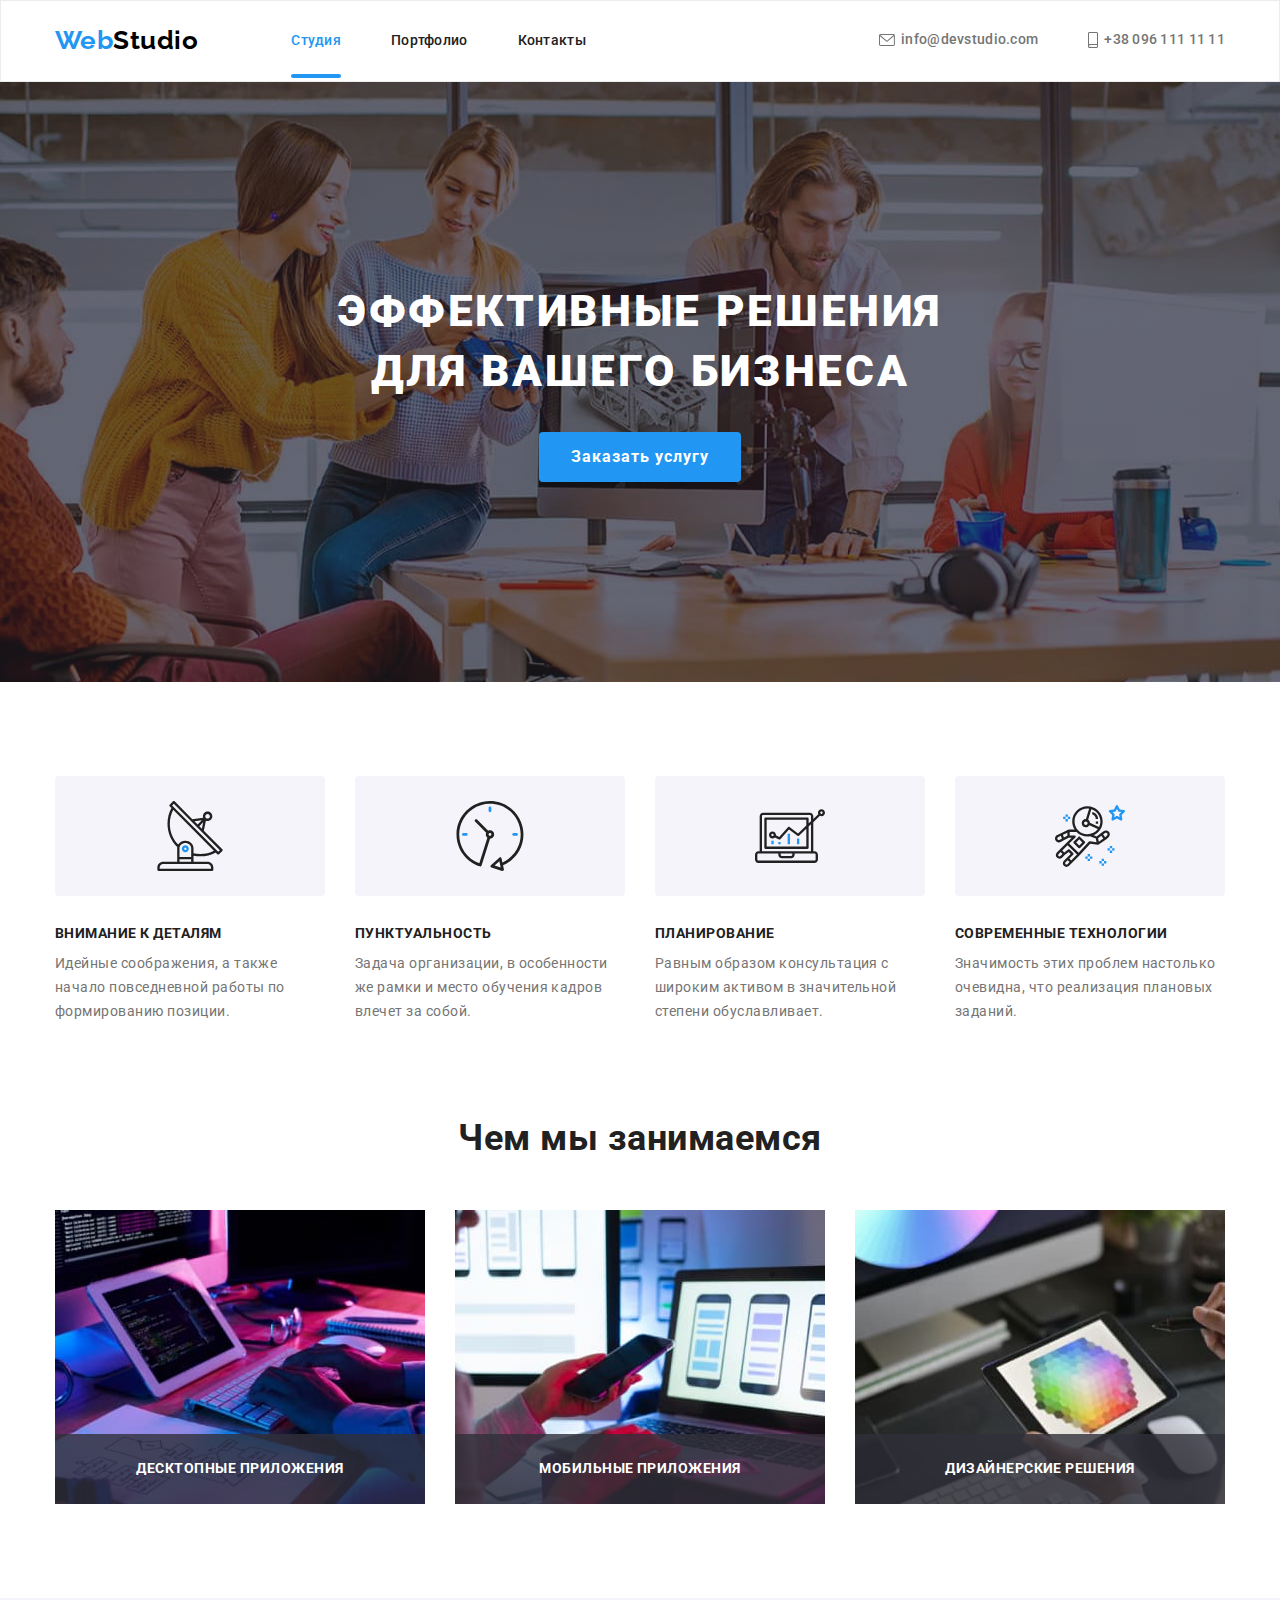
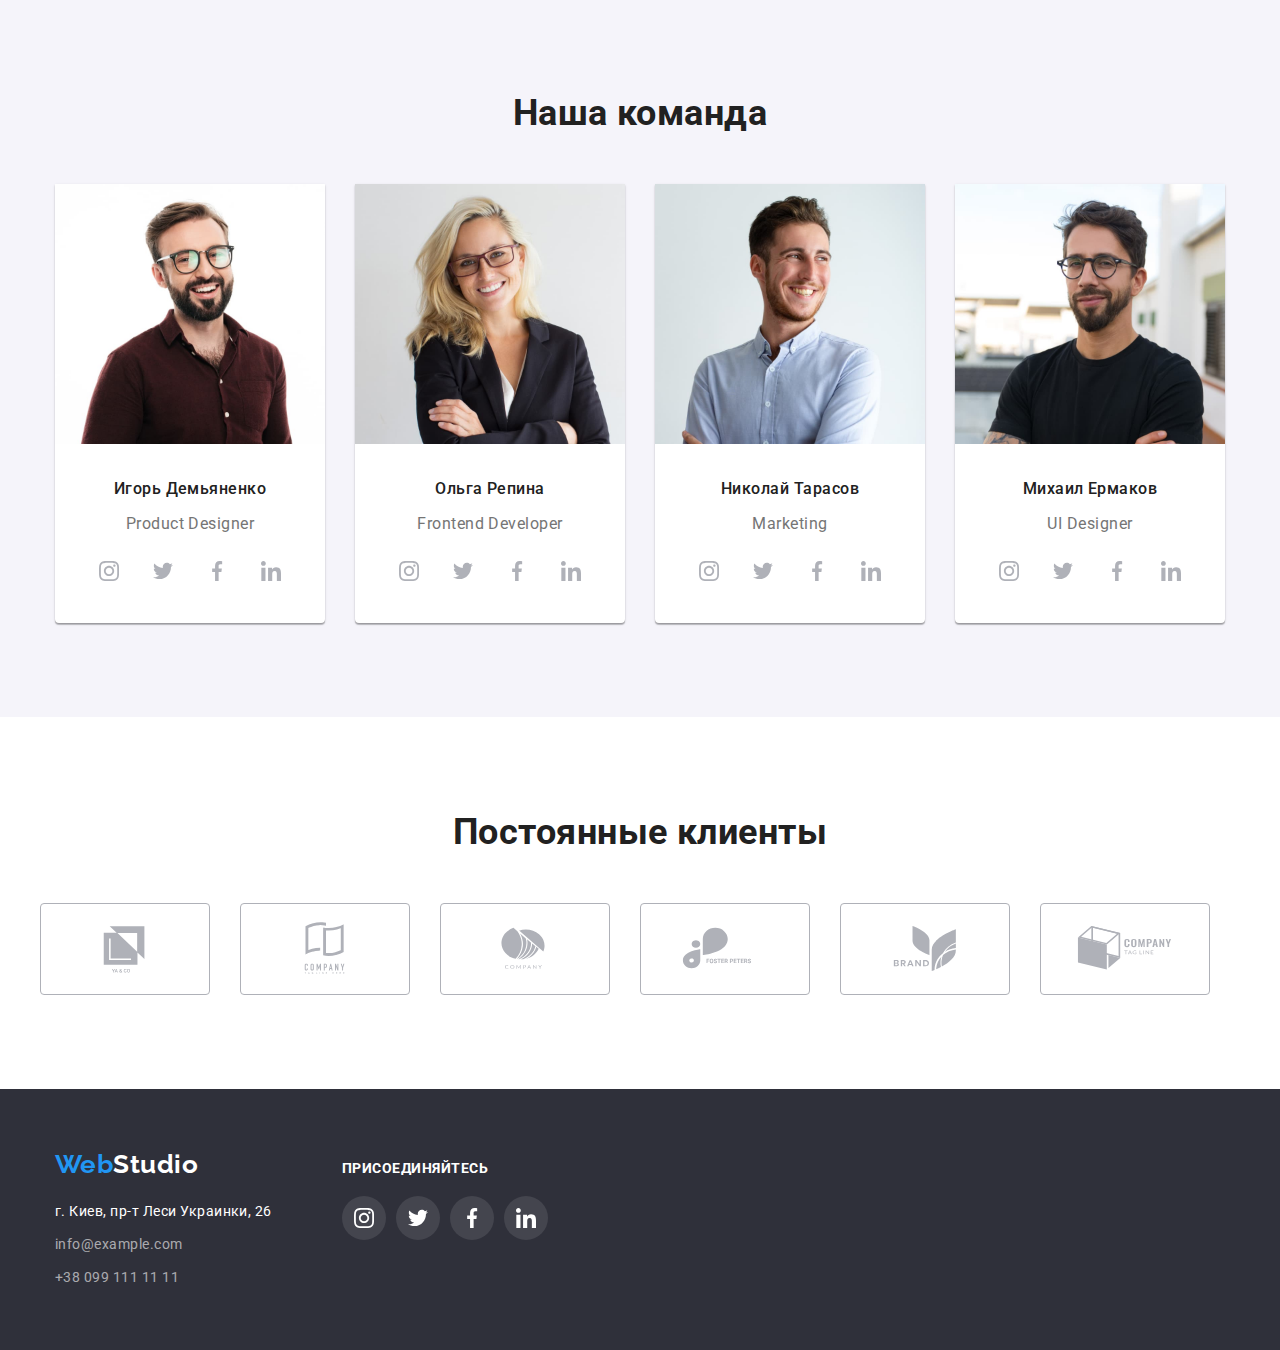
==== index.html @ 10ca7fd4 "Home task 5" ====
<!DOCTYPE html>
<html lang="ru">
  <head>
    <meta charset="UTF-8" />
    <meta http-equiv="X-UA-Compatible" content="IE=edge" />
    <meta name="viewport" content="width=device-width, initial-scale=1.0" />
    <title>Document</title>
    <link
      href="https://fonts.googleapis.com/css2?family=Raleway:wght@700&family=Roboto:wght@400;500;700;900&display=swap"
      rel="stylesheet"
    />
    <link
      rel="stylesheet"
      href="https://cdnjs.cloudflare.com/ajax/libs/modern-normalize/1.1.0/modern-normalize.min.css"
    />
    <link
      rel="stylesheet"
      href="https://cdnjs.cloudflare.com/ajax/libs/animate.css/4.1.1/animate.min.css"
    />
    <link rel="stylesheet" href="./css/styles.css" />
  </head>
  <body>
    <!--Шапка сайта-->

    <header class="header">
      <div class="container container-header">
        <nav class="header-nav">
          <a href="/" class="logo header-logo">
            Web<span class="accent-dark">Studio</span>
          </a>
          <ul class="header-list list">
            <li class="header-item">
              <a href="./index.html" class="link current">Студия</a>
            </li>
            <li class="header-item">
              <a href="./portfolio.html" class="link">Портфолио</a>
            </li>
            <li class="header-item"><a href="" class="link">Контакты</a></li>
          </ul>
        </nav>
        <ul class="information-list">
          <li>
            <a href="mailto:info@devstudio.com" class="contact contact-mail">
              <svg class="inf-icon">
                <use href="./images/icons.svg#icon-envelope"></use>
              </svg>
              info@devstudio.com</a
            >
          </li>
          <li>
            <a href="tel:+380961111111" class="contact header-contact">
              <svg class="tel-icon">
                <use href="./images/icons.svg#icon-smartphone"></use>
              </svg>
              +38 096 111 11 11</a
            >
          </li>
        </ul>
      </div>
    </header>
    <!-- hero -->
    <main>
      <section class="hero-section section">
        <div class="hero-container container">
          <h1 class="hero-title">Эффективные решения для вашего бизнеса</h1>
          <button type="submit" data-modal-open class="hero-button">
            Заказать услугу
          </button>
        </div>
      </section>

      <!--Особенности-->

      <section class="section-pecul section">
        <div class="container">
          <h2 class="visually-hidden">Особенности</h2>
          <ul class="peculiarities-list list">
            <li class="pecul-item">
              <div class="icon">
                <svg class="pecul-icon" width="70" height="70">
                  <use href="./images/icons.svg#icon-antenna-1"></use>
                </svg>
              </div>
              <h3 class="pecul-title title-text">Внимание к деталям</h3>
              <p class="peculiarities-second-text">
                Идейные соображения, а также начало повседневной работы по
                формированию позиции.
              </p>
            </li>
            <li class="pecul-item">
              <div class="icon">
                <svg class="pecul-icon" width="70" height="70">
                  <use href="./images/icons.svg#icon-clock-1"></use>
                </svg>
              </div>
              <h3 class="pecul-title title-text">Пунктуальность</h3>
              <p class="peculiarities-second-text">
                Задача организации, в особенности же рамки и место обучения
                кадров влечет за собой.
              </p>
            </li>
            <li class="pecul-item">
              <div class="icon">
                <svg class="pecul-icon" width="70" height="70">
                  <use href="./images/icons.svg#icon-diagram-1"></use>
                </svg>
              </div>
              <h3 class="pecul-title title-text">Планирование</h3>
              <p class="peculiarities-second-text">
                Равным образом консультация с широким активом в значительной
                степени обуславливает.
              </p>
            </li>
            <li class="pecul-item">
              <div class="icon">
                <svg class="pecul-icon" width="70" height="70">
                  <use href="./images/icons.svg#icon-astronaut-1"></use>
                </svg>
              </div>
              <h3 class="pecul-title title-text">Современные технологии</h3>
              <p class="peculiarities-second-text">
                Значимость этих проблем настолько очевидна, что реализация
                плановых заданий.
              </p>
            </li>
          </ul>
        </div>
      </section>

      <!--Работа-->

      <section class="section-work section">
        <div class="container">
          <h2 class="section-title">Чем мы занимаемся</h2>

          <ul class="work list">
            <li class="work-item">
              <img
                src="./images/img.jpg"
                alt="Работа на планшете"
                width="370"
              />
              <p class="work-text">Десктопные приложения</p>
            </li>
            <li class="work-item">
              <img
                src="./images/img2.jpg"
                alt="Синзронизация телефона с ноутбуком"
                width="370"
              />
              <p class="work-text">Мобильные приложения</p>
            </li>
            <li class="work-item">
              <img
                src="./images/img3.jpg"
                alt="Цветовая настройка планшета"
                width="370"
              />
              <p class="work-text">Дизайнерские решения</p>
            </li>
          </ul>
        </div>
      </section>

      <!--Наша команда-->

      <section class="section-team section">
        <div class="container">
          <h2 class="section-title">Наша команда</h2>

          <ul class="team-list">
            <li class="team-item">
              <img
                class="team-imag"
                src="./images/people1.jpg"
                alt="Игорь Демьяненко"
                width="270"
              />
              <div class="team-text">
                <h3 class="title team-title">Игорь Демьяненко</h3>
                <p class="team-second-text">Product Designer</p>
                <ul class="team-list-item social-list">
                  <li class="social-item">
                    <a href="" class="social-link">
                      <svg class="social-icon" width="20" height="20">
                        <use href="./images/icons.svg#icon-instagram-2"></use>
                      </svg>
                    </a>
                  </li>
                  <li class="social-item">
                    <a href="" class="social-link">
                      <svg class="social-icon" width="20" height="20">
                        <use href="./images/icons.svg#icon-twitter-1"></use>
                      </svg>
                    </a>
                  </li>
                  <li class="social-item">
                    <a href="" class="social-link">
                      <svg class="social-icon" width="20" height="20">
                        <use href="./images/icons.svg#icon-facebook-1"></use>
                      </svg>
                    </a>
                  </li>
                  <li class="social-item">
                    <a href="" class="social-link">
                      <svg class="social-icon" width="20" height="20">
                        <use href="./images/icons.svg#icon-linkedin-1"></use>
                      </svg>
                    </a>
                  </li>
                </ul>
              </div>
            </li>
            <li class="team-item">
              <img
                class="team-imag"
                src="./images/people2.jpg"
                alt="Ольга Репина"
                width="270"
              />
              <div class="team-text">
                <h3 class="title team-title">Ольга Репина</h3>
                <p class="team-second-text">Frontend Developer</p>
                <ul class="team-list-item social-list">
                  <li class="social-item">
                    <a href="" class="social-link">
                      <svg class="social-icon" width="20" height="20">
                        <use href="./images/icons.svg#icon-instagram-2"></use>
                      </svg>
                    </a>
                  </li>
                  <li class="social-item">
                    <a href="" class="social-link">
                      <svg class="social-icon" width="20" height="20">
                        <use href="./images/icons.svg#icon-twitter-1"></use>
                      </svg>
                    </a>
                  </li>
                  <li class="social-item">
                    <a href="" class="social-link">
                      <svg class="social-icon" width="20" height="20">
                        <use href="./images/icons.svg#icon-facebook-1"></use>
                      </svg>
                    </a>
                  </li>
                  <li class="social-item">
                    <a href="" class="social-link">
                      <svg class="social-icon" width="20" height="20">
                        <use href="./images/icons.svg#icon-linkedin-1"></use>
                      </svg>
                    </a>
                  </li>
                </ul>
              </div>
            </li>
            <li class="team-item">
              <img
                class="team-imag"
                src="./images/people3.jpg"
                alt="Николай Тарасов"
                width="270"
              />
              <div class="team-text">
                <h3 class="title team-title">Николай Тарасов</h3>
                <p class="team-second-text">Marketing</p>
                <ul class="team-list-item social-list">
                  <li class="social-item">
                    <a href="" class="social-link">
                      <svg class="social-icon" width="20" height="20">
                        <use href="./images/icons.svg#icon-instagram-2"></use>
                      </svg>
                    </a>
                  </li>
                  <li class="social-item">
                    <a href="" class="social-link">
                      <svg class="social-icon" width="20" height="20">
                        <use href="./images/icons.svg#icon-twitter-1"></use>
                      </svg>
                    </a>
                  </li>
                  <li class="social-item">
                    <a href="" class="social-link">
                      <svg class="social-icon" width="20" height="20">
                        <use href="./images/icons.svg#icon-facebook-1"></use>
                      </svg>
                    </a>
                  </li>
                  <li class="social-item">
                    <a href="" class="social-link">
                      <svg class="social-icon" width="20" height="20">
                        <use href="./images/icons.svg#icon-linkedin-1"></use>
                      </svg>
                    </a>
                  </li>
                </ul>
              </div>
            </li>
            <li class="team-item">
              <img
                class="team-imag"
                src="./images/people4.jpg"
                alt="Михаил Ермаков"
                width="270"
              />
              <div class="team-text">
                <h3 class="title team-title">Михаил Ермаков</h3>
                <p class="team-second-text">UI Designer</p>
                <ul class="team-list-item social-list">
                  <li class="social-item">
                    <a href="" class="social-link">
                      <svg class="social-icon" width="20" height="20">
                        <use href="./images/icons.svg#icon-instagram-2"></use>
                      </svg>
                    </a>
                  </li>
                  <li class="social-item">
                    <a href="" class="social-link">
                      <svg class="social-icon" width="20" height="20">
                        <use href="./images/icons.svg#icon-twitter-1"></use>
                      </svg>
                    </a>
                  </li>
                  <li class="social-item">
                    <a href="" class="social-link">
                      <svg class="social-icon" width="20" height="20">
                        <use href="./images/icons.svg#icon-facebook-1"></use>
                      </svg>
                    </a>
                  </li>
                  <li class="social-item">
                    <a href="" class="social-link">
                      <svg class="social-icon" width="20" height="20">
                        <use href="./images/icons.svg#icon-linkedin-1"></use>
                      </svg>
                    </a>
                  </li>
                </ul>
              </div>
            </li>
          </ul>
        </div>
      </section>

      <!--Clients-->

      <section class="section-clients section">
        <div class="container">
          <h2 class="section-title section-title-clients">
            Постоянные клиенты
          </h2>
          <ul class="clients-list">
            <li class="clients-item">
              <a href="" class="clients">
                <svg class="clients-icon" width="106" height="60">
                  <use href="./images/icons.svg#icon-Logo"></use>
                </svg>
              </a>
            </li>
            <li class="clients-item">
              <a href="" class="clients">
                <svg class="clients-icon" width="106" height="60">
                  <use href="./images/icons.svg#icon-Logo-2"></use>
                </svg>
              </a>
            </li>
            <li class="clients-item">
              <a href="" class="clients">
                <svg class="clients-icon" width="106" height="60">
                  <use href="./images/icons.svg#icon-Logo-3"></use>
                </svg>
              </a>
            </li>
            <li class="clients-item">
              <a href="" class="clients">
                <svg class="clients-icon" width="106" height="60">
                  <use href="./images/icons.svg#icon-Logo-4"></use>
                </svg>
              </a>
            </li>
            <li class="clients-item">
              <a href="" class="clients">
                <svg class="clients-icon" width="106" height="60">
                  <use href="./images/icons.svg#icon-Logo-5"></use>
                </svg>
              </a>
            </li>
            <li class="clients-item">
              <a href="" class="clients">
                <svg class="clients-icon" width="106" height="60">
                  <use href="./images/icons.svg#icon-Logo-6"></use>
                </svg>
              </a>
            </li>
          </ul>
        </div>
      </section>
    </main>

    <!--Футер-->

    <footer class="futer">
      <div class="container futer-container">
        <div class="futer-left">
          <a href="/" class="logo futer-logo">
            Web<span class="accent-white">Studio</span>
          </a>
          <address class="futer-adrdess">
            <p class="address">г. Киев, пр-т Леси Украинки, 26</p>
            <ul>
              <li>
                <a href="" class="futer-inf-mail inf">info@example.com</a>
              </li>
              <li>
                <a href="" class="inf futer-inf-tel">+38 099 111 11 11</a>
              </li>
            </ul>
          </address>
        </div>
        <div class="futer-right">
          <h2 class="futer-right-title">присоединяйтесь</h2>
          <ul class="futer-right-list">
            <li class="futer-right-item">
              <a href="" class="futer-right-list-icon">
                <svg class="futer-icon" width="20" height="20">
                  <use href="./images/icons.svg#icon-instagram-2"></use>
                </svg>
              </a>
            </li>
            <li class="futer-right-item">
              <a href="" class="futer-right-list-icon">
                <svg class="futer-icon" width="20" height="20">
                  <use href="./images/icons.svg#icon-twitter-1"></use>
                </svg>
              </a>
            </li>
            <li class="futer-right-item">
              <a href="" class="futer-right-list-icon">
                <svg class="futer-icon" width="20" height="20">
                  <use href="./images/icons.svg#icon-facebook-1"></use>
                </svg>
              </a>
            </li>
            <li class="futer-right-item">
              <a href="" class="futer-right-list-icon">
                <svg class="futer-icon" width="20" height="20">
                  <use href="./images/icons.svg#icon-linkedin-1"></use>
                </svg>
              </a>
            </li>
          </ul>
        </div>
      </div>
    </footer>
    <div class="backdrop is-hidden" data-modal>
      <div class="modal">
        <button type="submit" data-modal-close class="btn-close">
          <svg class="btn-close-icon" width="11" height="11">
            <use href="./images/icons.svg#icon-Vector-1"></use>
          </svg>
        </button>
      </div>
    </div>
    <script src="./js/modal.js"></script>
  </body>
</html>
---- css/styles.css ----
/* акцент синий #2196F3 */
/* основной цвет #212121 */
/* белый цвет #FFFFFF */
/* вторичный цвет #757575 */
/*  вторичный цвет фона #2F303A */

:root {
  --primary-text-color: #757575;
  --title-text-color: #212121;
  --accent-color: #2196f3;
  --title-white-color: #ffffff;
  --bgr-color: #2f303a;
  --logo-dark-color: #000000;
  --btn-color: #f5f4fa;
  --icon-color: #afb1b8;
}

/* Сбросы */

html {
  box-sizing: border-box;
}
*,
*::before,
*::after {
  box-sizing: inherit;
}

p,
h1,
h2,
h3,
h4,
h5,
h6 {
  margin: 0;
  padding: 0;
}
img {
  display: block;
  max-width: 100%;
}

ul {
  margin: 0;
  padding: 0;
  list-style: none;
}

a {
  text-decoration: none;
}

.list {
  padding: 0;
  margin: 0;
}

body {
  margin: 0;
  background-color: var(--title-white-color);
  color: var(--primary-text-color);
  font-family: Roboto, sans-serif;
  letter-spacing: 0.03em;
  font-style: normal;
}

.address {
  font-style: normal;
  line-height: 1.71;
}
.visually-hidden {
  position: absolute;
  white-space: nowrap;
  width: 1px;
  height: 1px;
  overflow: hidden;
  border: 0;
  padding: 0;
  clip: rect(0 0 0 0);
  clip-path: inset(50%);
  margin: -1px;
}

.container {
  margin: 0 auto;
  width: 1200px;
  padding-right: 15px;
  padding-left: 15px;
}

.section {
  padding: 94px 0;
}

.title-text {
  font-weight: 700;
  text-align: left;
  color: var(--title-text-color);
}

/* -------------header------------- */

.container-header {
  display: flex;
}

.header-nav {
  display: flex;
  align-items: center;
}

.header-list {
  display: flex;
}
.information-list {
  display: flex;
  margin-left: auto;
  align-items: center;
}

.logo {
  color: var(--accent-color);
  font-family: raleway, sans-serif;
  font-weight: 700;
  font-size: 26px;
  line-height: 1.19;
}
.header {
  border: 1px solid #ececec;
}

.accent-dark {
  color: var(--logo-dark-color);
}

.accent-white {
  color: var(--title-white-color);
}
.header-contact {
  margin-left: 50px;
}

.header-logo {
  margin-right: 93px;
}
.header-item {
  display: flex;
  align-items: center;
  position: relative;
}
.header-item:not(:last-child) {
  margin-right: 50px;
}

.link {
  color: var(--title-text-color);
  font-size: 14px;
  font-weight: 500;
  line-height: 1.4;
  letter-spacing: 0.02em;
}
.header {
  padding-top: 24px;
  padding-bottom: 25px;
  margin-bottom: 0;
}
.header-list a:hover,
.header-list a:focus {
  color: var(--accent-color);
}

.current {
  color: var(--accent-color);
}
.current::after {
  content: "";
  height: 4px;
  display: block;
  background-color: var(--accent-color);
  margin-top: 28px;
  margin-bottom: 0;
  border-radius: 2px;
  position: absolute;
  left: 0;
  width: 100%;
  bottom: -28px;
}
.contact {
  color: var(--primary-text-color);
  font-size: 14px;
  font-weight: 500;
  line-height: 1.14;
  letter-spacing: 0.02em;
  display: flex;
  align-items: center;
}
.contact-mail {
  display: flex;
  align-items: center;
}

.inf-icon {
  width: 16px;
  height: 12px;
  fill: var(--primary-text-color);
  margin-right: 6px;
}

.contact:hover .inf-icon {
  fill: var(--accent-color);
}

.contact:focus .inf-icon {
  fill: var(--accent-color);
}
.contact:hover .tel-icon {
  fill: var(--accent-color);
}

.contact:focus .tel-icon {
  fill: var(--accent-color);
}

.contact:hover,
.contact:focus {
  color: var(--accent-color);
}
.tel-icon {
  align-items: center;
  height: 16px;
  width: 10px;
  margin-right: 6px;
  fill: var(--primary-text-color);
}

/*-----------------HERO--------------- */

.hero-section {
  text-align: center;
  background-color: #c4c4c4;
  background-image: linear-gradient(
      to right,
      rgba(47, 48, 58, 0.4),
      rgba(47, 48, 58, 0.4)
    ),
    url(../images/hero-bg.jpg);
  background-repeat: no-repeat;
  background-position: center;
  background-size: cover;
  max-width: 1600px;
  margin: 0 auto;
  padding-top: 200px;
  padding-bottom: 200px;
}

.hero-title {
  margin-bottom: 30px;
  color: var(--title-white-color);
  font-size: 44px;
  font-weight: 900;
  line-height: 1.36;
  letter-spacing: 0.06em;
  text-transform: uppercase;
  width: 696px;
  margin: 0 auto 30px;
}

/* ------------- Особенности------------- */

.peculiarities-list {
  display: flex;
}
.pecul-item:not(:last-child) {
  margin-right: 30px;
}
.pecul-title {
  margin-bottom: 10px;
  font-size: 14px;
  line-height: 1.14;
  text-transform: uppercase;
}
.peculiarities-second-text {
  font-size: 14px;
  font-style: normal;
  line-height: 1.71;
  text-align: left;
}
.pecul-icon {
  align-items: center;
}
.icon {
  display: flex;
  width: 270px;
  height: 120px;
  align-items: center;
  justify-content: center;
  background: #f5f4fa;
  border-radius: 4px;
  margin-bottom: 30px;
}

/*--------------Работа--------------*/

.section-work {
  padding-top: 0;
}
.section-title {
  margin-top: 0;
  margin-bottom: 50px;
  color: var(--title-text-color);
  font-size: 36px;
  font-weight: 700;
  line-height: 1.17;
  text-align: center;
}
.work {
  display: flex;
  justify-content: space-between;
}
.work-item {
  position: relative;
}

.work-text {
  position: absolute;

  bottom: 0;
  background-color: rgba(47, 48, 58, 0.8);
  padding: 27px;
  font-weight: 700;
  font-size: 14px;
  line-height: 1.14;
  text-align: center;
  text-transform: uppercase;
  color: var(--title-white-color);
  width: 100%;
}
/*------------ Наша команда -------------*/

.section-team {
  background: var(--btn-color);
}
.team-list .title {
  color: var(--title-text-color);
  font-size: 16px;
  font-weight: 500;
  line-height: 1.88;
  text-align: center;
}
.team-list {
  display: flex;
  margin-bottom: 0;
  margin-left: -30px;
  font-size: 16px;
  line-height: 1.19;
  text-align: center;
}
.team-item {
  flex-basis: calc((100% - 3 * 30px) / 3);
  margin-left: 30px;
  box-shadow: 0px 1px 3px rgba(0, 0, 0, 0.12), 0px 1px 1px rgba(0, 0, 0, 0.14),
    0px 2px 1px rgba(0, 0, 0, 0.2);
  border-radius: 0px 0px 4px 4px;
  background: var(--title-white-color);
}
.team-second-text {
  margin-bottom: 16px;
}

.team-text {
  padding-top: 30px;
  padding-bottom: 30px;
}
.team-title {
  margin-bottom: 10px;
}
.team-list-item {
  display: flex;
  justify-content: center;
}
.social-item {
  margin-right: 10px;
}
.social-item:last-child {
  margin-right: 0;
}

.social-link {
  align-items: center;
  justify-content: center;
  width: 44px;
  height: 44px;
  background: var(--title-white-color);
  border-radius: 50%;
  display: flex;
}
.social-icon {
  fill: var(--icon-color);
}
.social-link:hover,
.social-link:focus {
  background-color: var(--accent-color);
}
.social-link:hover .social-icon,
.social-link:focus .social-icon {
  fill: var(--title-white-color);
}

/*------------ Clients -------------*/

.clients-list {
  display: flex;
  align-items: center;
  justify-content: center;
}
.clients-item {
  margin-right: 30px;

  box-sizing: border-box;
}
.clients {
  width: 170px;
  height: 92px;
  border: 1px solid var(--icon-color);
  border-radius: 4px;
  display: flex;
  justify-content: center;
  align-items: center;
}
.clients-icon {
  fill: var(--icon-color);
  width: 106px;
  height: 60px;
}
.clients:hover .clients-icon {
  fill: var(--accent-color);
}
.clients:focus .clients-icon {
  fill: var(--accent-color);
}
.clients:hover,
.clients:focus {
  border-color: var(--accent-color);
}

/* button */
.hero-button {
  border-radius: 4px;
  padding: 10px 32px;
  min-width: 200px;
  text-align: center;

  color: var(--title-white-color);
  background: var(--accent-color);
  font-family: inherit;
  font-size: 16px;
  font-weight: 700;
  line-height: 1.88;
  letter-spacing: 0.06em;
  border: none;
  cursor: pointer;
  box-shadow: 0px 4px 4px rgba(0, 0, 0, 0.15);
}

/*------------- Футер---------------- */

.futer {
  background-color: var(--bgr-color);
  padding: 60px 0;
}
.futer-logo {
  margin-bottom: 20px;
}
.futer .address {
  color: var(--title-white-color);

  font-size: 14px;
  line-height: 1.71;
  text-align: left;
  margin-bottom: 9px;
  margin-top: 20px;
}
.futer .inf {
  font-family: Roboto;
  font-style: normal;
  color: rgba(255, 255, 255, 0.6);
  font-size: 14px;
  line-height: 1.71;
  text-align: left;
}

.futer-inf-mail {
  display: block;
  margin-bottom: 9px;
}
.futer-inf-tel {
  display: block;
}
.futer-container {
  display: flex;
  align-items: baseline;
}
.futer-left {
  margin-right: 70px;
}

.futer-right-title {
  font-size: 14px;
  line-height: calc(16 / 14);
  text-align: left;
  color: var(--title-white-color);
  margin-bottom: 20px;
  text-transform: uppercase;
}

.futer-right-list {
  display: flex;
  justify-content: center;
  align-items: center;
}
.futer-right-list-icon {
  background-color: rgba(255, 255, 255, 0.1);
  border-radius: 50%;
  align-items: center;
  justify-content: center;
  display: flex;
  width: 44px;
  height: 44px;
}

.futer-right-list-icon:hover,
.futer-right-list-icon:focus {
  background-color: var(--accent-color);
}

.futer-icon {
  fill: var(--title-white-color);

  align-items: center;
  justify-content: center;
}
.futer-right-item {
  width: 44px;
  height: 44px;
}

.futer-right-item:not(:last-child) {
  margin-right: 10px;
}

/*--------------- Portfolio ------------*/

/*----------- Button ---------*/

.btn {
  padding: 6px 22px;
  border: none;
}

.btn-item {
  font-size: 16px;
  font-weight: 500;
  line-height: calc(26 / 16);
  text-align: center;
  color: var(--bgr-color);
  border-radius: 4px;
  margin-right: 8px;
  margin-bottom: 16px;
  box-shadow: 0px 3px 1px rgba(0, 0, 0, 0.1), 0px 1px 2px rgba(0, 0, 0, 0.08),
    0px 2px 2px rgba(0, 0, 0, 0.12);
}

.btn-item:last-child {
  padding-right: 0px;
}
.btn-list {
  display: flex;
  justify-content: center;
  margin-bottom: 50px;
}

.btn:hover,
.btn:focus {
  background-color: var(--accent-color);
  cursor: pointer;
  color: var(--btn-color);
}

.examples .title {
  color: var(--title-text-color);
  font-size: 18px;
  font-weight: 700;
  line-height: 2;
  letter-spacing: 0.06em;
  text-align: left;
}

/* -------Примеры работ-------- */

.example-text {
  margin-bottom: 8px;

  font-size: 18px;
  font-weight: 700;
  line-height: 2;
  letter-spacing: 0.06em;
}
.example-items-text {
  position: relative;
  overflow: hidden;
}
.example-top-text {
  position: absolute;
  padding: 63px 24px;
  height: 100%;
  background-color: rgba(33, 150, 243, 0.9);
  color: var(--title-white-color);
  font-size: 18px;
  line-height: 1.56;
  text-align: left;
  top: 0;
  transform: translateY(100%);
  transition: transform 250ms cubic-bezier(0.4, 0, 0.2, 1);
}
.example-item:hover .example-top-text {
  transform: translateY(0);
}
.second-text {
  font-size: 16px;
  line-height: 1.88;
  letter-spacing: 0.03em;
  color: var(--primary-text-color);
}
.example-container {
  display: flex;
  flex-wrap: wrap;
  margin-left: -30px;
  margin-top: -30px;
}
.example-item {
  margin-left: 30px;
  margin-top: 30px;
  flex-basis: calc((100% - 90px) / 3);
  background: var(--title-white-color);
  border: 1px solid #eeeeee;
  box-shadow: 0px 1px 1px rgba(0, 0, 0, 0.12), 0px 4px 4px rgba(0, 0, 0, 0.06),
    1px 4px 6px rgba(0, 0, 0, 0.16);
}

.main-example-text {
  margin: 20px 24px;
}
.backdrop {
  height: 100vh;
  width: 100vw;
  position: fixed;
  top: 0;
  background: rgba(47, 48, 58, 0.8);
  display: flex;
  align-items: center;
  justify-content: center;
  transition: opasity 250ms cubic-bezier(0.4, 0, 0.2, 1);
}
.modal {
  width: 528px;
  height: 581px;
  background: var(--title-white-color);
  box-shadow: 0px 1px 3px rgba(0, 0, 0, 0.12), 0px 1px 1px rgba(0, 0, 0, 0.14),
    0px 2px 1px rgba(0, 0, 0, 0.2);
  border-radius: 4px;
  position: relative;
}
.btn-close {
  width: 30px;
  height: 30px;
  background: var(--title-white-color);
  border: 1px solid rgba(0, 0, 0, 0.1);
  position: absolute;
  top: 8px;
  right: 8px;
  border-radius: 50%;
  cursor: pointer;
}
.is-hidden {
  opacity: 0;
  pointer-events: none;
}
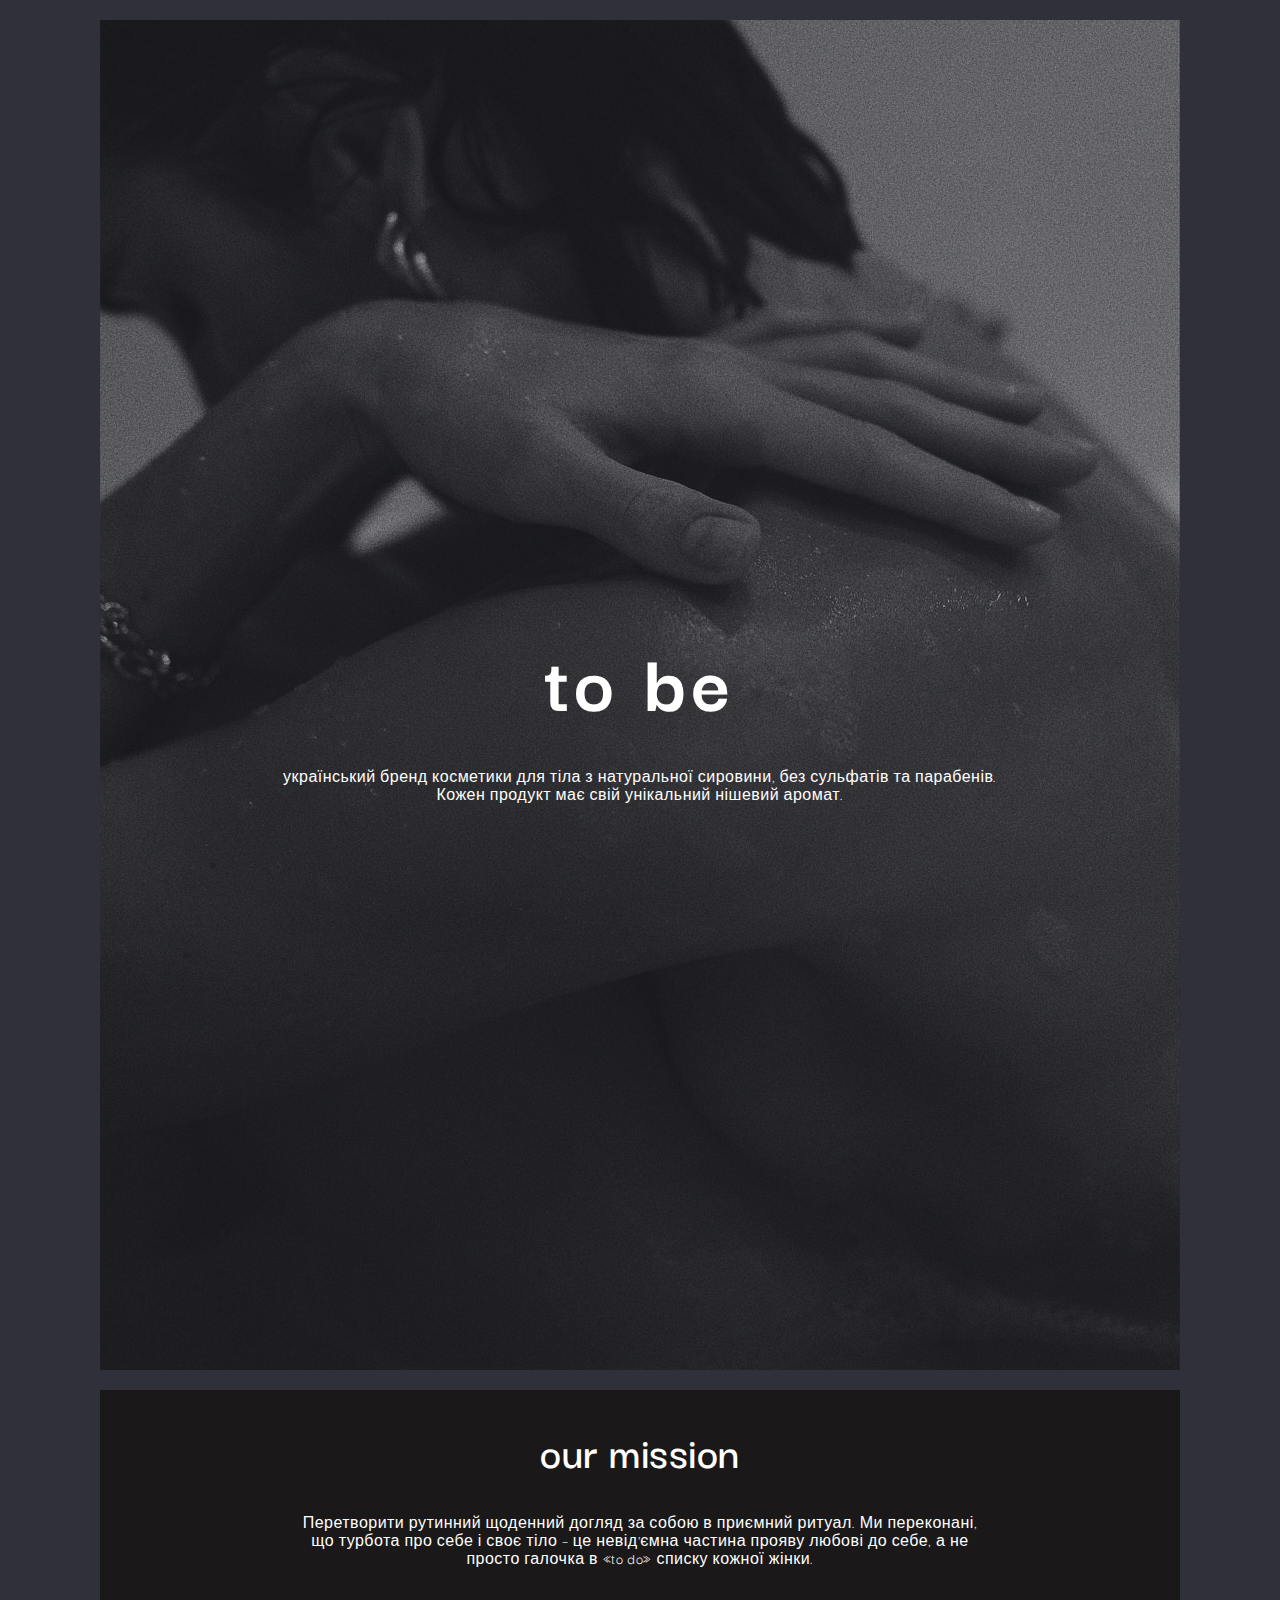
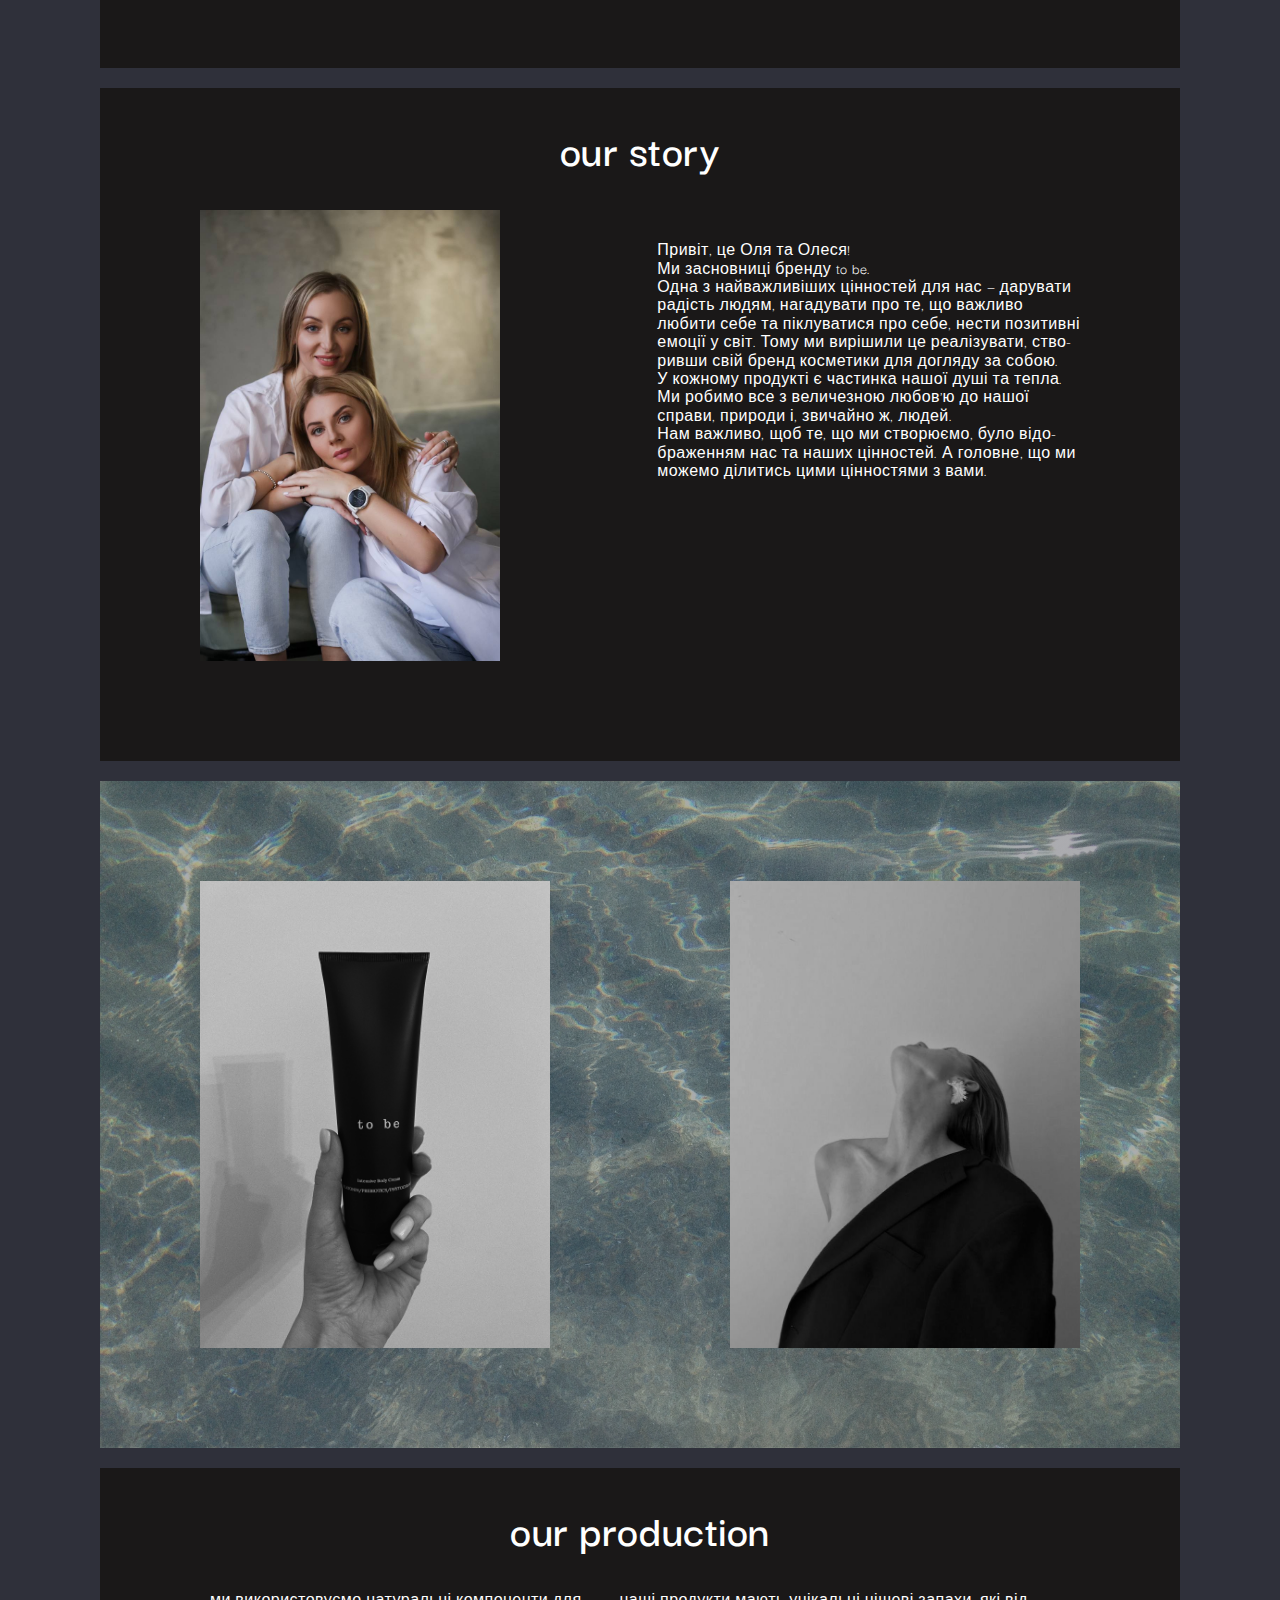
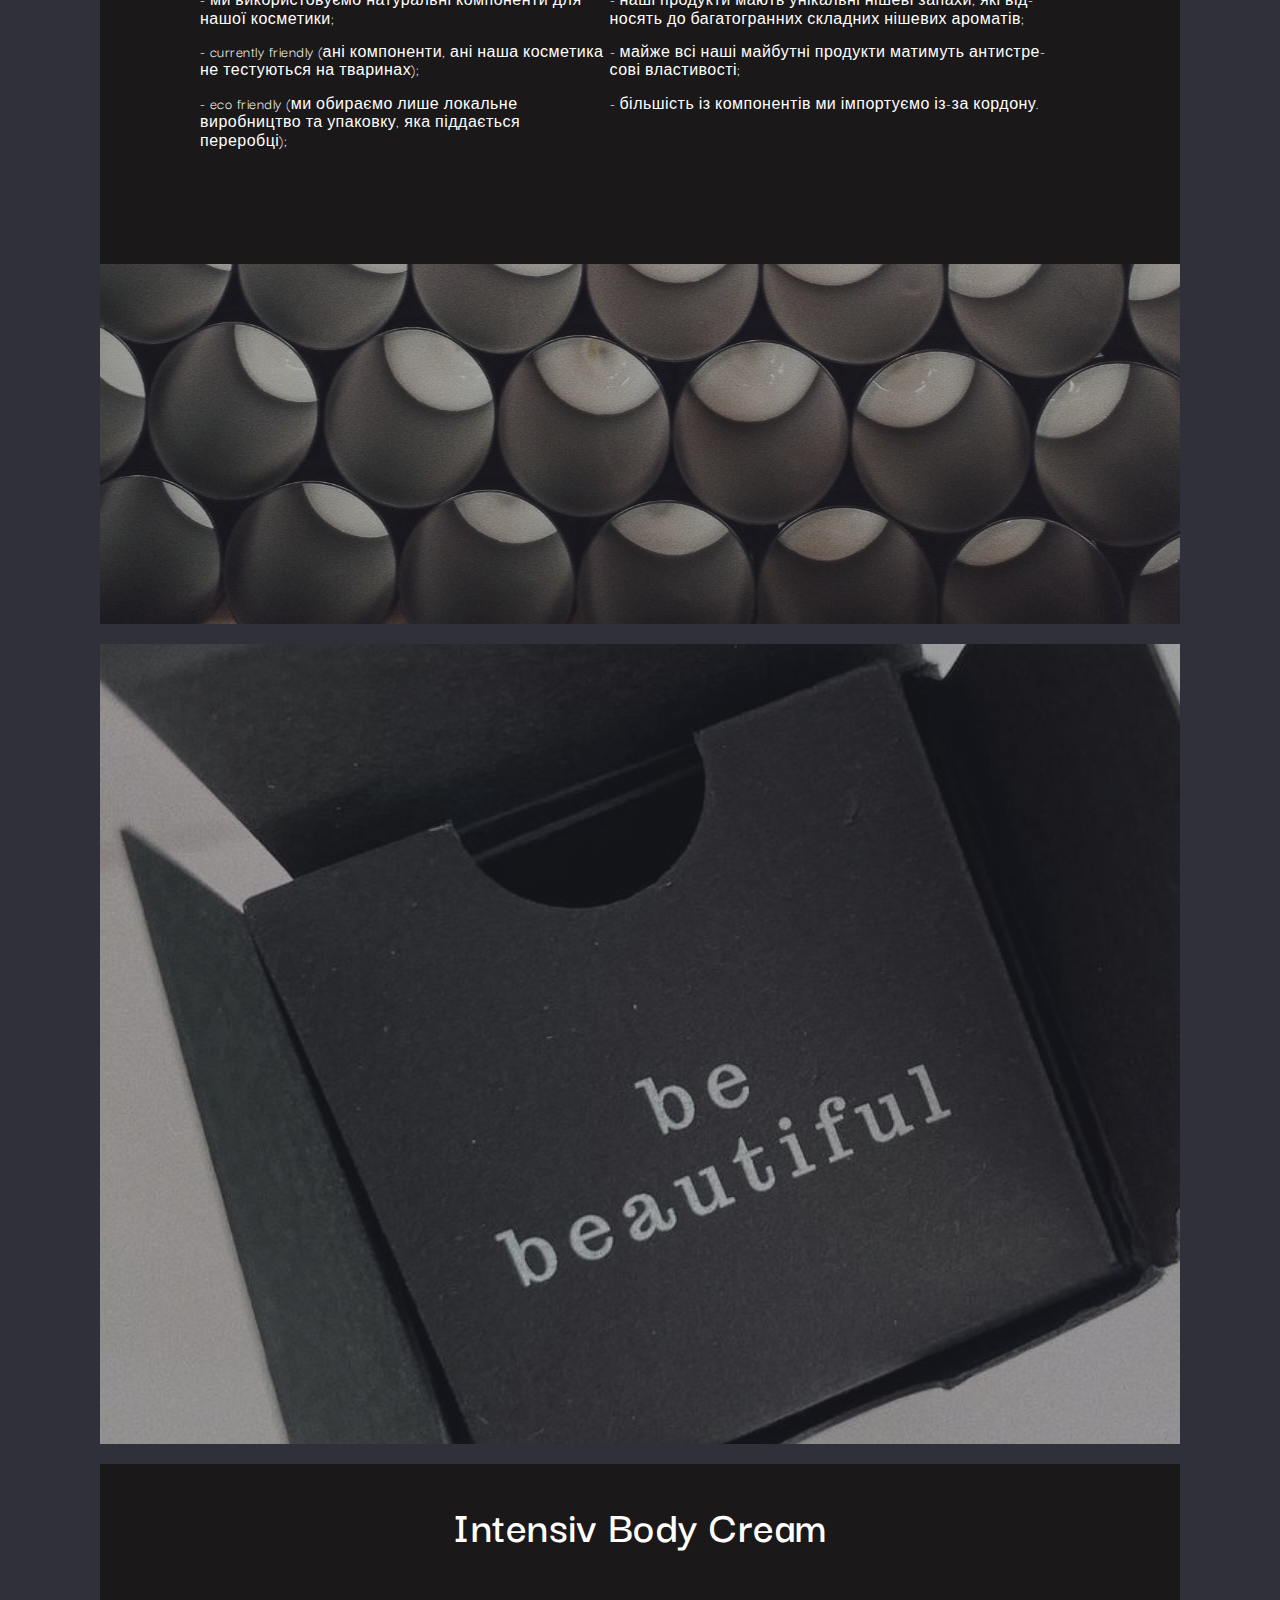
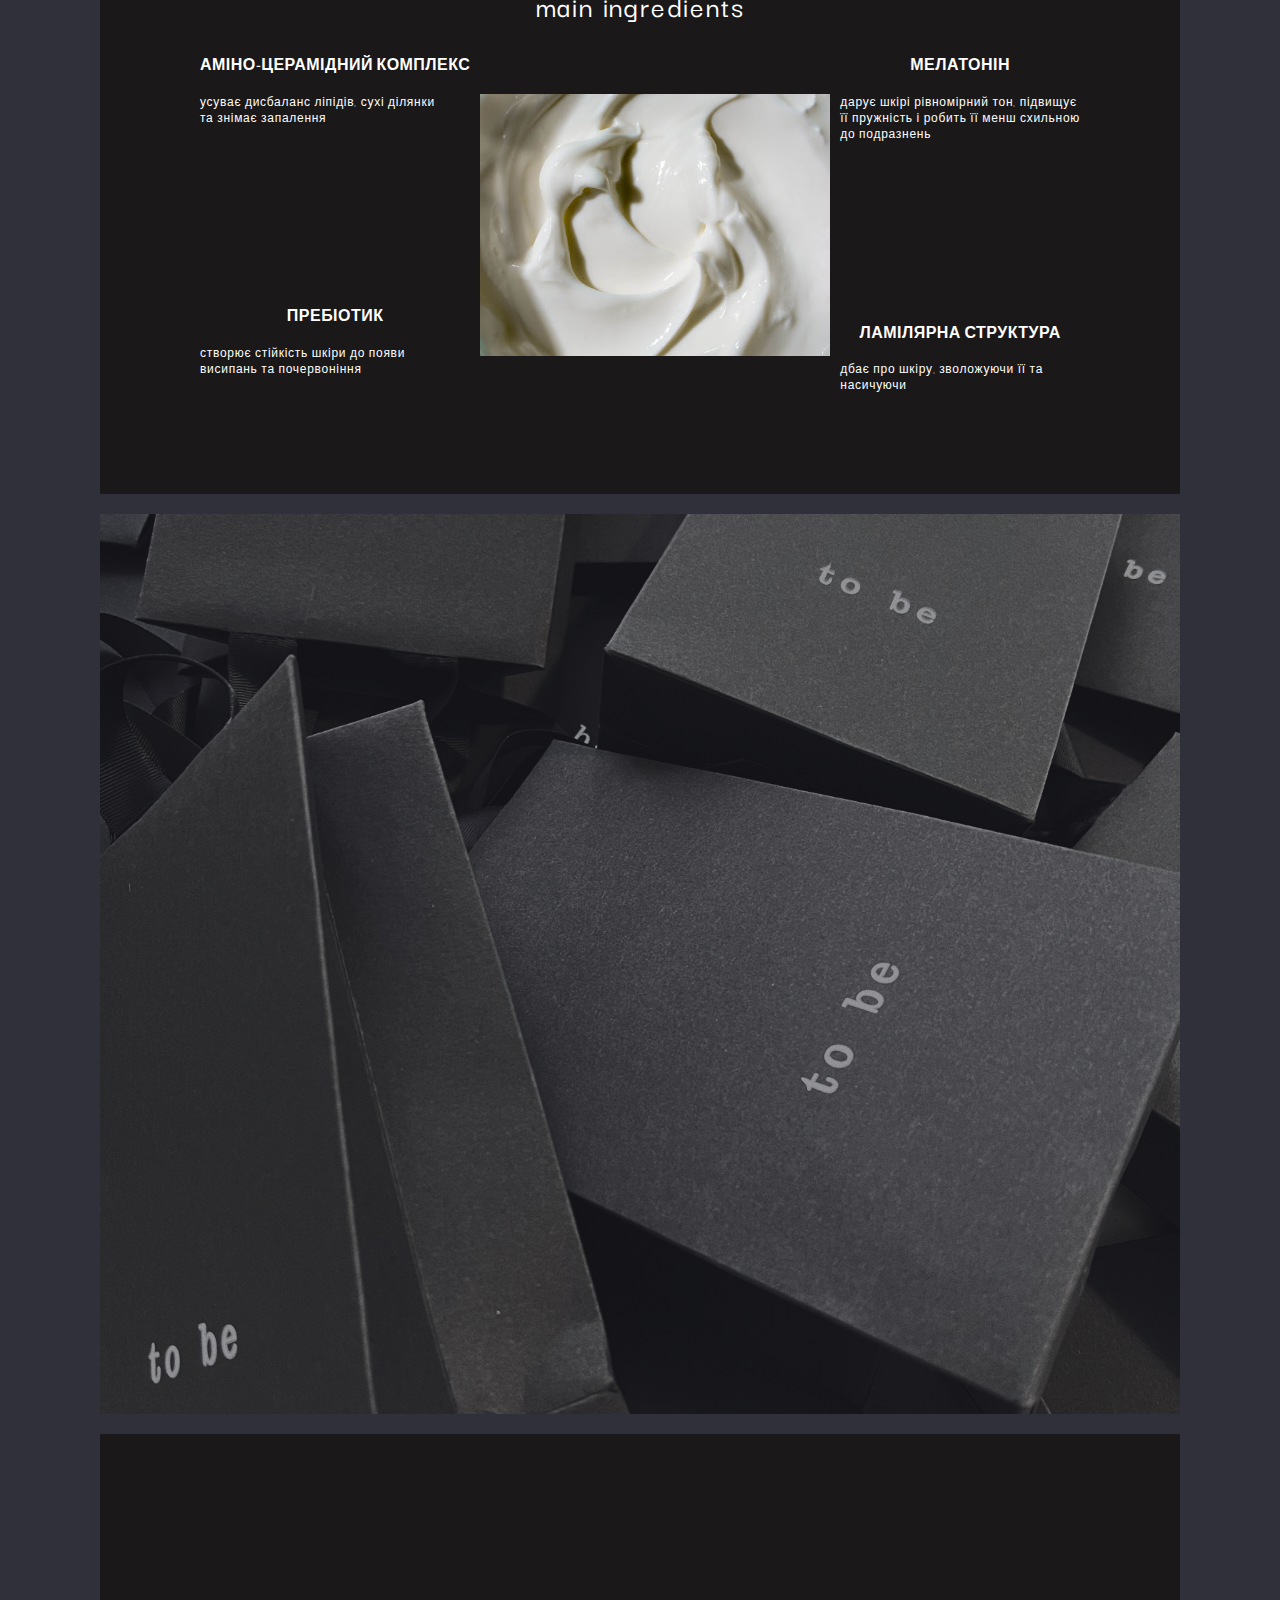
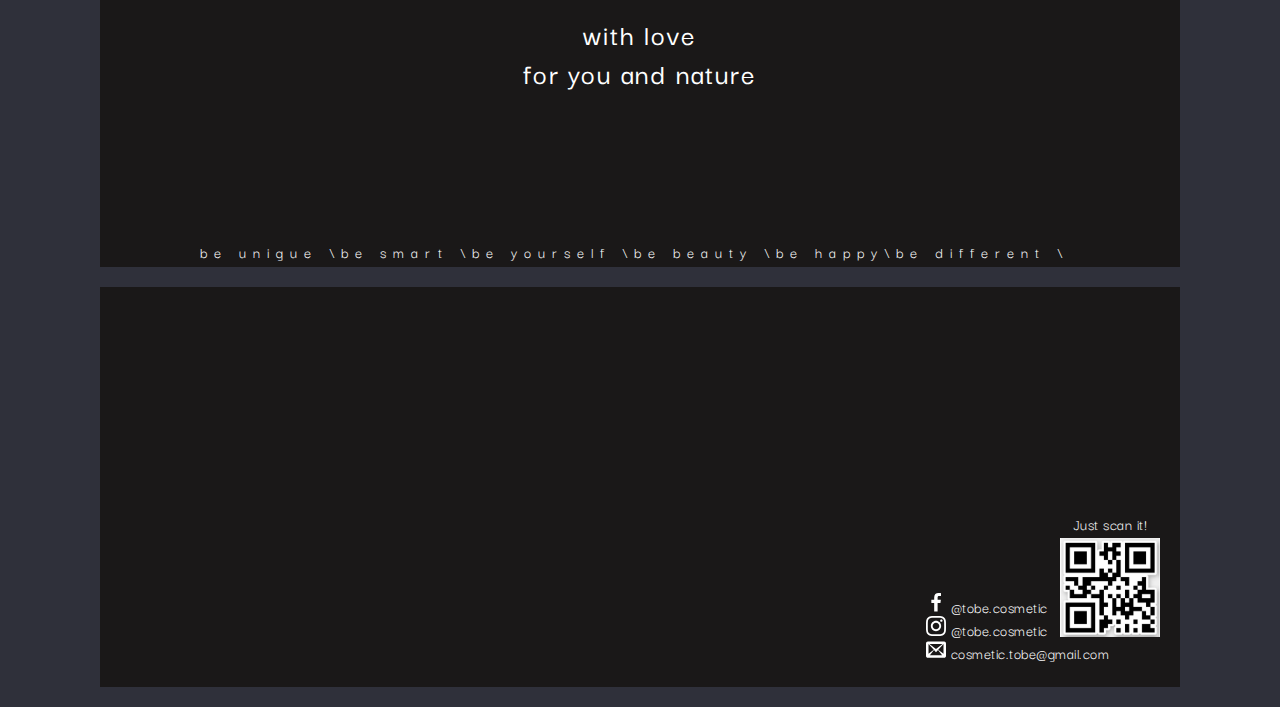
==== commit 99ce01f3: "start" ====
--- a/index.html
+++ b/index.html
@@ -4,462 +4,226 @@
     <meta charset="UTF-8" />
     <meta http-equiv="X-UA-Compatible" content="IE=edge" />
     <meta name="viewport" content="width=device-width, initial-scale=1.0" />
-    <title>Document</title>
-    <link
-      href="https://fonts.googleapis.com/css2?family=Raleway:wght@700&family=Roboto:wght@400;500;700;900&display=swap"
-      rel="stylesheet"
-    />
+    <title>ToDo</title>
+    
+    
+    <link rel="shortcut icon" href="./images/symbol-defs.svg#icon-happy" type="image/svg" />
+    <link rel="preconnect" href="https://fonts.googleapis.com">
+<link rel="preconnect" href="https://fonts.gstatic.com" crossorigin>
+<link href="https://fonts.googleapis.com/css2?family=Darker+Grotesque:wght@400;600;700&display=swap" rel="stylesheet">
     <link
       rel="stylesheet"
       href="https://cdnjs.cloudflare.com/ajax/libs/modern-normalize/1.1.0/modern-normalize.min.css"
     />
-    <link
-      rel="stylesheet"
-      href="https://cdnjs.cloudflare.com/ajax/libs/animate.css/4.1.1/animate.min.css"
-    />
+    <!-- <link rel="shortcut icon" href="./images/symbol-defs.svg#icon-happy" type="image/svg" /> -->
     <link rel="stylesheet" href="./css/styles.css" />
   </head>
   <body>
-    <!--Шапка сайта-->
-
-    <header class="header">
-      <div class="container container-header">
-        <nav class="header-nav">
-          <a href="/" class="logo header-logo">
-            Web<span class="accent-dark">Studio</span>
-          </a>
-          <ul class="header-list list">
-            <li class="header-item">
-              <a href="./index.html" class="link current">Студия</a>
-            </li>
-            <li class="header-item">
-              <a href="./portfolio.html" class="link">Портфолио</a>
-            </li>
-            <li class="header-item"><a href="" class="link">Контакты</a></li>
+
+    <!-- hero -->
+
+    <main>
+      <section class=" section hero-section container">
+        
+          <h1 class="hero-title">to be</h1>
+       <p class="hero-text">український бренд косметики для тіла з натуральної сировини, без сульфатів та парабенів.<br>
+
+        Кожен продукт має свій унікальний нішевий аромат.</p>
+        
+       
+      </section>
+
+      <!--o u r m i s s i o n -->
+
+      <section class="container section ourmission" >
+        <h2 class="title" >our   mission</h2>
+        <p>Перетворити рутинний щоденний догляд за собою в приємний ритуал. Ми переконані,<br>
+          що турбота про себе і своє тіло – це невід'ємна частина прояву любові до себе, а не <br>
+          
+          просто галочка в «to do» списку кожної жінки.</p>
+        
+       </section>
+
+       <!--o u r s t o r y -->
+
+       <section class="container section">
+        <h2 class="title">our   story</h2>
+        <div class="story">
+          <img src="./images/story.jpeg" alt="woman and girl" width="300">
+        <p class="story-text">
+          Привіт, це Оля та Олеся!<br>
+        
+
+          Ми засновниці бренду to be.<br>
+          
+          Одна з найважливіших цінностей для нас — дарувати<br>
+          радість людям, нагадувати про те, що важливо<br>
+          любити себе та піклуватися про себе, нести позитивні<br>
+          
+          емоції у світ. Тому ми вирішили це реалізувати, ство-<br>
+          ривши свій бренд косметики для догляду за собою.<br>
+          
+          У кожному продукті є частинка нашої душі та тепла.<br>
+          Ми робимо все з величезною любов'ю до нашої<br>
+          справи, природи і, звичайно ж, людей.<br>
+          
+          Нам важливо, щоб те, що ми створюємо, було відо-<br>
+          браженням нас та наших цінностей. А головне, що ми<br>
+          
+          можемо ділитись цими цінностями з вами.<br>
+        </p>
+        </div>
+       </section>
+
+       <!--section 4 -->
+
+       <section class="container section section-4">
+         <img src="./images/section4-1.HEIC" alt="cream" width="350">
+         <img src="./images/section4-2.JPG" alt="girl" width="350">
+       </section>
+
+       <!--o u r p r o d u c t i o n -->
+
+       <section class="container section prod">
+         <h2 class="title">our production</h2>
+         <div class="prod-col"> <ul>
+          <li class="prod-li">
+            <p class="prod-text">- ми використовуємо натуральні компоненти
+             для нашої косметики;</p>
+          </li>
+          <li class="prod-li">
+            <p class="prod-text">- currently friendly (ані компоненти, ані наша
+             косметика не тестуються на тваринах);</p>
+          </li>
+          <li class="prod-li">
+            <p class="prod-text">- eco friendly (ми обираємо лише локальне
+             виробництво та упаковку, яка піддається переробці);</p>
+          </li>
           </ul>
-        </nav>
-        <ul class="information-list">
-          <li>
-            <a href="mailto:info@devstudio.com" class="contact contact-mail">
-              <svg class="inf-icon">
-                <use href="./images/icons.svg#icon-envelope"></use>
-              </svg>
-              info@devstudio.com</a
-            >
-          </li>
-          <li>
-            <a href="tel:+380961111111" class="contact header-contact">
-              <svg class="tel-icon">
-                <use href="./images/icons.svg#icon-smartphone"></use>
-              </svg>
-              +38 096 111 11 11</a
-            >
-          </li>
-        </ul>
-      </div>
-    </header>
-    <!-- hero -->
-    <main>
-      <section class="hero-section section">
-        <div class="hero-container container">
-          <h1 class="hero-title">Эффективные решения для вашего бизнеса</h1>
-          <button type="submit" data-modal-open class="hero-button">
-            Заказать услугу
-          </button>
-        </div>
-      </section>
-
-      <!--Особенности-->
-
-      <section class="section-pecul section">
-        <div class="container">
-          <h2 class="visually-hidden">Особенности</h2>
-          <ul class="peculiarities-list list">
-            <li class="pecul-item">
-              <div class="icon">
-                <svg class="pecul-icon" width="70" height="70">
-                  <use href="./images/icons.svg#icon-antenna-1"></use>
+          <ul>
+          <li class="prod-li" >
+            <p class="prod-text">- наші продукти мають унікальні нішеві запахи, які від-
+             носять до багатогранних складних нішевих ароматів;</p>
+          </li>
+          <li class="prod-li">
+            <p class="prod-text"> - майже всі наші майбутні продукти матимуть антистре-
+             сові властивості;</p>
+          </li>
+          <li class="prod-li">
+            <p class="prod-text"> - більшість із компонентів ми імпортуємо із-за кордону.</p></p>
+          </li>
+        </ul></div>
+      
+        
+          <!-- <img src="/images/o u r p r o d u c t i o n.jpg" alt=""> -->
+       </section>
+       <section class="container section prod2"></section>
+
+       <!--section 6 -->
+
+       <section class="container section sec-6">
+        
+       </section>
+
+       <!--I n t e n s i v B o d y C r e a m -->
+
+       <section class="container section ibc-main">
+         <h2 class="title">Intensiv Body Cream </h2>
+         <h3 class="ibc-title3 title3">main ingredients</h3>
+         <div class="ibc">
+           <ul class="ibc-left"> 
+           <li class="ibc-item">
+             <h4 class="ibc-title4">АМІНО-ЦЕРАМІДНИЙ КОМПЛЕКС</h4>
+             <p class="ibc-text">усуває дисбаланс ліпідів, сухі ділянки<br>
+              та знімає запалення</p>
+           </li>
+           <li class="ibc-item">
+            <h4 class="ibc-title4">ПРЕБІОТИК</h4>
+            <p class="ibc-text">створює стійкість шкіри до появи<br>
+              висипань та почервоніння</p>
+          </li>
+          </ul>
+          <ul>
+          <li class="ibc-item">
+            <h4 class="ibc-title4">МЕЛАТОНІН</h4>
+            <p class="ibc-text">дарує шкірі рівномірний тон, підвищує<br>
+              її пружність і робить її менш схильною<br>
+              до подразнень</p>
+          </li>
+          <li class="ibc-item">
+            <h4 class="ibc-title4">ЛАМІЛЯРНА СТРУКТУРА</h4>
+            <p class="ibc-text">дбає про шкіру, зволожуючи її та<br>
+              насичуючи</p>
+          </li>
+         </ul>
+         </div>
+         <img src="./images/I n t e n s i v B o d y C r e a m.jpeg" alt="" width="350" class="ibc-img">
+         
+         
+       </section>
+
+       <!--last saction -->
+
+       <section class="container section last-sec">
+        
+       </section>
+
+       <section class="container section last-sec2">
+         <h2 class="title3 last-sec2-title3">with love<br>
+          for you and nature</h2>
+          <p class="last-sec2-text">be unigue \be smart \be yourself \be beauty \be happy\be different \</p>
+       </section>
+
+     
+    </main>
+
+    <!--Футер-->
+
+    <footer class="footer container section">
+    
+        <div class="footer-inf">
+          <div class="footer-inf2">
+             <ul class="footer-list">
+            <li class="footer-item">
+              <a href="@tobe.cosmetic" class="footer-item-link">
+                <svg class="footer-icon" width="20" height="20">
+                  <use href="./images//symbol-defs.svg#icon-facebook"></use>
                 </svg>
-              </div>
-              <h3 class="pecul-title title-text">Внимание к деталям</h3>
-              <p class="peculiarities-second-text">
-                Идейные соображения, а также начало повседневной работы по
-                формированию позиции.
-              </p>
-            </li>
-            <li class="pecul-item">
-              <div class="icon">
-                <svg class="pecul-icon" width="70" height="70">
-                  <use href="./images/icons.svg#icon-clock-1"></use>
-                </svg>
-              </div>
-              <h3 class="pecul-title title-text">Пунктуальность</h3>
-              <p class="peculiarities-second-text">
-                Задача организации, в особенности же рамки и место обучения
-                кадров влечет за собой.
-              </p>
-            </li>
-            <li class="pecul-item">
-              <div class="icon">
-                <svg class="pecul-icon" width="70" height="70">
-                  <use href="./images/icons.svg#icon-diagram-1"></use>
-                </svg>
-              </div>
-              <h3 class="pecul-title title-text">Планирование</h3>
-              <p class="peculiarities-second-text">
-                Равным образом консультация с широким активом в значительной
-                степени обуславливает.
-              </p>
-            </li>
-            <li class="pecul-item">
-              <div class="icon">
-                <svg class="pecul-icon" width="70" height="70">
-                  <use href="./images/icons.svg#icon-astronaut-1"></use>
-                </svg>
-              </div>
-              <h3 class="pecul-title title-text">Современные технологии</h3>
-              <p class="peculiarities-second-text">
-                Значимость этих проблем настолько очевидна, что реализация
-                плановых заданий.
-              </p>
-            </li>
-          </ul>
-        </div>
-      </section>
-
-      <!--Работа-->
-
-      <section class="section-work section">
-        <div class="container">
-          <h2 class="section-title">Чем мы занимаемся</h2>
-
-          <ul class="work list">
-            <li class="work-item">
-              <img
-                src="./images/img.jpg"
-                alt="Работа на планшете"
-                width="370"
-              />
-              <p class="work-text">Десктопные приложения</p>
-            </li>
-            <li class="work-item">
-              <img
-                src="./images/img2.jpg"
-                alt="Синзронизация телефона с ноутбуком"
-                width="370"
-              />
-              <p class="work-text">Мобильные приложения</p>
-            </li>
-            <li class="work-item">
-              <img
-                src="./images/img3.jpg"
-                alt="Цветовая настройка планшета"
-                width="370"
-              />
-              <p class="work-text">Дизайнерские решения</p>
-            </li>
-          </ul>
-        </div>
-      </section>
-
-      <!--Наша команда-->
-
-      <section class="section-team section">
-        <div class="container">
-          <h2 class="section-title">Наша команда</h2>
-
-          <ul class="team-list">
-            <li class="team-item">
-              <img
-                class="team-imag"
-                src="./images/people1.jpg"
-                alt="Игорь Демьяненко"
-                width="270"
-              />
-              <div class="team-text">
-                <h3 class="title team-title">Игорь Демьяненко</h3>
-                <p class="team-second-text">Product Designer</p>
-                <ul class="team-list-item social-list">
-                  <li class="social-item">
-                    <a href="" class="social-link">
-                      <svg class="social-icon" width="20" height="20">
-                        <use href="./images/icons.svg#icon-instagram-2"></use>
-                      </svg>
-                    </a>
-                  </li>
-                  <li class="social-item">
-                    <a href="" class="social-link">
-                      <svg class="social-icon" width="20" height="20">
-                        <use href="./images/icons.svg#icon-twitter-1"></use>
-                      </svg>
-                    </a>
-                  </li>
-                  <li class="social-item">
-                    <a href="" class="social-link">
-                      <svg class="social-icon" width="20" height="20">
-                        <use href="./images/icons.svg#icon-facebook-1"></use>
-                      </svg>
-                    </a>
-                  </li>
-                  <li class="social-item">
-                    <a href="" class="social-link">
-                      <svg class="social-icon" width="20" height="20">
-                        <use href="./images/icons.svg#icon-linkedin-1"></use>
-                      </svg>
-                    </a>
-                  </li>
-                </ul>
-              </div>
-            </li>
-            <li class="team-item">
-              <img
-                class="team-imag"
-                src="./images/people2.jpg"
-                alt="Ольга Репина"
-                width="270"
-              />
-              <div class="team-text">
-                <h3 class="title team-title">Ольга Репина</h3>
-                <p class="team-second-text">Frontend Developer</p>
-                <ul class="team-list-item social-list">
-                  <li class="social-item">
-                    <a href="" class="social-link">
-                      <svg class="social-icon" width="20" height="20">
-                        <use href="./images/icons.svg#icon-instagram-2"></use>
-                      </svg>
-                    </a>
-                  </li>
-                  <li class="social-item">
-                    <a href="" class="social-link">
-                      <svg class="social-icon" width="20" height="20">
-                        <use href="./images/icons.svg#icon-twitter-1"></use>
-                      </svg>
-                    </a>
-                  </li>
-                  <li class="social-item">
-                    <a href="" class="social-link">
-                      <svg class="social-icon" width="20" height="20">
-                        <use href="./images/icons.svg#icon-facebook-1"></use>
-                      </svg>
-                    </a>
-                  </li>
-                  <li class="social-item">
-                    <a href="" class="social-link">
-                      <svg class="social-icon" width="20" height="20">
-                        <use href="./images/icons.svg#icon-linkedin-1"></use>
-                      </svg>
-                    </a>
-                  </li>
-                </ul>
-              </div>
-            </li>
-            <li class="team-item">
-              <img
-                class="team-imag"
-                src="./images/people3.jpg"
-                alt="Николай Тарасов"
-                width="270"
-              />
-              <div class="team-text">
-                <h3 class="title team-title">Николай Тарасов</h3>
-                <p class="team-second-text">Marketing</p>
-                <ul class="team-list-item social-list">
-                  <li class="social-item">
-                    <a href="" class="social-link">
-                      <svg class="social-icon" width="20" height="20">
-                        <use href="./images/icons.svg#icon-instagram-2"></use>
-                      </svg>
-                    </a>
-                  </li>
-                  <li class="social-item">
-                    <a href="" class="social-link">
-                      <svg class="social-icon" width="20" height="20">
-                        <use href="./images/icons.svg#icon-twitter-1"></use>
-                      </svg>
-                    </a>
-                  </li>
-                  <li class="social-item">
-                    <a href="" class="social-link">
-                      <svg class="social-icon" width="20" height="20">
-                        <use href="./images/icons.svg#icon-facebook-1"></use>
-                      </svg>
-                    </a>
-                  </li>
-                  <li class="social-item">
-                    <a href="" class="social-link">
-                      <svg class="social-icon" width="20" height="20">
-                        <use href="./images/icons.svg#icon-linkedin-1"></use>
-                      </svg>
-                    </a>
-                  </li>
-                </ul>
-              </div>
-            </li>
-            <li class="team-item">
-              <img
-                class="team-imag"
-                src="./images/people4.jpg"
-                alt="Михаил Ермаков"
-                width="270"
-              />
-              <div class="team-text">
-                <h3 class="title team-title">Михаил Ермаков</h3>
-                <p class="team-second-text">UI Designer</p>
-                <ul class="team-list-item social-list">
-                  <li class="social-item">
-                    <a href="" class="social-link">
-                      <svg class="social-icon" width="20" height="20">
-                        <use href="./images/icons.svg#icon-instagram-2"></use>
-                      </svg>
-                    </a>
-                  </li>
-                  <li class="social-item">
-                    <a href="" class="social-link">
-                      <svg class="social-icon" width="20" height="20">
-                        <use href="./images/icons.svg#icon-twitter-1"></use>
-                      </svg>
-                    </a>
-                  </li>
-                  <li class="social-item">
-                    <a href="" class="social-link">
-                      <svg class="social-icon" width="20" height="20">
-                        <use href="./images/icons.svg#icon-facebook-1"></use>
-                      </svg>
-                    </a>
-                  </li>
-                  <li class="social-item">
-                    <a href="" class="social-link">
-                      <svg class="social-icon" width="20" height="20">
-                        <use href="./images/icons.svg#icon-linkedin-1"></use>
-                      </svg>
-                    </a>
-                  </li>
-                </ul>
-              </div>
-            </li>
-          </ul>
-        </div>
-      </section>
-
-      <!--Clients-->
-
-      <section class="section-clients section">
-        <div class="container">
-          <h2 class="section-title section-title-clients">
-            Постоянные клиенты
-          </h2>
-          <ul class="clients-list">
-            <li class="clients-item">
-              <a href="" class="clients">
-                <svg class="clients-icon" width="106" height="60">
-                  <use href="./images/icons.svg#icon-Logo"></use>
-                </svg>
+                @tobe.cosmetic
               </a>
             </li>
-            <li class="clients-item">
-              <a href="" class="clients">
-                <svg class="clients-icon" width="106" height="60">
-                  <use href="./images/icons.svg#icon-Logo-2"></use>
+            <li class="footer-item">
+              
+              <a href="@tobe.cosmetic" class="footer-item-link">
+                <svg class="footer-icon" width="20" height="20">
+                  <use href="./images/symbol-defs.svg#icon-instagram"></use>
                 </svg>
+                @tobe.cosmetic
               </a>
             </li>
-            <li class="clients-item">
-              <a href="" class="clients">
-                <svg class="clients-icon" width="106" height="60">
-                  <use href="./images/icons.svg#icon-Logo-3"></use>
+            <li class="footer-item">
+              <a href="cosmetic.tobe@gmail.com" class="footer-item-link">
+                <svg class="footer-icon" width="20" height="20">
+                  <use href="./images/symbol-defs.svg#icon-envelop"></use>
                 </svg>
+                cosmetic.tobe@gmail.com
               </a>
+             
             </li>
-            <li class="clients-item">
-              <a href="" class="clients">
-                <svg class="clients-icon" width="106" height="60">
-                  <use href="./images/icons.svg#icon-Logo-4"></use>
-                </svg>
-              </a>
-            </li>
-            <li class="clients-item">
-              <a href="" class="clients">
-                <svg class="clients-icon" width="106" height="60">
-                  <use href="./images/icons.svg#icon-Logo-5"></use>
-                </svg>
-              </a>
-            </li>
-            <li class="clients-item">
-              <a href="" class="clients">
-                <svg class="clients-icon" width="106" height="60">
-                  <use href="./images/icons.svg#icon-Logo-6"></use>
-                </svg>
-              </a>
-            </li>
+           
           </ul>
-        </div>
-      </section>
-    </main>
-
-    <!--Футер-->
-
-    <footer class="futer">
-      <div class="container futer-container">
-        <div class="futer-left">
-          <a href="/" class="logo futer-logo">
-            Web<span class="accent-white">Studio</span>
-          </a>
-          <address class="futer-adrdess">
-            <p class="address">г. Киев, пр-т Леси Украинки, 26</p>
-            <ul>
-              <li>
-                <a href="" class="futer-inf-mail inf">info@example.com</a>
-              </li>
-              <li>
-                <a href="" class="inf futer-inf-tel">+38 099 111 11 11</a>
-              </li>
-            </ul>
-          </address>
-        </div>
-        <div class="futer-right">
-          <h2 class="futer-right-title">присоединяйтесь</h2>
-          <ul class="futer-right-list">
-            <li class="futer-right-item">
-              <a href="" class="futer-right-list-icon">
-                <svg class="futer-icon" width="20" height="20">
-                  <use href="./images/icons.svg#icon-instagram-2"></use>
-                </svg>
-              </a>
-            </li>
-            <li class="futer-right-item">
-              <a href="" class="futer-right-list-icon">
-                <svg class="futer-icon" width="20" height="20">
-                  <use href="./images/icons.svg#icon-twitter-1"></use>
-                </svg>
-              </a>
-            </li>
-            <li class="futer-right-item">
-              <a href="" class="futer-right-list-icon">
-                <svg class="futer-icon" width="20" height="20">
-                  <use href="./images/icons.svg#icon-facebook-1"></use>
-                </svg>
-              </a>
-            </li>
-            <li class="futer-right-item">
-              <a href="" class="futer-right-list-icon">
-                <svg class="futer-icon" width="20" height="20">
-                  <use href="./images/icons.svg#icon-linkedin-1"></use>
-                </svg>
-              </a>
-            </li>
-          </ul>
+          <div class="footer-img">
+            <p class="footer-img-text" >Just scan it!</p>
+            <img src="./images/QR-Code.png" alt="QR-Code" width="100" >
+          </div>
+          
+          </div>
+          
+         
+
         </div>
       </div>
     </footer>
-    <div class="backdrop is-hidden" data-modal>
-      <div class="modal">
-        <button type="submit" data-modal-close class="btn-close">
-          <svg class="btn-close-icon" width="11" height="11">
-            <use href="./images/icons.svg#icon-Vector-1"></use>
-          </svg>
-        </button>
-      </div>
-    </div>
-    <script src="./js/modal.js"></script>
+    
   </body>
 </html>
--- a/css/styles.css
+++ b/css/styles.css
@@ -5,14 +5,10 @@
 /*  вторичный цвет фона #2F303A */
 
 :root {
-  --primary-text-color: #757575;
-  --title-text-color: #212121;
-  --accent-color: #2196f3;
-  --title-white-color: #ffffff;
+  --primary-text-color: #ffffff;
   --bgr-color: #2f303a;
-  --logo-dark-color: #000000;
-  --btn-color: #f5f4fa;
   --icon-color: #afb1b8;
+  --bgr-section: #1a1818;
 }
 
 /* Сбросы */
@@ -58,631 +54,269 @@
 
 body {
   margin: 0;
-  background-color: var(--title-white-color);
+  background-color: var(--bgr-color);
   color: var(--primary-text-color);
-  font-family: Roboto, sans-serif;
+  font-family: Darker Grotesque, sans-serif;
   letter-spacing: 0.03em;
   font-style: normal;
 }
 
-.address {
-  font-style: normal;
-  line-height: 1.71;
-}
-.visually-hidden {
-  position: absolute;
-  white-space: nowrap;
-  width: 1px;
-  height: 1px;
-  overflow: hidden;
-  border: 0;
-  padding: 0;
-  clip: rect(0 0 0 0);
-  clip-path: inset(50%);
-  margin: -1px;
-}
+
 
 .container {
-  margin: 0 auto;
-  width: 1200px;
-  padding-right: 15px;
-  padding-left: 15px;
+  /* margin: 0 auto; */
+  width: 1080px;
+  /* padding-right:50px;
+  padding-left: 50px; */
+  
 }
 
 .section {
-  padding: 94px 0;
-}
+  margin: 20px auto;
+  padding: 30px 100px 100px ;
+  
+  
+  text-align: center;
+  background-color: #1a1818;
+}
+.title {
+  margin-bottom: 30px;
+  text-align: center;
+  
+    font-size: 46px;
+    font-weight: 600;
+    line-height: 1.36;
+  }
+  
 
 .title-text {
   font-weight: 700;
   text-align: left;
   color: var(--title-text-color);
 }
-
-/* -------------header------------- */
-
-.container-header {
-  display: flex;
-}
-
-.header-nav {
-  display: flex;
-  align-items: center;
-}
-
-.header-list {
-  display: flex;
-}
-.information-list {
-  display: flex;
-  margin-left: auto;
-  align-items: center;
-}
-
-.logo {
-  color: var(--accent-color);
-  font-family: raleway, sans-serif;
-  font-weight: 700;
-  font-size: 26px;
-  line-height: 1.19;
-}
-.header {
-  border: 1px solid #ececec;
-}
-
-.accent-dark {
-  color: var(--logo-dark-color);
-}
-
-.accent-white {
-  color: var(--title-white-color);
-}
-.header-contact {
-  margin-left: 50px;
-}
-
-.header-logo {
-  margin-right: 93px;
-}
-.header-item {
-  display: flex;
-  align-items: center;
+.title3{
+  font-size: 30px;
+  font-weight: 500;
+  line-height: 1.30;
+  letter-spacing: 0.06em;
+  text-align: center;
+}
+.last-sec2-title3{
+ margin-bottom: 150px;
+ margin-top: 150px;
+
+
+}
+.last-sec2{
+  padding-bottom: 25px;
   position: relative;
 }
-.header-item:not(:last-child) {
-  margin-right: 50px;
-}
-
-.link {
-  color: var(--title-text-color);
-  font-size: 14px;
-  font-weight: 500;
-  line-height: 1.4;
-  letter-spacing: 0.02em;
-}
-.header {
-  padding-top: 24px;
-  padding-bottom: 25px;
-  margin-bottom: 0;
-}
-.header-list a:hover,
-.header-list a:focus {
-  color: var(--accent-color);
-}
-
-.current {
-  color: var(--accent-color);
-}
-.current::after {
-  content: "";
-  height: 4px;
-  display: block;
-  background-color: var(--accent-color);
-  margin-top: 28px;
-  margin-bottom: 0;
-  border-radius: 2px;
+.last-sec2-text{
   position: absolute;
-  left: 0;
-  width: 100%;
-  bottom: -28px;
-}
-.contact {
-  color: var(--primary-text-color);
-  font-size: 14px;
-  font-weight: 500;
-  line-height: 1.14;
-  letter-spacing: 0.02em;
-  display: flex;
-  align-items: center;
-}
-.contact-mail {
-  display: flex;
-  align-items: center;
-}
-
-.inf-icon {
-  width: 16px;
-  height: 12px;
-  fill: var(--primary-text-color);
-  margin-right: 6px;
-}
-
-.contact:hover .inf-icon {
-  fill: var(--accent-color);
-}
-
-.contact:focus .inf-icon {
-  fill: var(--accent-color);
-}
-.contact:hover .tel-icon {
-  fill: var(--accent-color);
-}
-
-.contact:focus .tel-icon {
-  fill: var(--accent-color);
-}
-
-.contact:hover,
-.contact:focus {
-  color: var(--accent-color);
-}
-.tel-icon {
-  align-items: center;
-  height: 16px;
-  width: 10px;
-  margin-right: 6px;
-  fill: var(--primary-text-color);
+  bottom: 5px;
+  letter-spacing:7px;
 }
 
 /*-----------------HERO--------------- */
 
 .hero-section {
-  text-align: center;
-  background-color: #c4c4c4;
+  
+
   background-image: linear-gradient(
       to right,
       rgba(47, 48, 58, 0.4),
       rgba(47, 48, 58, 0.4)
     ),
-    url(../images/hero-bg.jpg);
+    url(../images/hero.jpg);
+  background-repeat: no-repeat;
+  background-position: center;
+  background-size: contain;
+  max-width: 1080px;
+  min-height: 1350px;
+  /* margin: 0 auto; */
+  padding-top: 600px;
+  padding-bottom: 200px;
+}
+
+.hero-title {
+  margin-bottom: 30px;
+  /* color: var(--title-white-color); */
+  font-size: 86px;
+  font-weight: 700;
+  line-height: 1.36;
+  letter-spacing: 0.06em;
+  /* text-transform: uppercase; */
+  /* width: 696px; */
+  /* margin: 0 auto 30px; */
+}
+
+
+/*--------------o u r s t o r y --------------*/
+
+.story {
+display: flex;
+justify-content: space-between;
+}
+.story-text{
+  padding-top: 30px;
+  padding-bottom: 30px;
+  text-align: left;
+}
+/*------------ section-4-------------*/
+
+.section-4{
+  display: flex;
+  justify-content: space-between;
+  padding-top: 100px;
+
+  background-image: linear-gradient(
+      to right,
+      rgba(47, 48, 58, 0.4),
+      rgba(47, 48, 58, 0.4)
+    ),
+    url(../images/bg-section4.JPEG);
   background-repeat: no-repeat;
   background-position: center;
   background-size: cover;
-  max-width: 1600px;
-  margin: 0 auto;
-  padding-top: 200px;
-  padding-bottom: 200px;
-}
-
-.hero-title {
+}
+
+/*------------ Prodact -------------*/
+.prod{
+  margin-bottom: 0;
+}
+
+.prod-col{
+  display: flex;
+}
+.prod-li{
+  margin-bottom: 15px;
+}
+.prod-text {
+  text-align: left;
+
+}
+
+.prod2 {
+  margin-top: 0;
+  height: 360px;
+  background-image: linear-gradient(
+     to right,
+    rgba(47, 48, 58, 0.4) 50%,
+    rgba(47, 48, 58, 0.4)
+  ),
+    url(../images/o\ u\ r\ p\ r\ o\ d\ u\ c\ t\ i\ o\ n.jpg);
+    background-repeat: no-repeat;
+    background-position: bottom;
+    background-size: auto;
+}
+
+
+/* section 6 */
+
+.sec-6 {
+  height: 800px;
+  background-image: linear-gradient(
+     to right,
+    rgba(47, 48, 58, 0.4) ,
+    rgba(47, 48, 58, 0.4)
+  ),
+    url(../images/section6.jpeg);
+    background-repeat: no-repeat;
+    background-position: center;
+    background-size: cover;
+}
+/* -------IBC----------- */
+.ibc-main{
+  position: relative;
+}
+.ibc{
+  display: flex;
+  justify-content: space-between;
+  /* position: relative; */
+}
+.ibc-left{
+  margin-right: 20px;
+}
+.ibc-title3{
   margin-bottom: 30px;
-  color: var(--title-white-color);
-  font-size: 44px;
-  font-weight: 900;
+  
+}
+.ibc-title4{
+  margin-bottom: 20px;
+}
+.ibc-item{
+  margin-bottom: 180px;
+}
+.ibc-item:nth-child(2n) {
+  margin-bottom: 0;
+}
+.ibc-text{
+  font-size: 12px;
+  font-weight: 300;
   line-height: 1.36;
   letter-spacing: 0.06em;
-  text-transform: uppercase;
-  width: 696px;
-  margin: 0 auto 30px;
-}
-
-/* ------------- Особенности------------- */
-
-.peculiarities-list {
+  text-align: left;
+}
+.ibc-img {
+  position: absolute;
+  top: 230px;
+  left: 380px;
+  
+}
+/* --------last saction------------ */
+.last-sec{
+  height: 900px;
+  background-image: linear-gradient(
+     to right,
+    rgba(47, 48, 58, 0.4) ,
+    rgba(47, 48, 58, 0.4)
+  ),
+    url(../images/lastsection.jpg);
+    background-repeat: no-repeat;
+    background-position: center;
+    background-size: cover;
+}
+
+
+
+
+
+/*------------- Футер---------------- */
+.footer{
+  position: relative;
+  height: 400px;
+}
+.footer-inf{
+  position: absolute;
+  bottom: 10px;
+  right: 10px;
+
   display: flex;
 }
-.pecul-item:not(:last-child) {
-  margin-right: 30px;
-}
-.pecul-title {
-  margin-bottom: 10px;
-  font-size: 14px;
-  line-height: 1.14;
-  text-transform: uppercase;
-}
-.peculiarities-second-text {
-  font-size: 14px;
-  font-style: normal;
-  line-height: 1.71;
-  text-align: left;
-}
-.pecul-icon {
-  align-items: center;
-}
-.icon {
-  display: flex;
-  width: 270px;
-  height: 120px;
-  align-items: center;
-  justify-content: center;
-  background: #f5f4fa;
-  border-radius: 4px;
-  margin-bottom: 30px;
-}
-
-/*--------------Работа--------------*/
-
-.section-work {
-  padding-top: 0;
-}
-.section-title {
-  margin-top: 0;
-  margin-bottom: 50px;
-  color: var(--title-text-color);
-  font-size: 36px;
-  font-weight: 700;
-  line-height: 1.17;
-  text-align: center;
-}
-.work {
-  display: flex;
-  justify-content: space-between;
-}
-.work-item {
+.footer-inf2{
   position: relative;
 }
-
-.work-text {
+.footer-list{
+  margin-right: 61px;
+  margin-bottom: 14px;
+  text-align: left;
+}
+.footer-img{
   position: absolute;
-
-  bottom: 0;
-  background-color: rgba(47, 48, 58, 0.8);
-  padding: 27px;
-  font-weight: 700;
-  font-size: 14px;
-  line-height: 1.14;
-  text-align: center;
-  text-transform: uppercase;
-  color: var(--title-white-color);
-  width: 100%;
-}
-/*------------ Наша команда -------------*/
-
-.section-team {
-  background: var(--btn-color);
-}
-.team-list .title {
-  color: var(--title-text-color);
-  font-size: 16px;
-  font-weight: 500;
-  line-height: 1.88;
-  text-align: center;
-}
-.team-list {
-  display: flex;
-  margin-bottom: 0;
-  margin-left: -30px;
-  font-size: 16px;
-  line-height: 1.19;
-  text-align: center;
-}
-.team-item {
-  flex-basis: calc((100% - 3 * 30px) / 3);
-  margin-left: 30px;
-  box-shadow: 0px 1px 3px rgba(0, 0, 0, 0.12), 0px 1px 1px rgba(0, 0, 0, 0.14),
-    0px 2px 1px rgba(0, 0, 0, 0.2);
-  border-radius: 0px 0px 4px 4px;
-  background: var(--title-white-color);
-}
-.team-second-text {
-  margin-bottom: 16px;
-}
-
-.team-text {
-  padding-top: 30px;
-  padding-bottom: 30px;
-}
-.team-title {
-  margin-bottom: 10px;
-}
-.team-list-item {
-  display: flex;
-  justify-content: center;
-}
-.social-item {
-  margin-right: 10px;
-}
-.social-item:last-child {
-  margin-right: 0;
-}
-
-.social-link {
-  align-items: center;
-  justify-content: center;
-  width: 44px;
-  height: 44px;
-  background: var(--title-white-color);
-  border-radius: 50%;
-  display: flex;
-}
-.social-icon {
-  fill: var(--icon-color);
-}
-.social-link:hover,
-.social-link:focus {
-  background-color: var(--accent-color);
-}
-.social-link:hover .social-icon,
-.social-link:focus .social-icon {
-  fill: var(--title-white-color);
-}
-
-/*------------ Clients -------------*/
-
-.clients-list {
-  display: flex;
-  align-items: center;
-  justify-content: center;
-}
-.clients-item {
-  margin-right: 30px;
-
-  box-sizing: border-box;
-}
-.clients {
-  width: 170px;
-  height: 92px;
-  border: 1px solid var(--icon-color);
-  border-radius: 4px;
-  display: flex;
-  justify-content: center;
-  align-items: center;
-}
-.clients-icon {
-  fill: var(--icon-color);
-  width: 106px;
-  height: 60px;
-}
-.clients:hover .clients-icon {
-  fill: var(--accent-color);
-}
-.clients:focus .clients-icon {
-  fill: var(--accent-color);
-}
-.clients:hover,
-.clients:focus {
-  border-color: var(--accent-color);
-}
-
-/* button */
-.hero-button {
-  border-radius: 4px;
-  padding: 10px 32px;
-  min-width: 200px;
-  text-align: center;
-
-  color: var(--title-white-color);
-  background: var(--accent-color);
-  font-family: inherit;
-  font-size: 16px;
-  font-weight: 700;
-  line-height: 1.88;
-  letter-spacing: 0.06em;
-  border: none;
-  cursor: pointer;
-  box-shadow: 0px 4px 4px rgba(0, 0, 0, 0.15);
-}
-
-/*------------- Футер---------------- */
-
-.futer {
-  background-color: var(--bgr-color);
-  padding: 60px 0;
-}
-.futer-logo {
-  margin-bottom: 20px;
-}
-.futer .address {
-  color: var(--title-white-color);
-
-  font-size: 14px;
-  line-height: 1.71;
-  text-align: left;
-  margin-bottom: 9px;
-  margin-top: 20px;
-}
-.futer .inf {
-  font-family: Roboto;
-  font-style: normal;
-  color: rgba(255, 255, 255, 0.6);
-  font-size: 14px;
-  line-height: 1.71;
-  text-align: left;
-}
-
-.futer-inf-mail {
-  display: block;
-  margin-bottom: 9px;
-}
-.futer-inf-tel {
-  display: block;
-}
-.futer-container {
-  display: flex;
-  align-items: baseline;
-}
-.futer-left {
-  margin-right: 70px;
-}
-
-.futer-right-title {
-  font-size: 14px;
-  line-height: calc(16 / 14);
-  text-align: left;
-  color: var(--title-white-color);
-  margin-bottom: 20px;
-  text-transform: uppercase;
-}
-
-.futer-right-list {
-  display: flex;
-  justify-content: center;
-  align-items: center;
-}
-.futer-right-list-icon {
-  background-color: rgba(255, 255, 255, 0.1);
-  border-radius: 50%;
-  align-items: center;
-  justify-content: center;
-  display: flex;
-  width: 44px;
-  height: 44px;
-}
-
-.futer-right-list-icon:hover,
-.futer-right-list-icon:focus {
-  background-color: var(--accent-color);
-}
-
-.futer-icon {
-  fill: var(--title-white-color);
-
-  align-items: center;
-  justify-content: center;
-}
-.futer-right-item {
-  width: 44px;
-  height: 44px;
-}
-
-.futer-right-item:not(:last-child) {
-  margin-right: 10px;
-}
-
-/*--------------- Portfolio ------------*/
-
-/*----------- Button ---------*/
-
-.btn {
-  padding: 6px 22px;
-  border: none;
-}
-
-.btn-item {
-  font-size: 16px;
-  font-weight: 500;
-  line-height: calc(26 / 16);
-  text-align: center;
-  color: var(--bgr-color);
-  border-radius: 4px;
-  margin-right: 8px;
-  margin-bottom: 16px;
-  box-shadow: 0px 3px 1px rgba(0, 0, 0, 0.1), 0px 1px 2px rgba(0, 0, 0, 0.08),
-    0px 2px 2px rgba(0, 0, 0, 0.12);
-}
-
-.btn-item:last-child {
-  padding-right: 0px;
-}
-.btn-list {
-  display: flex;
-  justify-content: center;
-  margin-bottom: 50px;
-}
-
-.btn:hover,
-.btn:focus {
-  background-color: var(--accent-color);
-  cursor: pointer;
-  color: var(--btn-color);
-}
-
-.examples .title {
-  color: var(--title-text-color);
-  font-size: 18px;
-  font-weight: 700;
-  line-height: 2;
-  letter-spacing: 0.06em;
-  text-align: left;
-}
-
-/* -------Примеры работ-------- */
-
-.example-text {
-  margin-bottom: 8px;
-
-  font-size: 18px;
-  font-weight: 700;
-  line-height: 2;
-  letter-spacing: 0.06em;
-}
-.example-items-text {
-  position: relative;
-  overflow: hidden;
-}
-.example-top-text {
-  position: absolute;
-  padding: 63px 24px;
-  height: 100%;
-  background-color: rgba(33, 150, 243, 0.9);
-  color: var(--title-white-color);
-  font-size: 18px;
-  line-height: 1.56;
-  text-align: left;
-  top: 0;
-  transform: translateY(100%);
-  transition: transform 250ms cubic-bezier(0.4, 0, 0.2, 1);
-}
-.example-item:hover .example-top-text {
-  transform: translateY(0);
-}
-.second-text {
-  font-size: 16px;
-  line-height: 1.88;
-  letter-spacing: 0.03em;
+  bottom: 40px;
+  right: 10px;
+  z-index: 11;
+  /* background-color: aqua; */
+
+}
+.footer-img-text{
+  margin-bottom: 5px;
+}
+.footer-icon {
+  fill: var(--primary-text-color);
+
+  
+}
+.footer-item-link{
   color: var(--primary-text-color);
 }
-.example-container {
-  display: flex;
-  flex-wrap: wrap;
-  margin-left: -30px;
-  margin-top: -30px;
-}
-.example-item {
-  margin-left: 30px;
-  margin-top: 30px;
-  flex-basis: calc((100% - 90px) / 3);
-  background: var(--title-white-color);
-  border: 1px solid #eeeeee;
-  box-shadow: 0px 1px 1px rgba(0, 0, 0, 0.12), 0px 4px 4px rgba(0, 0, 0, 0.06),
-    1px 4px 6px rgba(0, 0, 0, 0.16);
-}
-
-.main-example-text {
-  margin: 20px 24px;
-}
-.backdrop {
-  height: 100vh;
-  width: 100vw;
-  position: fixed;
-  top: 0;
-  background: rgba(47, 48, 58, 0.8);
-  display: flex;
-  align-items: center;
-  justify-content: center;
-  transition: opasity 250ms cubic-bezier(0.4, 0, 0.2, 1);
-}
-.modal {
-  width: 528px;
-  height: 581px;
-  background: var(--title-white-color);
-  box-shadow: 0px 1px 3px rgba(0, 0, 0, 0.12), 0px 1px 1px rgba(0, 0, 0, 0.14),
-    0px 2px 1px rgba(0, 0, 0, 0.2);
-  border-radius: 4px;
-  position: relative;
-}
-.btn-close {
-  width: 30px;
-  height: 30px;
-  background: var(--title-white-color);
-  border: 1px solid rgba(0, 0, 0, 0.1);
-  position: absolute;
-  top: 8px;
-  right: 8px;
-  border-radius: 50%;
-  cursor: pointer;
-}
-.is-hidden {
-  opacity: 0;
-  pointer-events: none;
-}
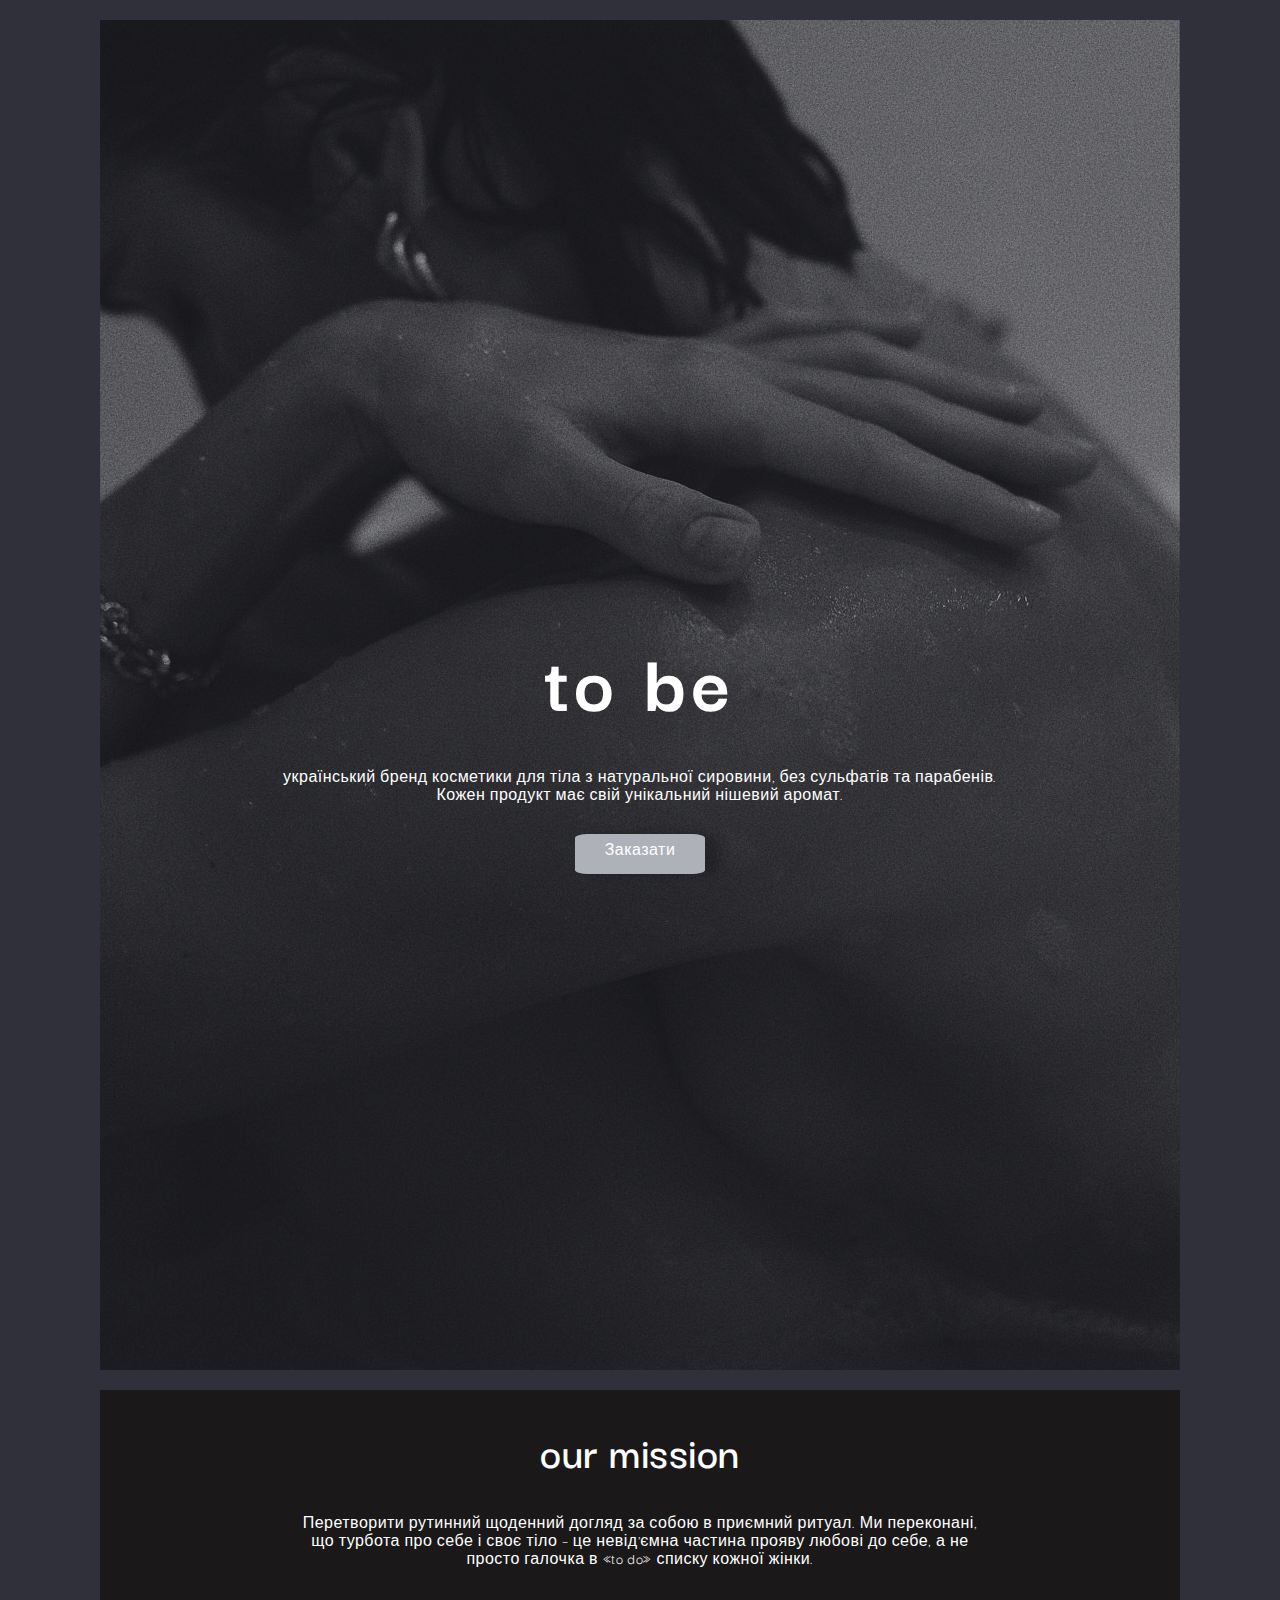
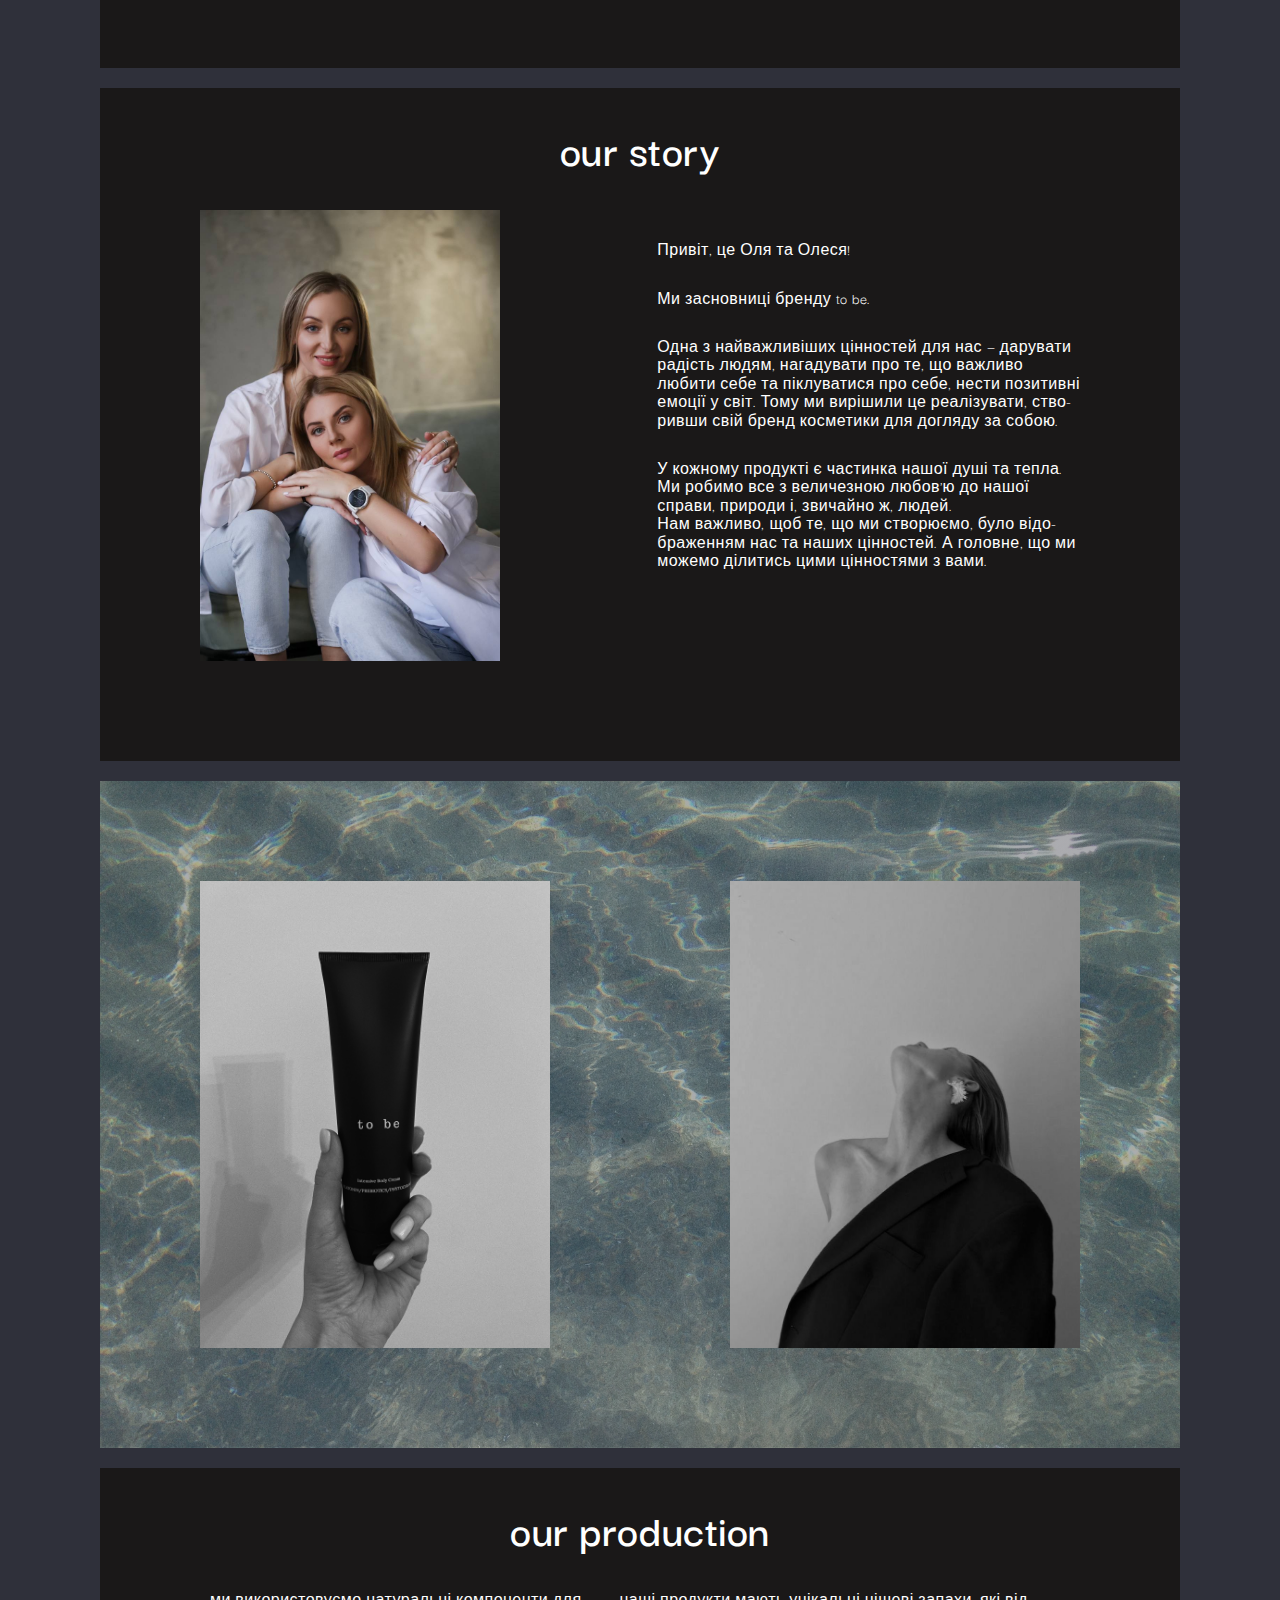
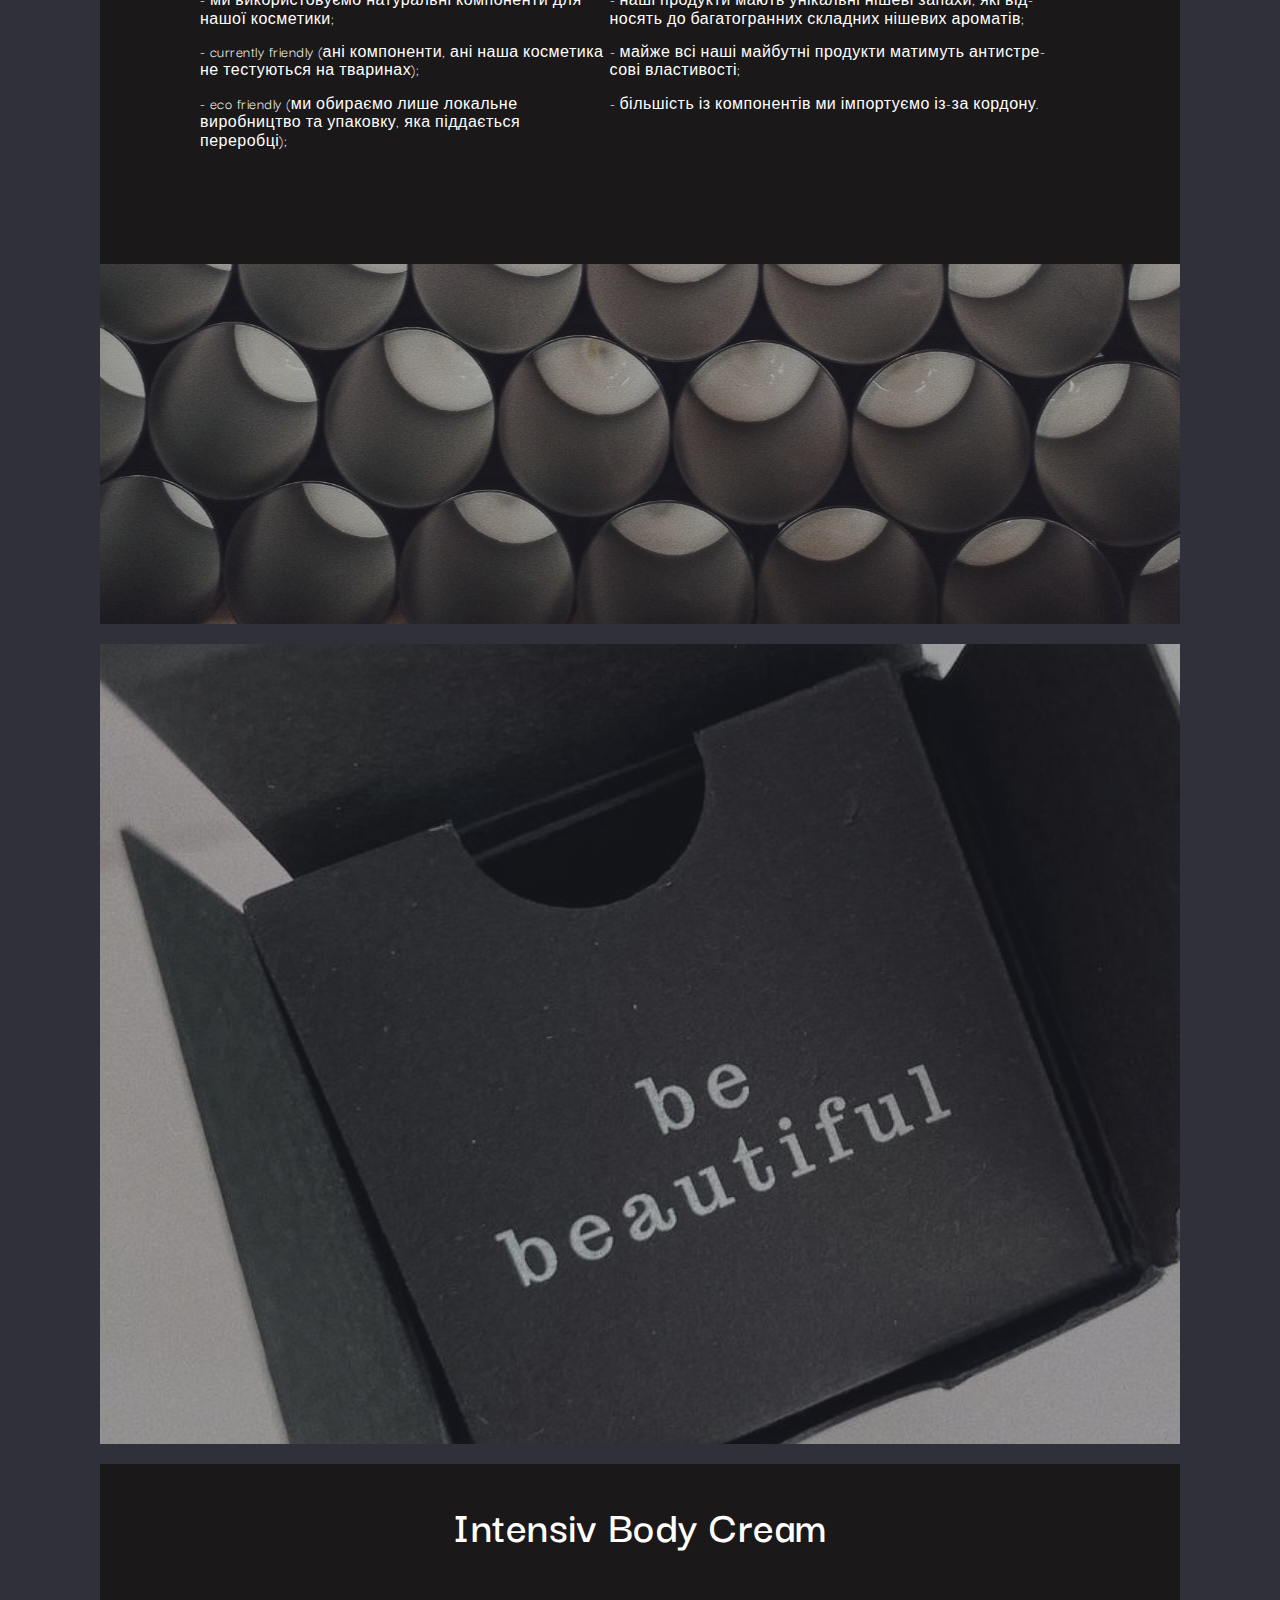
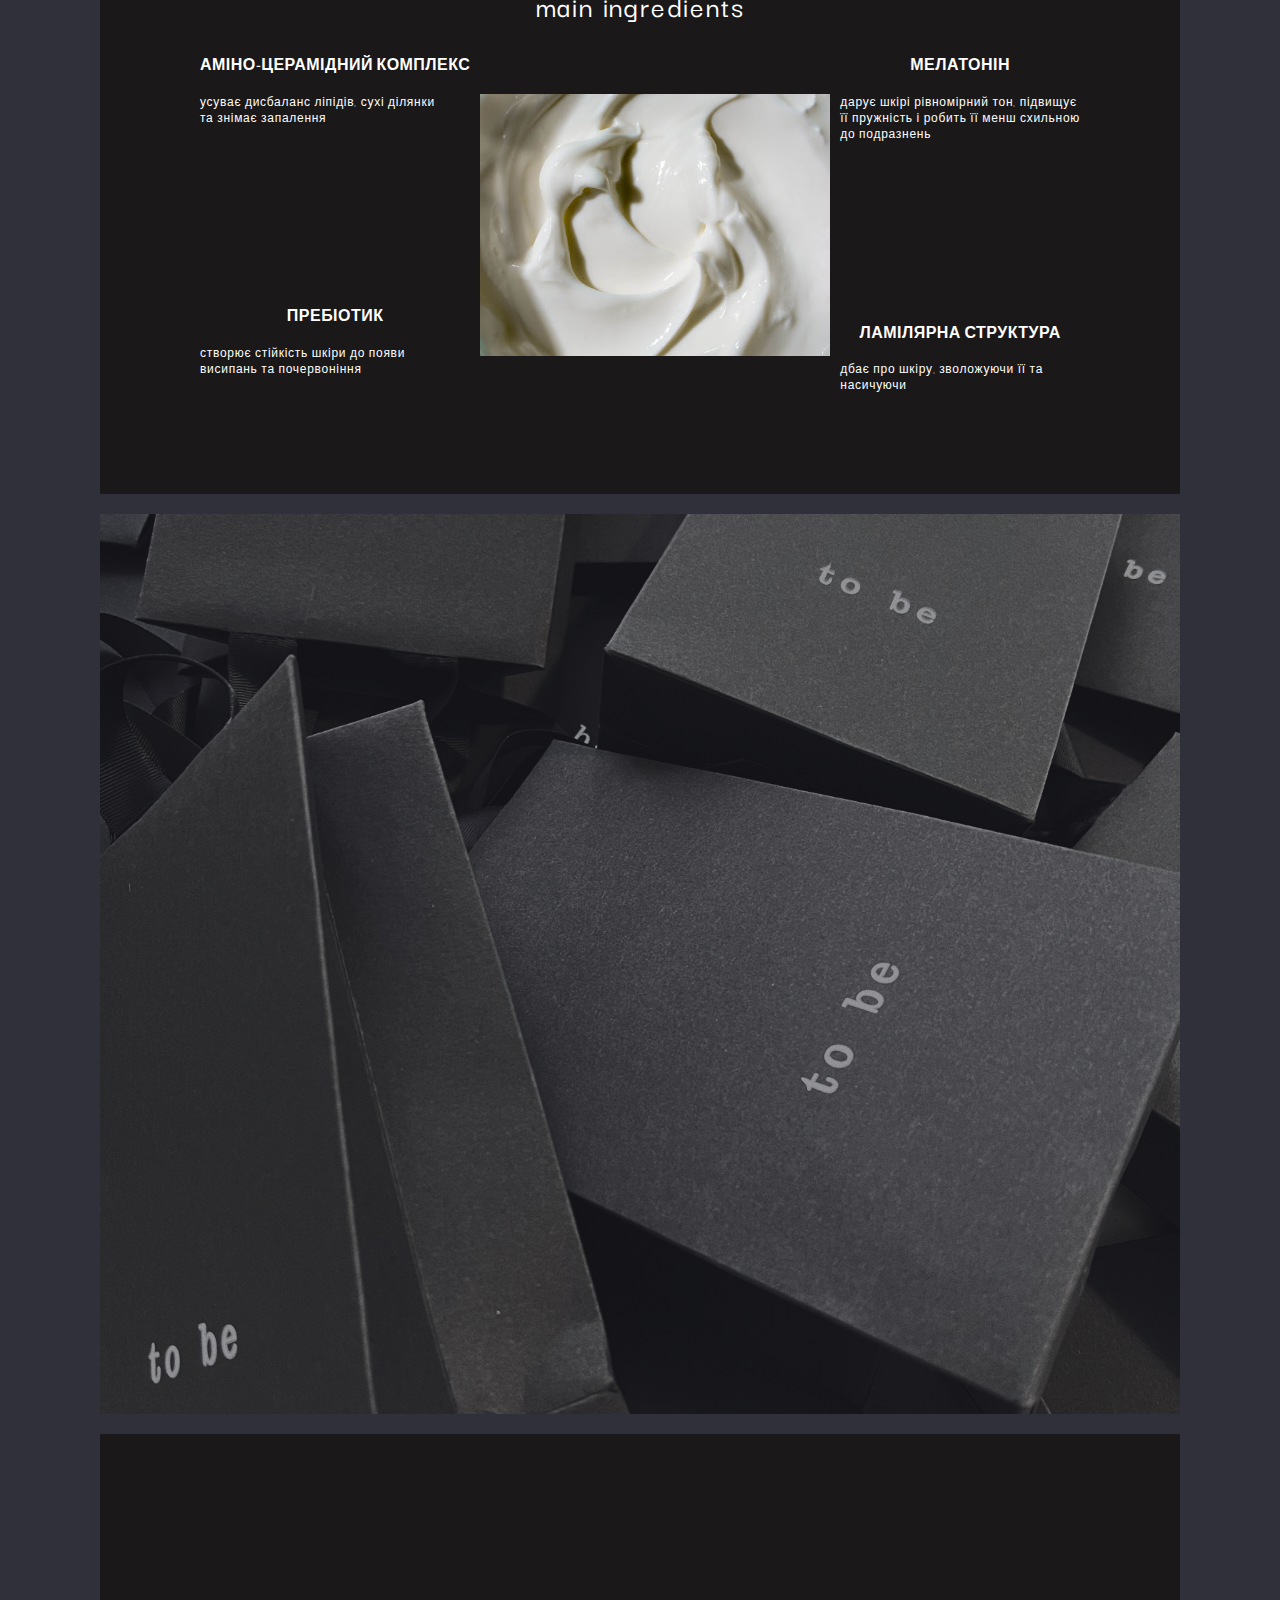
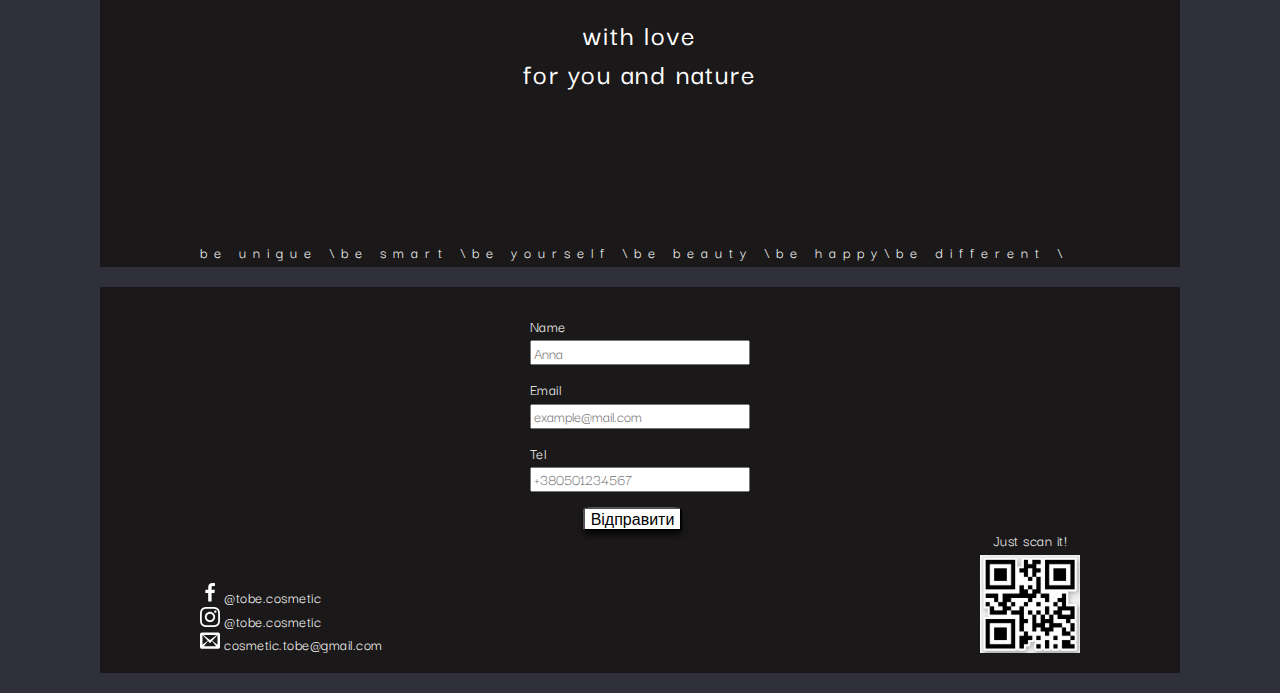
==== commit e3a5dbcf: "add form" ====
--- a/index.html
+++ b/index.html
@@ -26,10 +26,11 @@
       <section class=" section hero-section container">
         
           <h1 class="hero-title">to be</h1>
+          
        <p class="hero-text">український бренд косметики для тіла з натуральної сировини, без сульфатів та парабенів.<br>
 
         Кожен продукт має свій унікальний нішевий аромат.</p>
-        
+        <a href="#123" class="hero-btn">Заказати</a>
        
       </section>
 
@@ -50,20 +51,20 @@
         <h2 class="title">our   story</h2>
         <div class="story">
           <img src="./images/story.jpeg" alt="woman and girl" width="300">
-        <p class="story-text">
-          Привіт, це Оля та Олеся!<br>
-        
-
-          Ми засновниці бренду to be.<br>
-          
-          Одна з найважливіших цінностей для нас — дарувати<br>
+          <ul>
+            <li> <p class="story-text">
+          Привіт, це Оля та Олеся!
+        </p></li>
+            <li><p class="story-text"> Ми засновниці бренду to be. </p></li>
+            <li> <p class="story-text"> Одна з найважливіших цінностей для нас — дарувати<br>
           радість людям, нагадувати про те, що важливо<br>
           любити себе та піклуватися про себе, нести позитивні<br>
           
           емоції у світ. Тому ми вирішили це реалізувати, ство-<br>
-          ривши свій бренд косметики для догляду за собою.<br>
-          
-          У кожному продукті є частинка нашої душі та тепла.<br>
+          ривши свій бренд косметики для догляду за собою. </p>
+        </li>
+            <li> 
+              <p class="story-text">У кожному продукті є частинка нашої душі та тепла.<br>
           Ми робимо все з величезною любов'ю до нашої<br>
           справи, природи і, звичайно ж, людей.<br>
           
@@ -71,7 +72,15 @@
           браженням нас та наших цінностей. А головне, що ми<br>
           
           можемо ділитись цими цінностями з вами.<br>
-        </p>
+        </p></li>
+          </ul>
+       
+
+        
+          
+       
+          
+         
         </div>
        </section>
 
@@ -127,7 +136,7 @@
 
        <!--I n t e n s i v B o d y C r e a m -->
 
-       <section class="container section ibc-main">
+       <section class="container section ibc-main" >
          <h2 class="title">Intensiv Body Cream </h2>
          <h3 class="ibc-title3 title3">main ingredients</h3>
          <div class="ibc">
@@ -179,10 +188,28 @@
 
     <!--Футер-->
 
-    <footer class="footer container section">
+    <footer class="footer-section container section">
+      <form name="signup_form" autocomplete="on" novalidate class="signup-form" id="123">
+        <label class="label">
+          Name
+          <input type="name" name="name" placeholder="Anna" class="input"/>
+        </label>
+        <label class="label">
+          Email
+          <input type="email" name="email" placeholder="example@mail.com" class="input"/>
+          
+        </label>
+      
+        <label class="label">
+          Tel
+          <input type="tel" name="tel" placeholder="+380501234567" class="input"/>
+        </label>
+      
+        <button type="submit" class="btn-form">Відправити</button>
+      </form>
     
         <div class="footer-inf">
-          <div class="footer-inf2">
+          
              <ul class="footer-list">
             <li class="footer-item">
               <a href="@tobe.cosmetic" class="footer-item-link">
@@ -217,7 +244,7 @@
             <img src="./images/QR-Code.png" alt="QR-Code" width="100" >
           </div>
           
-          </div>
+        
           
          
 
--- a/css/styles.css
+++ b/css/styles.css
@@ -9,6 +9,7 @@
   --bgr-color: #2f303a;
   --icon-color: #afb1b8;
   --bgr-section: #1a1818;
+  --btn-focus: rgb(165, 129, 13);
 }
 
 /* Сбросы */
@@ -79,6 +80,8 @@
   text-align: center;
   background-color: #1a1818;
 }
+
+
 .title {
   margin-bottom: 30px;
   text-align: center;
@@ -149,6 +152,25 @@
   /* width: 696px; */
   /* margin: 0 auto 30px; */
 }
+.hero-btn{
+  display: inline-block;
+  padding: 6px 22px;
+  margin-top: 30px;
+  width: 130px;
+  height: 40px;
+  background-color: var(--icon-color);
+  border-radius: 10%;
+  text-align: center;
+  cursor: pointer;
+  box-shadow: 15px 0 10px 0 rgba(0,0,0,0.2);
+  color: var(--primary-text-color);
+ 
+}
+
+.hero-btn:focus , .hero-btn:hover {
+  background-color: var(--btn-focus);
+  box-shadow: 2px 0 2px 0 rgba(0,0,0,0.2);
+}
 
 
 /*--------------o u r s t o r y --------------*/
@@ -157,9 +179,9 @@
 display: flex;
 justify-content: space-between;
 }
+
 .story-text{
-  padding-top: 30px;
-  padding-bottom: 30px;
+  margin-top: 30px;
   text-align: left;
 }
 /*------------ section-4-------------*/
@@ -282,33 +304,21 @@
 
 
 /*------------- Футер---------------- */
-.footer{
-  position: relative;
-  height: 400px;
-}
+.footer-section {
+  padding-bottom: 20px;
+}
+
 .footer-inf{
-  position: absolute;
-  bottom: 10px;
-  right: 10px;
-
-  display: flex;
-}
-.footer-inf2{
-  position: relative;
+  display: flex;
+  justify-content: center;
+  align-items:flex-end;
+  justify-content: space-between;
+
 }
 .footer-list{
-  margin-right: 61px;
-  margin-bottom: 14px;
-  text-align: left;
-}
-.footer-img{
-  position: absolute;
-  bottom: 40px;
-  right: 10px;
-  z-index: 11;
-  /* background-color: aqua; */
-
-}
+  text-align: left;
+}
+
 .footer-img-text{
   margin-bottom: 5px;
 }
@@ -320,3 +330,38 @@
 .footer-item-link{
   color: var(--primary-text-color);
 }
+.footer-item-link:focus, .footer-item-link:hover{
+  color: var(--btn-focus);
+}
+.signup-form{
+  display: flex;
+  flex-direction: column;
+  justify-content: center;
+  align-items: center;
+}
+.input {
+  display: flex;
+  justify-content: center;
+
+  margin-bottom: 15px;
+  margin-top: 5px;
+  height: 25px;
+  width: 220px;
+
+}
+.label{
+  text-align: left;
+}
+.btn-form {
+  /* width: 80px;
+  height: 30px; */
+  margin-right: 15px;
+  border-radius: 10%;
+
+  background-color: var(--primary-text-color);
+  box-shadow: 0 5px 5px 0 rgba(0, 0, 0, 0.6);
+  cursor: pointer;
+}
+.btn-form:hover, .btn:focus {
+ background-color: var(--btn-focus);
+}
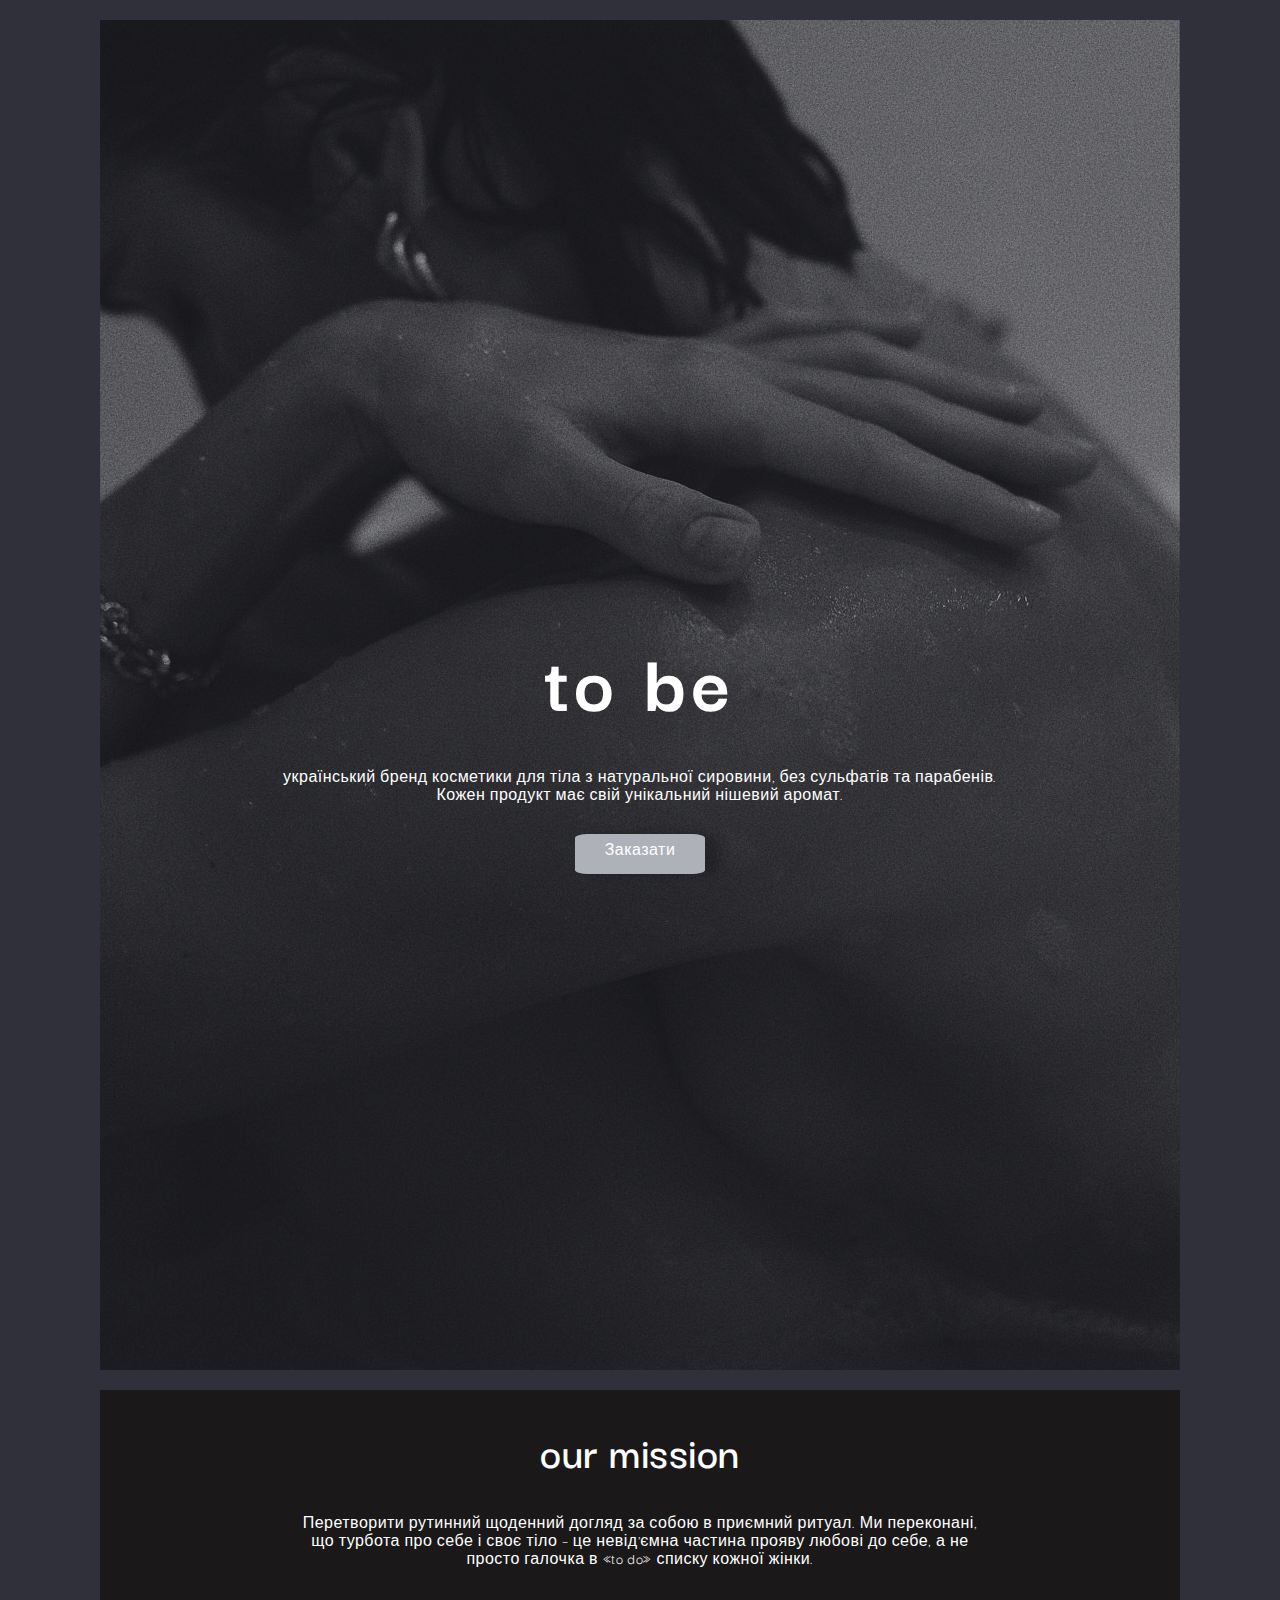
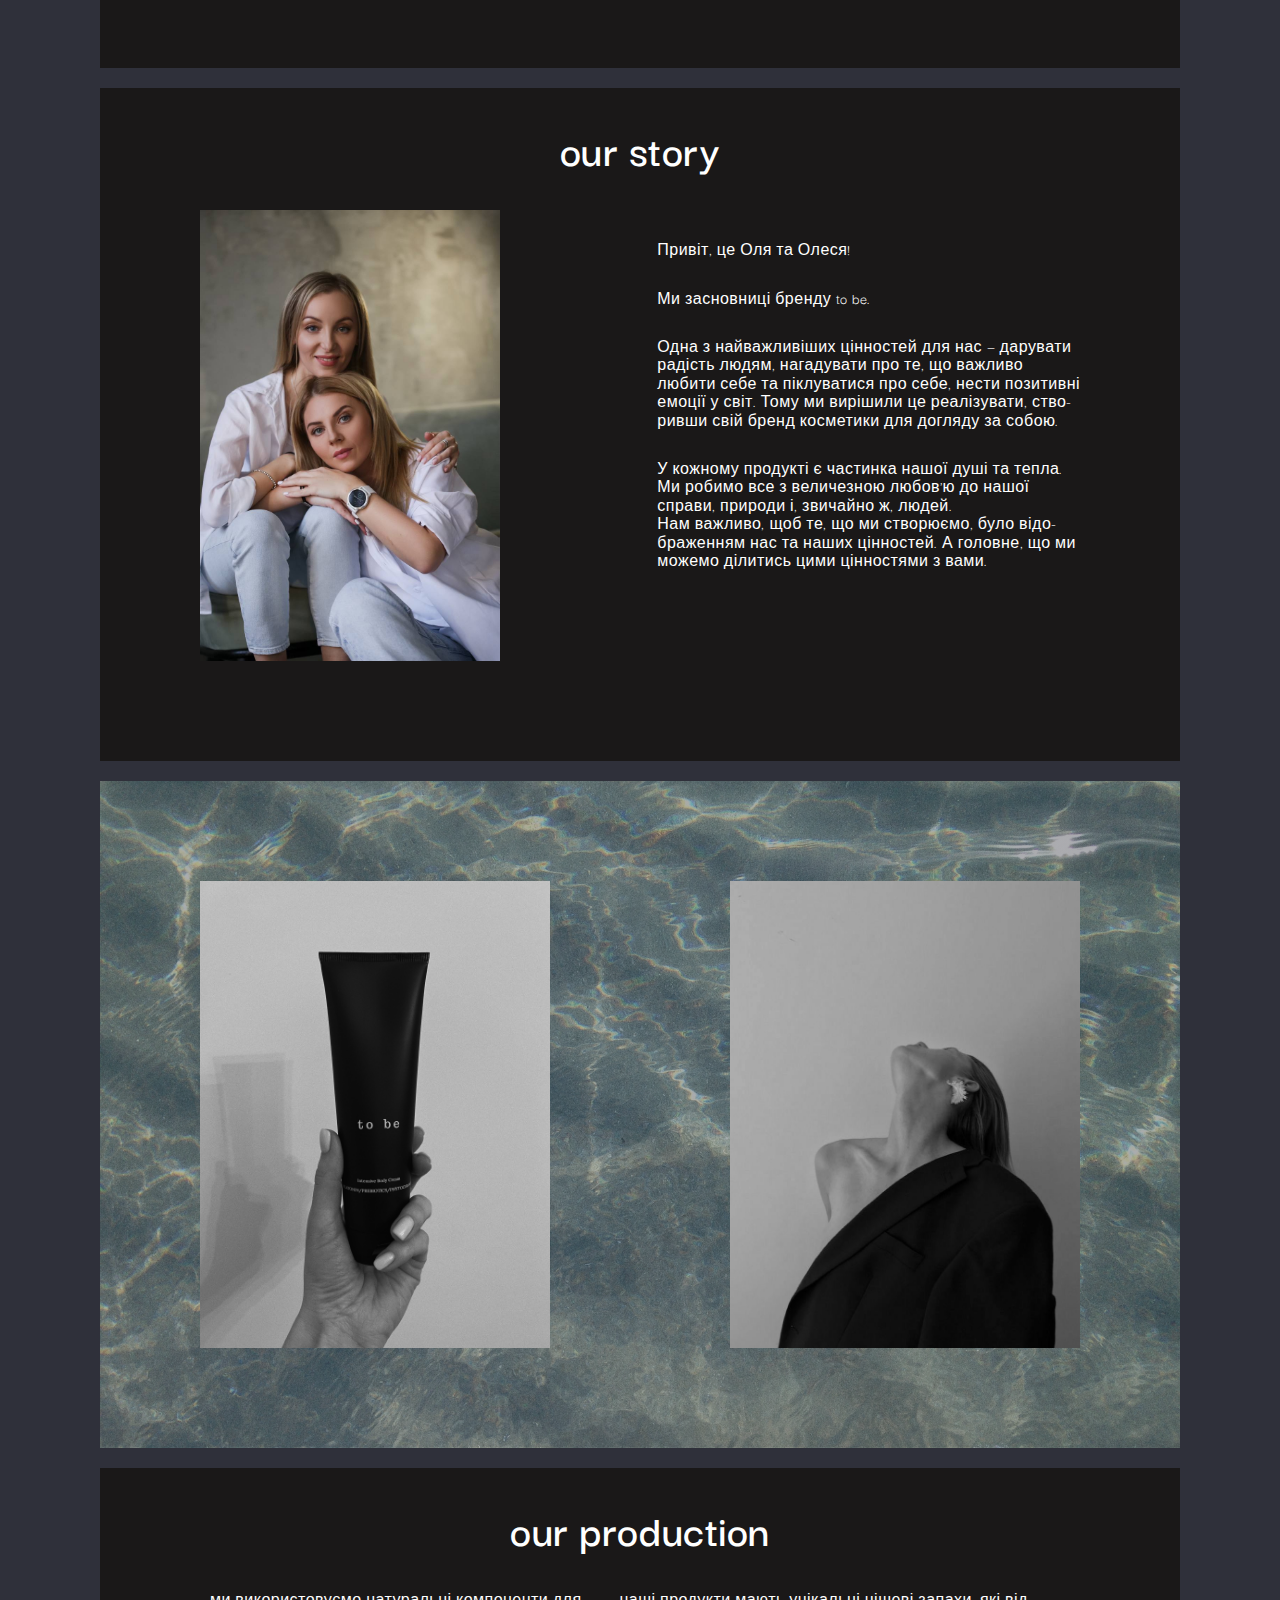
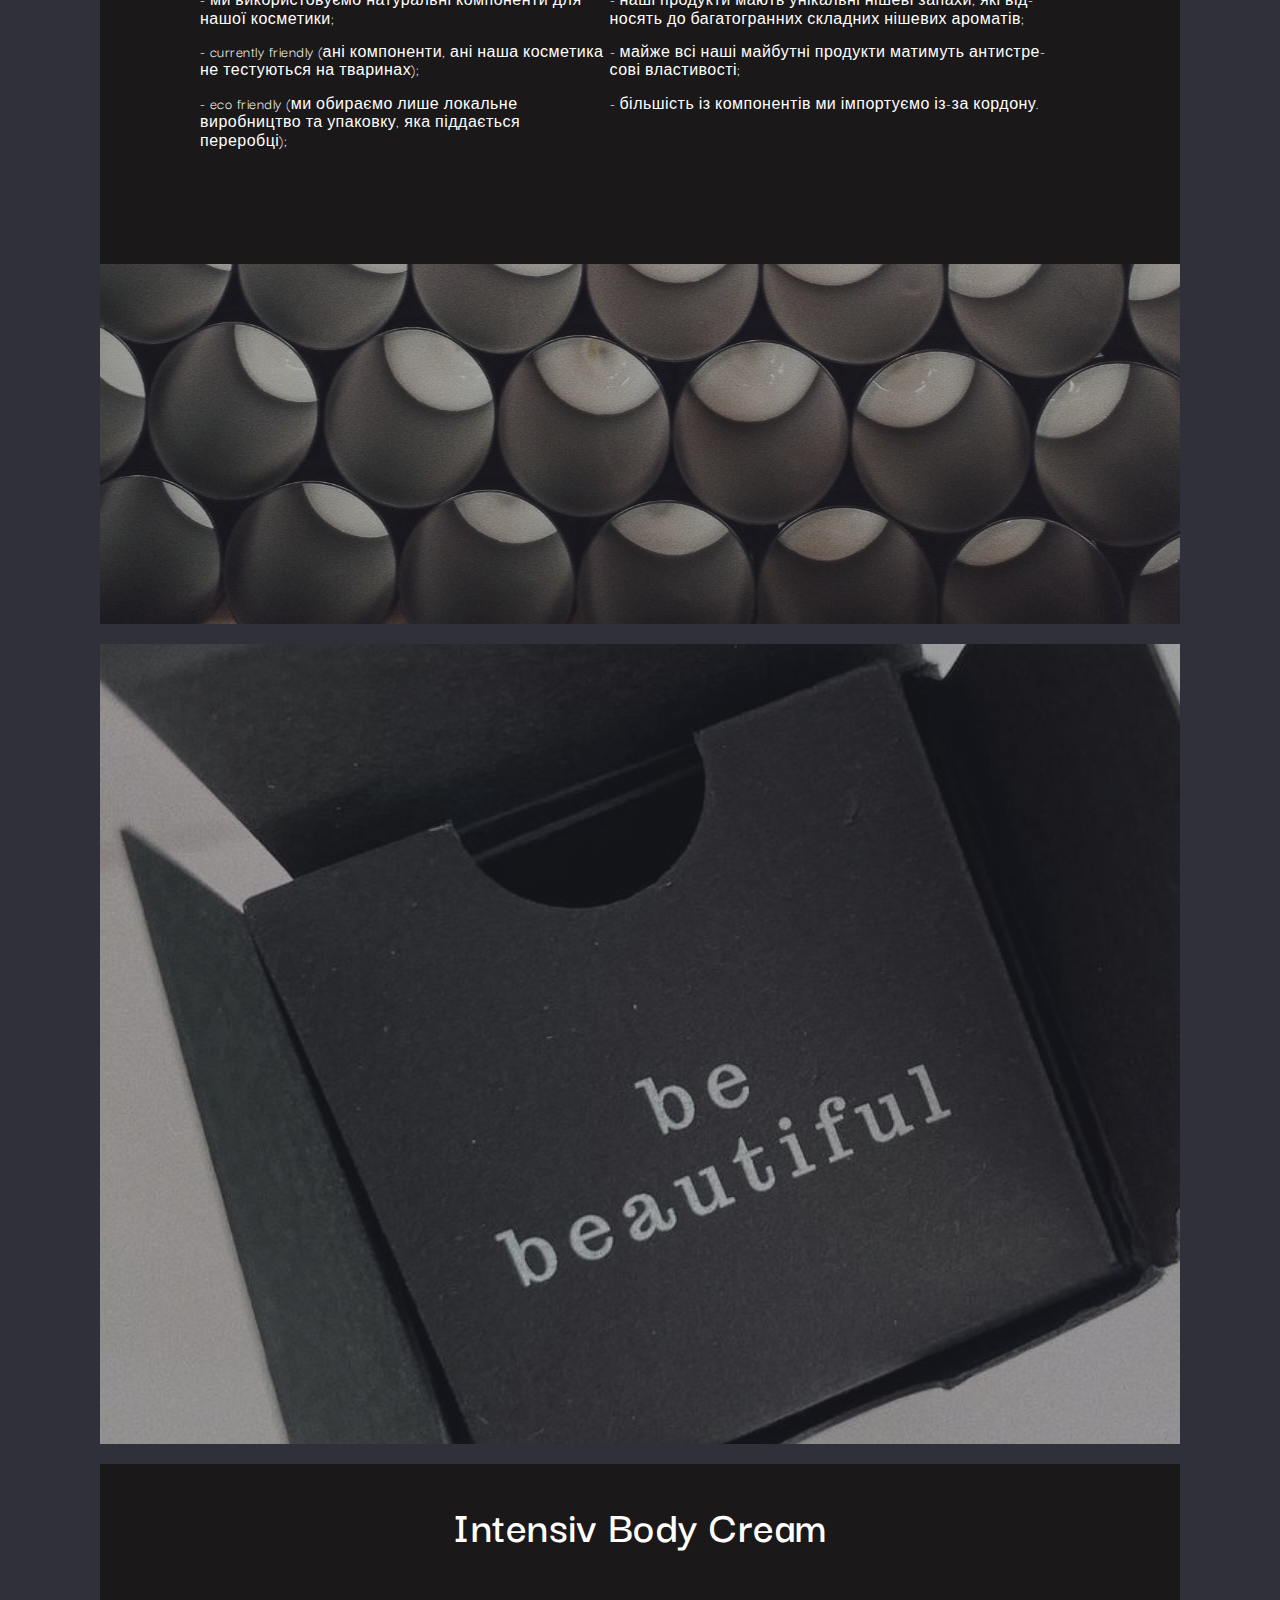
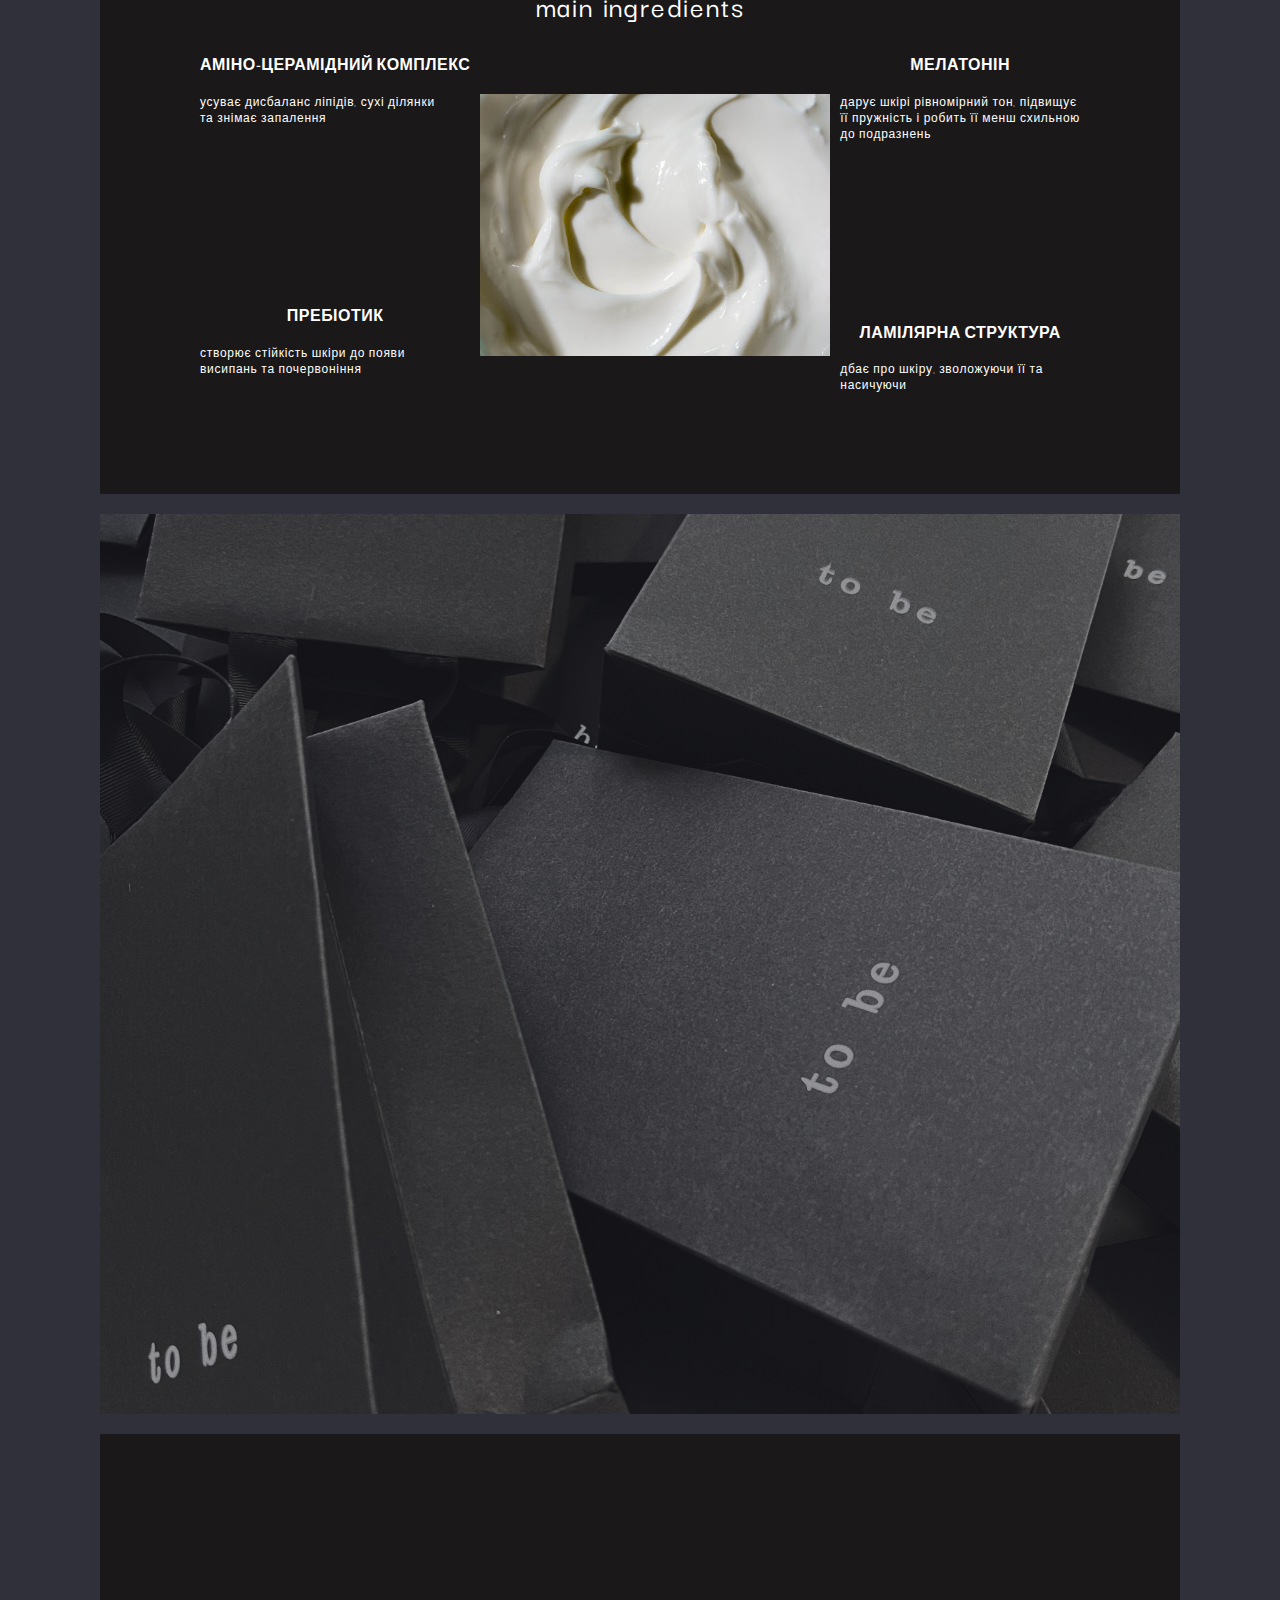
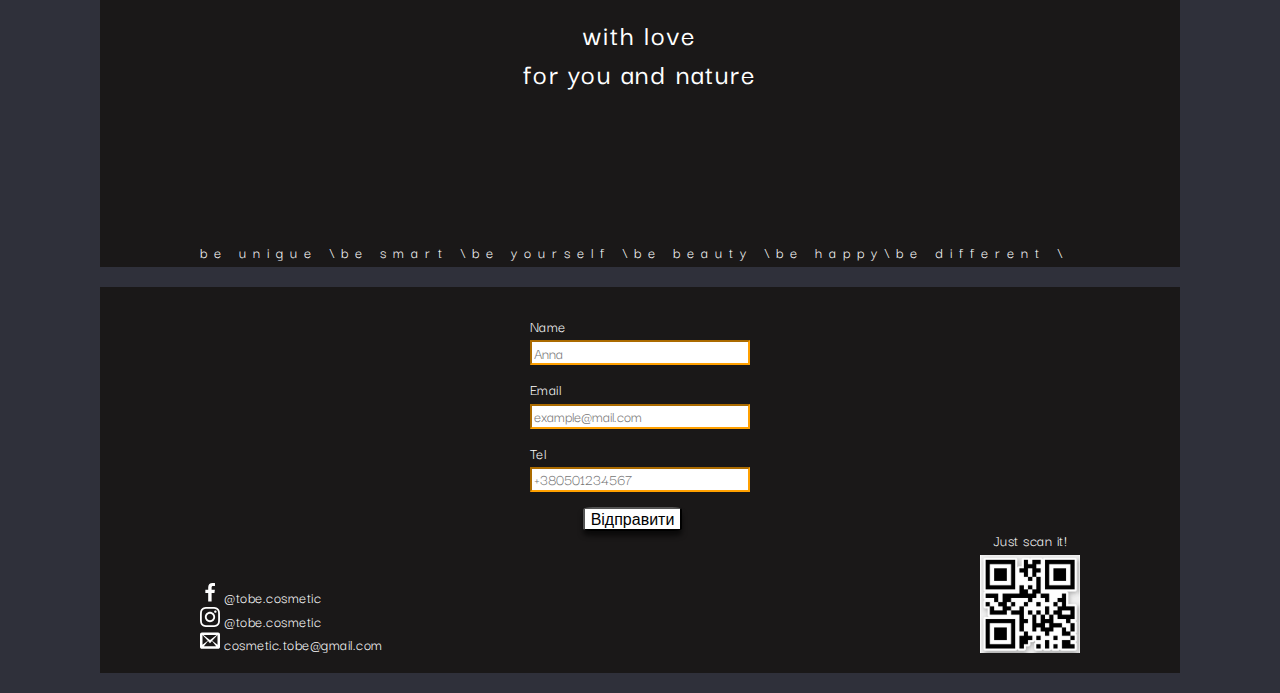
==== commit fff5a9cc: "fix input" ====
--- a/index.html
+++ b/index.html
@@ -74,13 +74,6 @@
           можемо ділитись цими цінностями з вами.<br>
         </p></li>
           </ul>
-       
-
-        
-          
-       
-          
-         
         </div>
        </section>
 
@@ -192,17 +185,17 @@
       <form name="signup_form" autocomplete="on" novalidate class="signup-form" id="123">
         <label class="label">
           Name
-          <input type="name" name="name" placeholder="Anna" class="input"/>
+          <input type="name" name="name" placeholder="Anna" class="input"  required/>
         </label>
         <label class="label">
           Email
-          <input type="email" name="email" placeholder="example@mail.com" class="input"/>
+          <input type="email" name="email" placeholder="example@mail.com" class="input"  required/>
           
         </label>
       
         <label class="label">
           Tel
-          <input type="tel" name="tel" placeholder="+380501234567" class="input"/>
+          <input type="tel" name="tel" placeholder="+380501234567" class="input"  required/>
         </label>
       
         <button type="submit" class="btn-form">Відправити</button>
@@ -243,11 +236,6 @@
             <p class="footer-img-text" >Just scan it!</p>
             <img src="./images/QR-Code.png" alt="QR-Code" width="100" >
           </div>
-          
-        
-          
-         
-
         </div>
       </div>
     </footer>
--- a/css/styles.css
+++ b/css/styles.css
@@ -10,6 +10,8 @@
   --icon-color: #afb1b8;
   --bgr-section: #1a1818;
   --btn-focus: rgb(165, 129, 13);
+  --input-nottext: #2196f3;
+  --input-text: #ffa000;
 }
 
 /* Сбросы */
@@ -266,6 +268,18 @@
 .ibc-title4{
   margin-bottom: 20px;
 }
+/* .ibc-title4::before{
+  position: absolute;
+  border-style: solid;
+  border-width: 0 0.3em 0.25em 0;
+  transform: rotate(45deg);
+  content: "-";
+  color: rgb(167, 22, 22);
+  font-size: 30px;
+  width: 10px;
+  
+} */
+
 .ibc-item{
   margin-bottom: 180px;
 }
@@ -349,6 +363,13 @@
   width: 220px;
 
 }
+.input:placeholder-shown {
+  border-color: var(--input-text);
+}
+
+.input:not(:placeholder-shown) {
+  border-color: var(--input-nottext);
+}
 .label{
   text-align: left;
 }
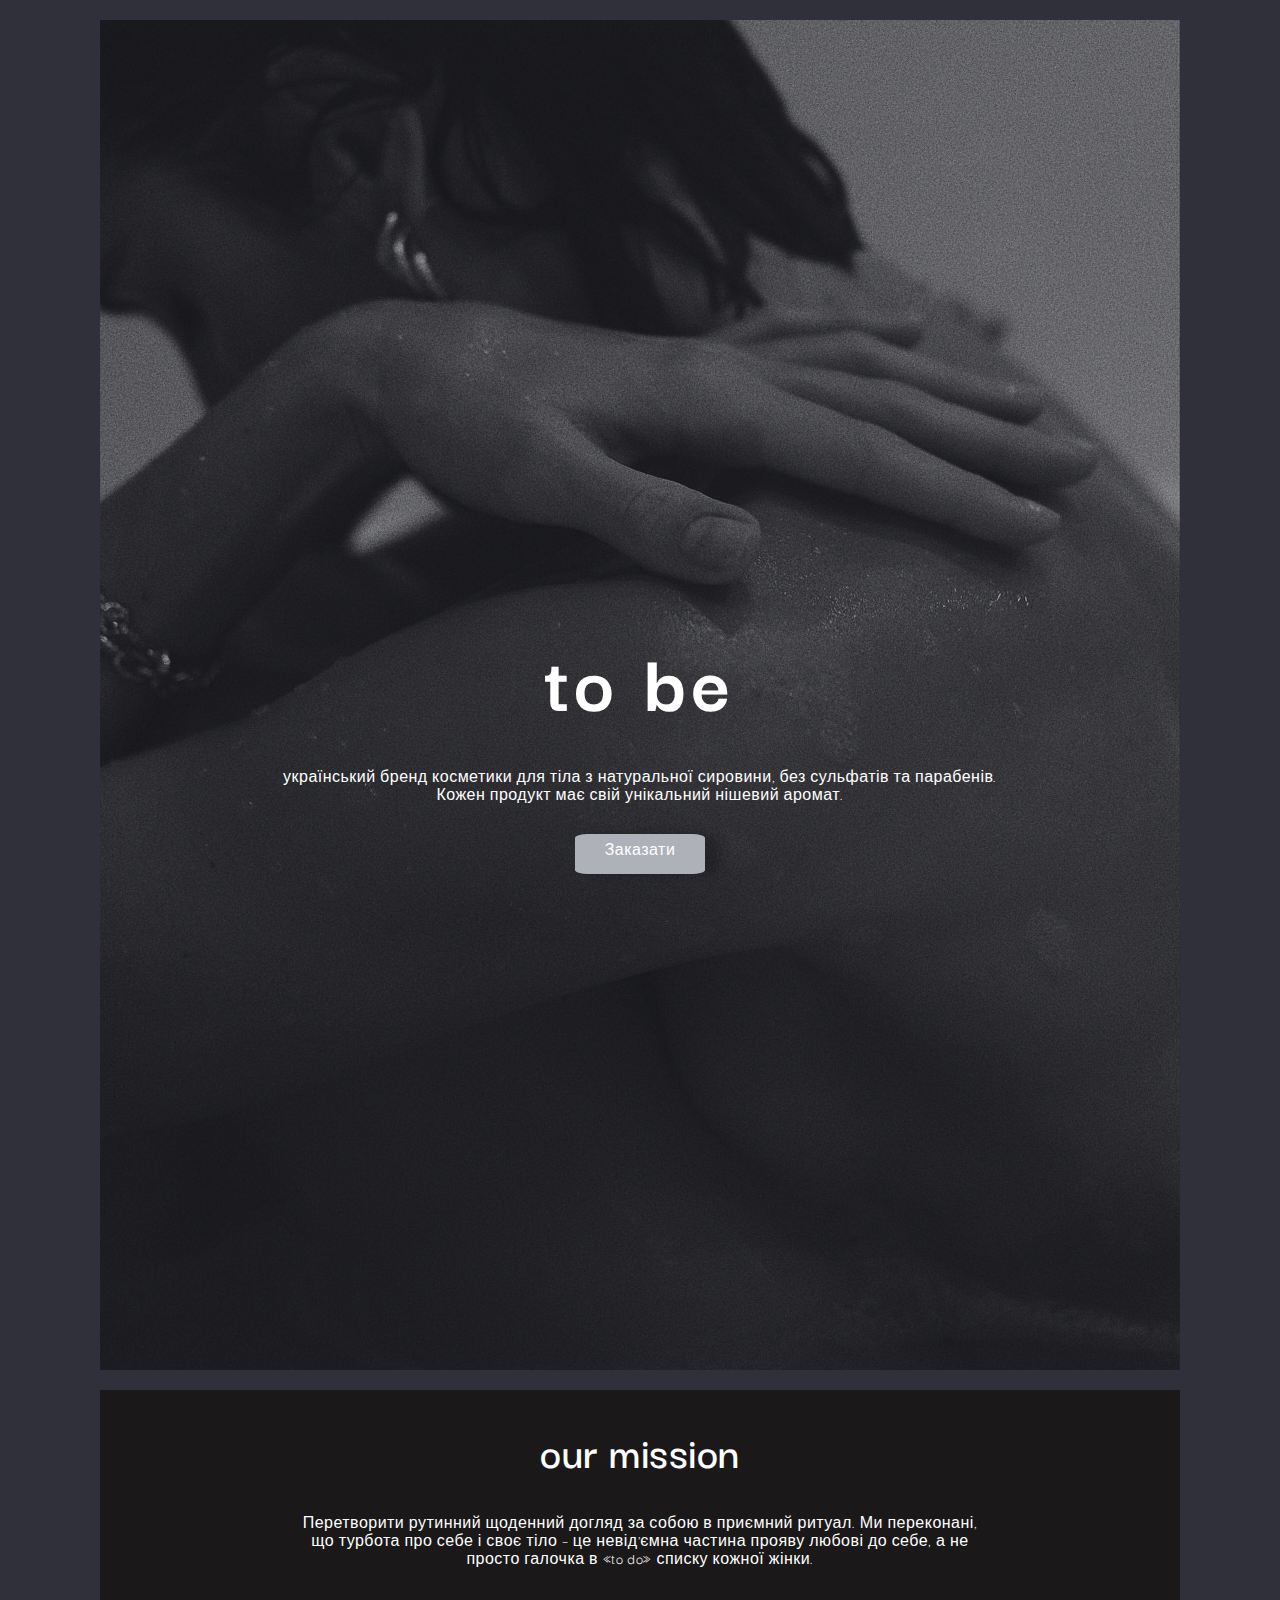
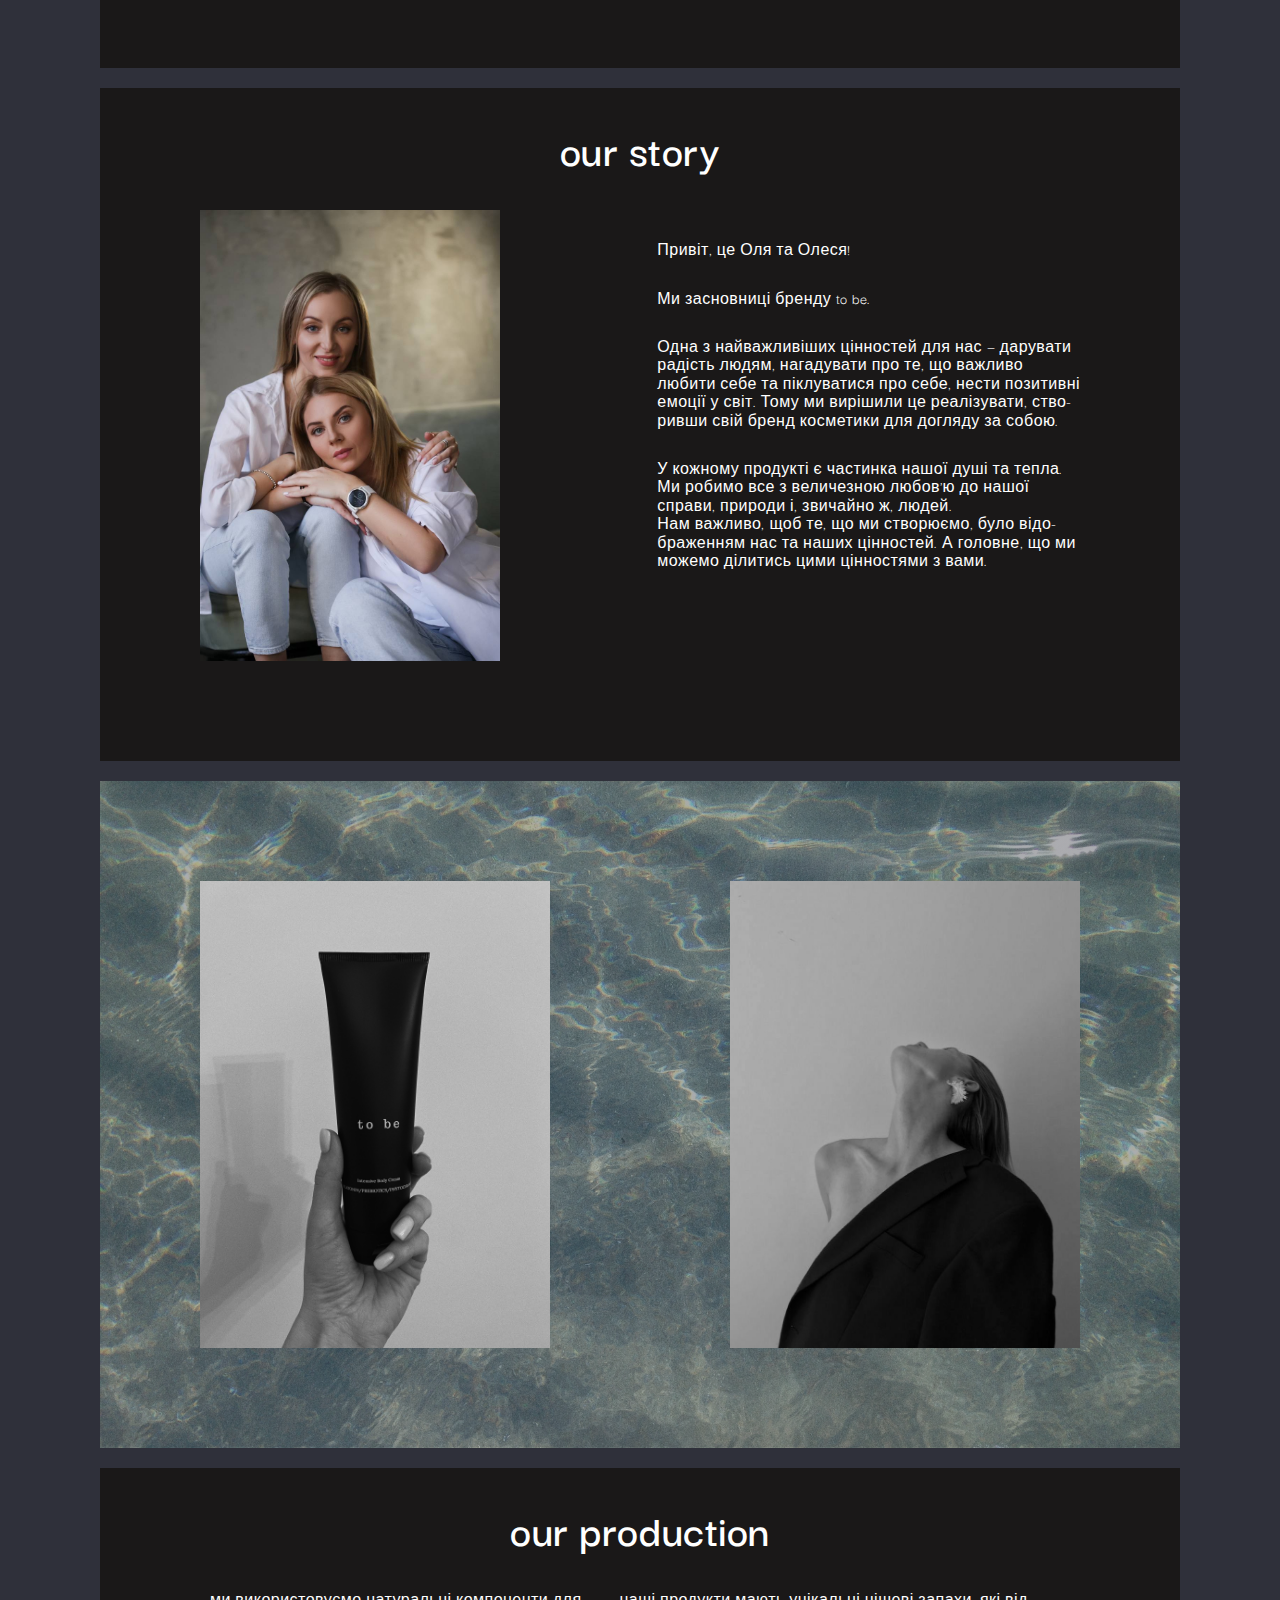
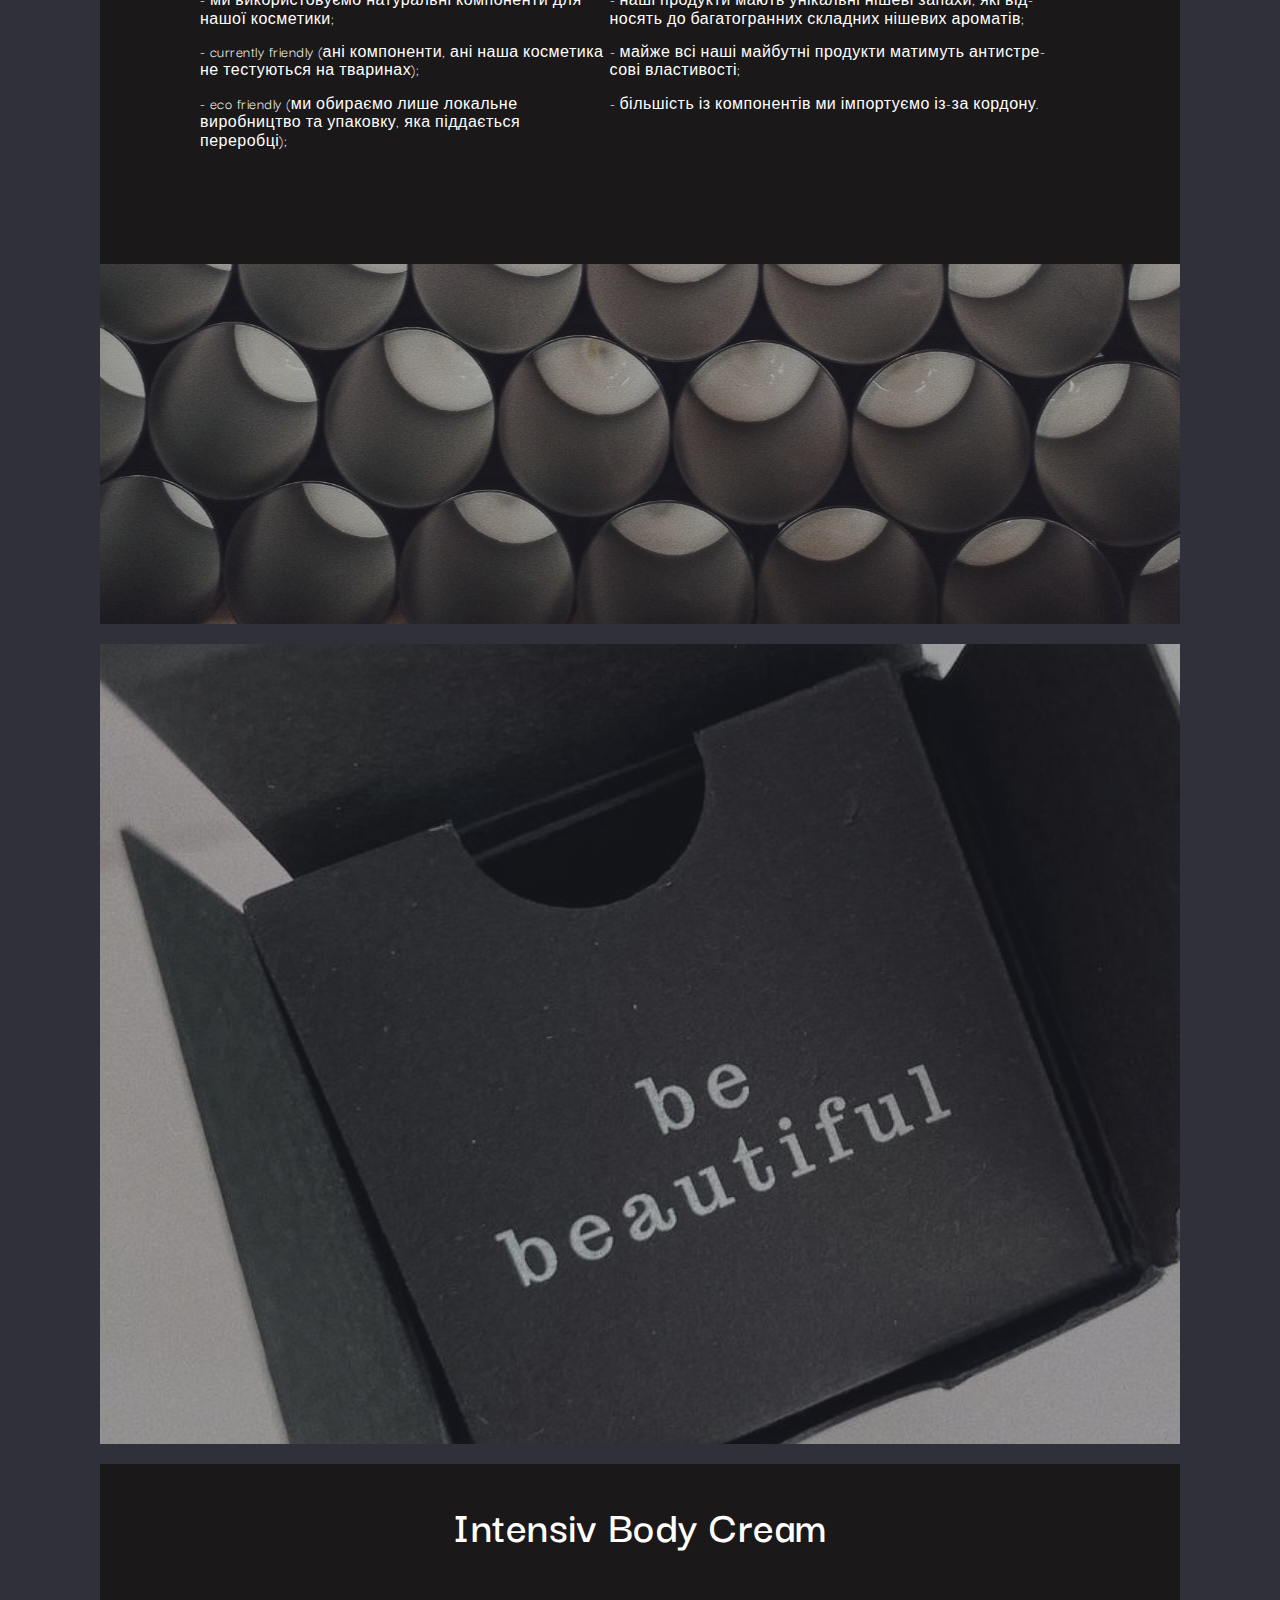
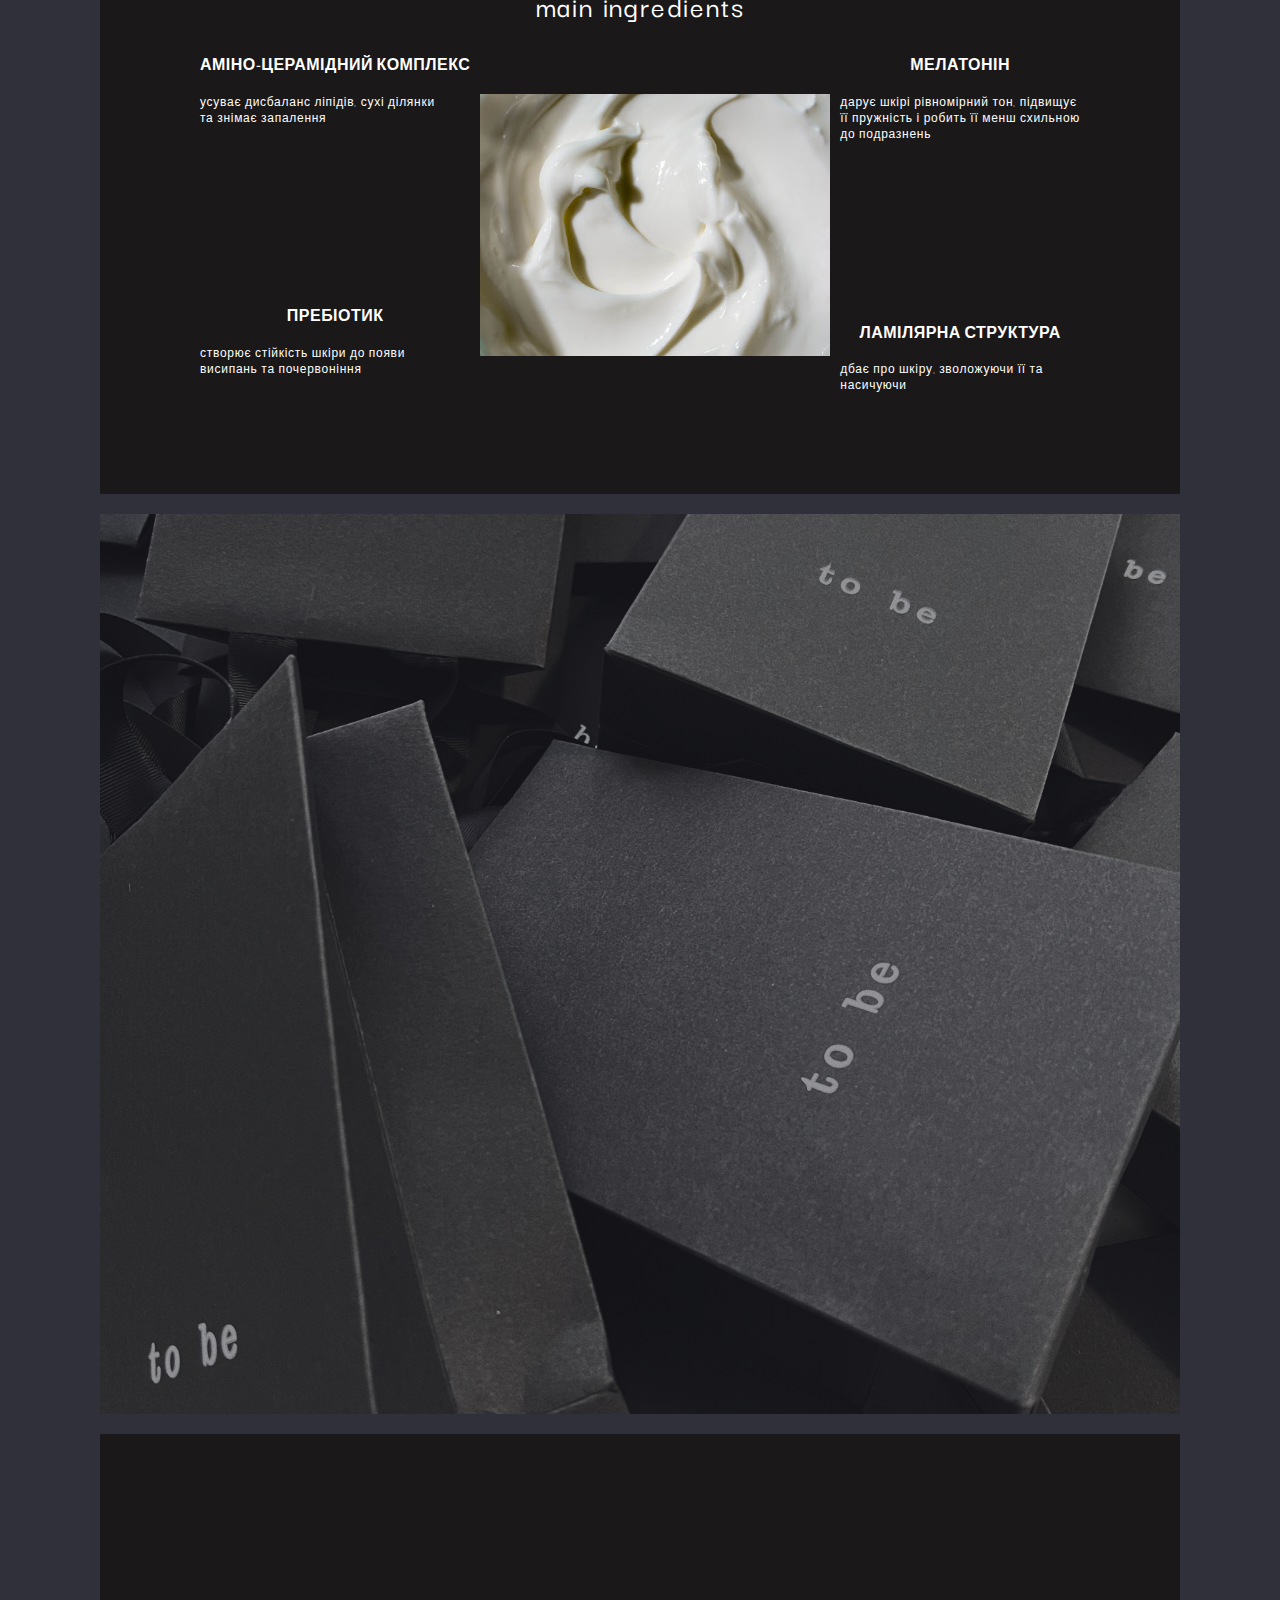
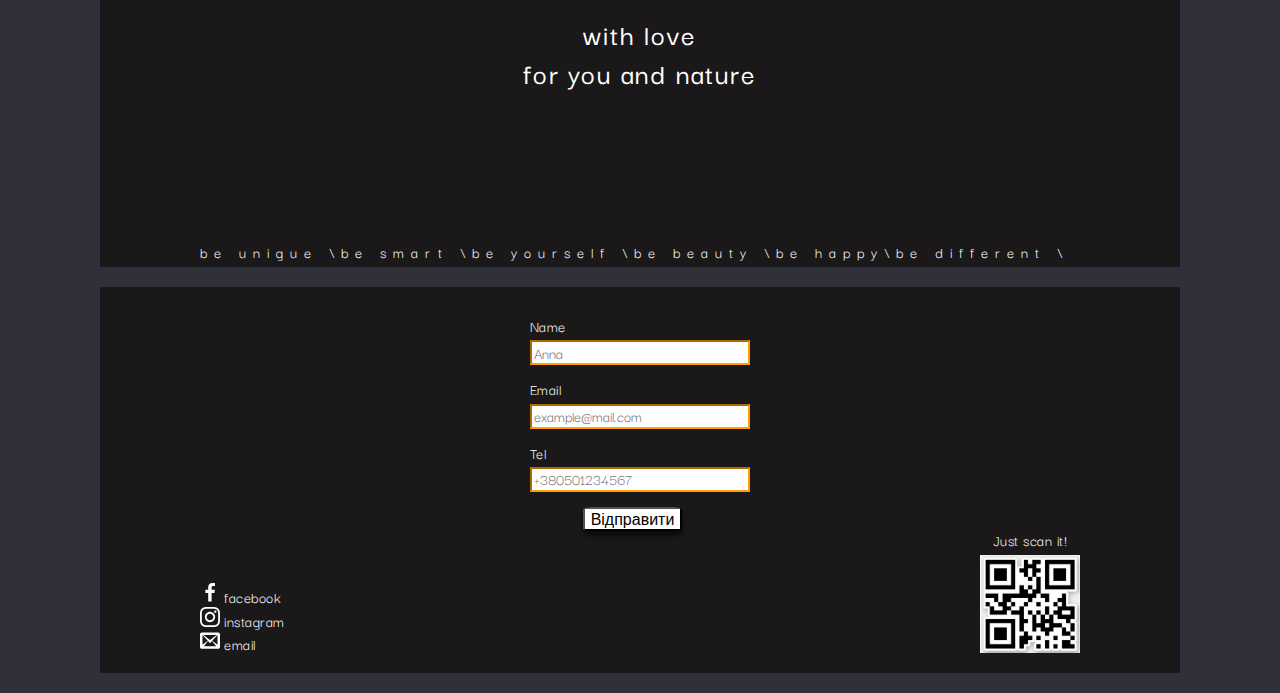
==== commit 27ee741b: "fix sicial link" ====
--- a/index.html
+++ b/index.html
@@ -3,7 +3,7 @@
   <head>
     <meta charset="UTF-8" />
     <meta http-equiv="X-UA-Compatible" content="IE=edge" />
-    <meta name="viewport" content="width=device-width, initial-scale=1.0" />
+    <meta name="viewport" content="width=device-width" />
     <title>ToDo</title>
     
     
@@ -205,28 +205,28 @@
           
              <ul class="footer-list">
             <li class="footer-item">
-              <a href="@tobe.cosmetic" class="footer-item-link">
+              <a href="https://www.facebook.com/" class="footer-item-link">
                 <svg class="footer-icon" width="20" height="20">
                   <use href="./images//symbol-defs.svg#icon-facebook"></use>
                 </svg>
-                @tobe.cosmetic
+              facebook
               </a>
             </li>
             <li class="footer-item">
               
-              <a href="@tobe.cosmetic" class="footer-item-link">
+              <a href="https://www.instagram.com/" class="footer-item-link">
                 <svg class="footer-icon" width="20" height="20">
-                  <use href="./images/symbol-defs.svg#icon-instagram"></use>
+                  <use href="./images//symbol-defs.svg#icon-instagram"></use>
                 </svg>
-                @tobe.cosmetic
+                instagram
               </a>
             </li>
             <li class="footer-item">
-              <a href="cosmetic.tobe@gmail.com" class="footer-item-link">
+              <a href="https://mail.ukr.net" class="footer-item-link">
                 <svg class="footer-icon" width="20" height="20">
                   <use href="./images/symbol-defs.svg#icon-envelop"></use>
                 </svg>
-                cosmetic.tobe@gmail.com
+                email
               </a>
              
             </li>
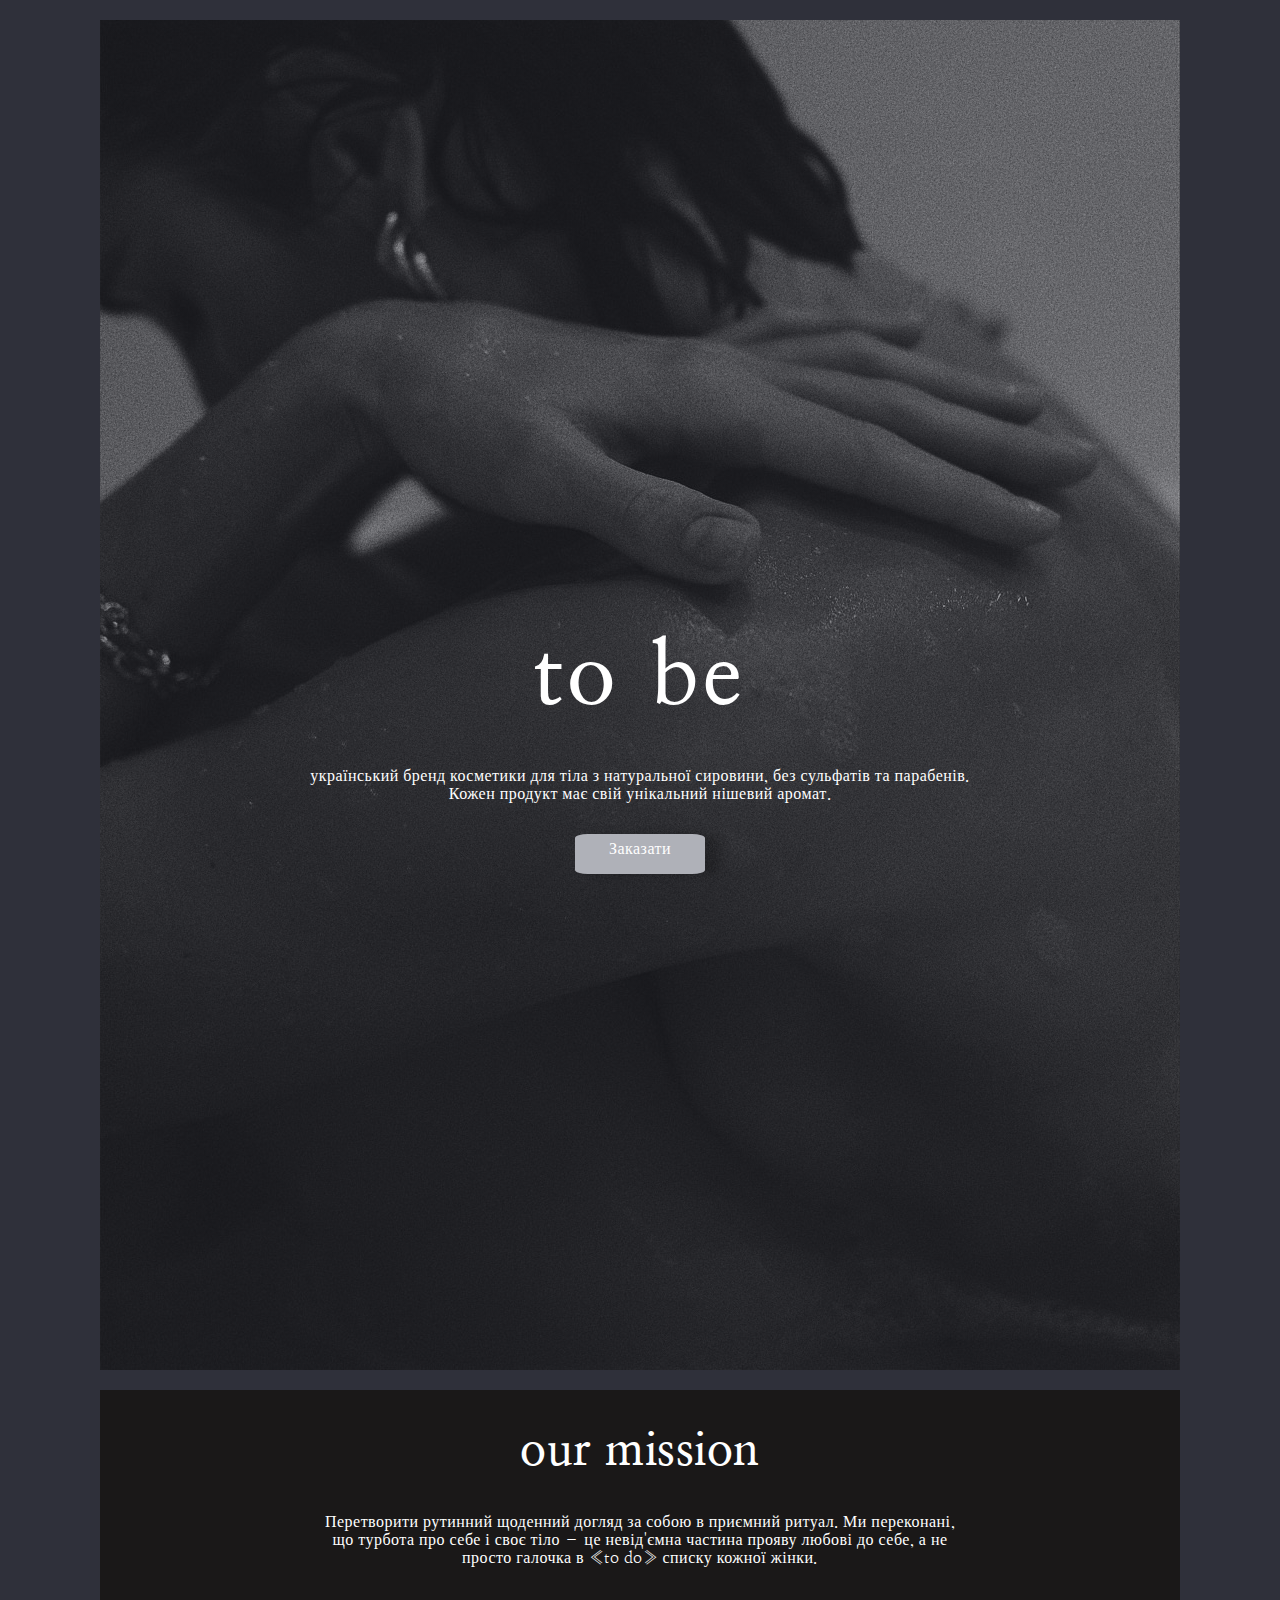
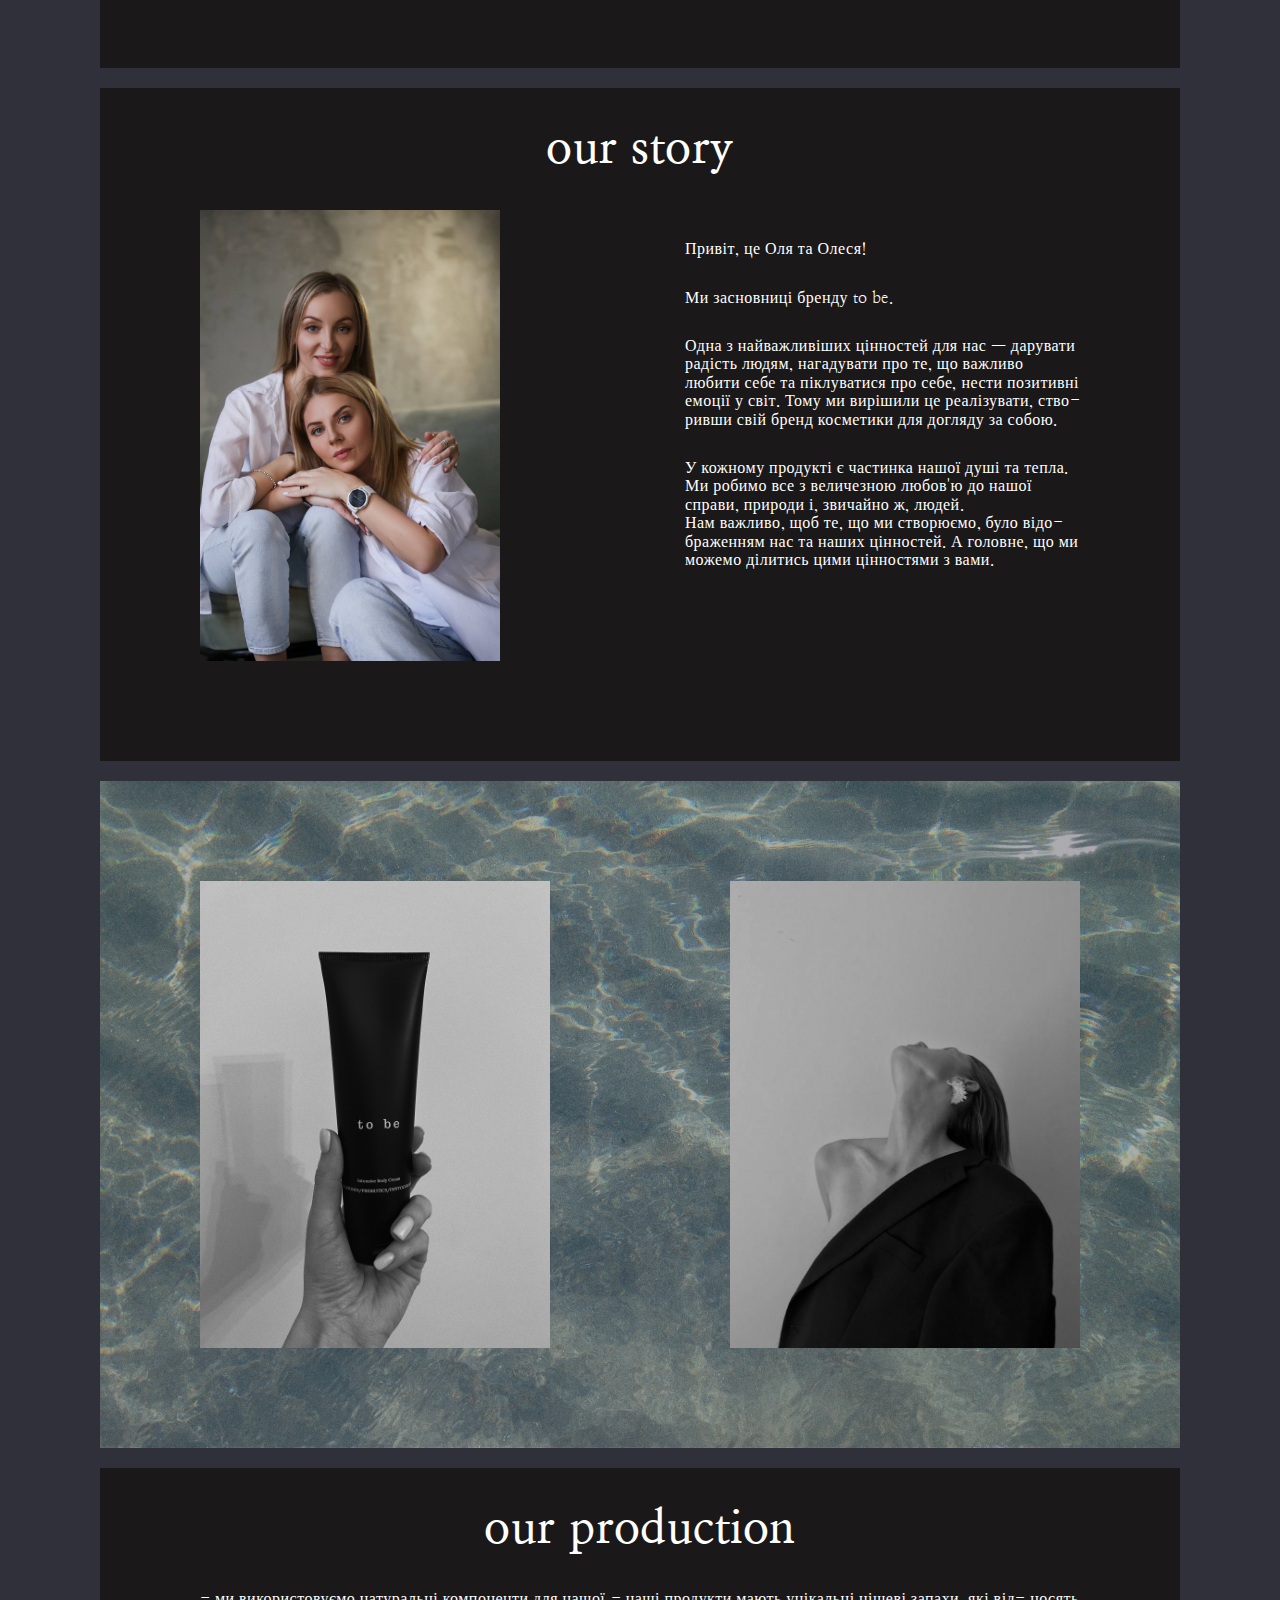
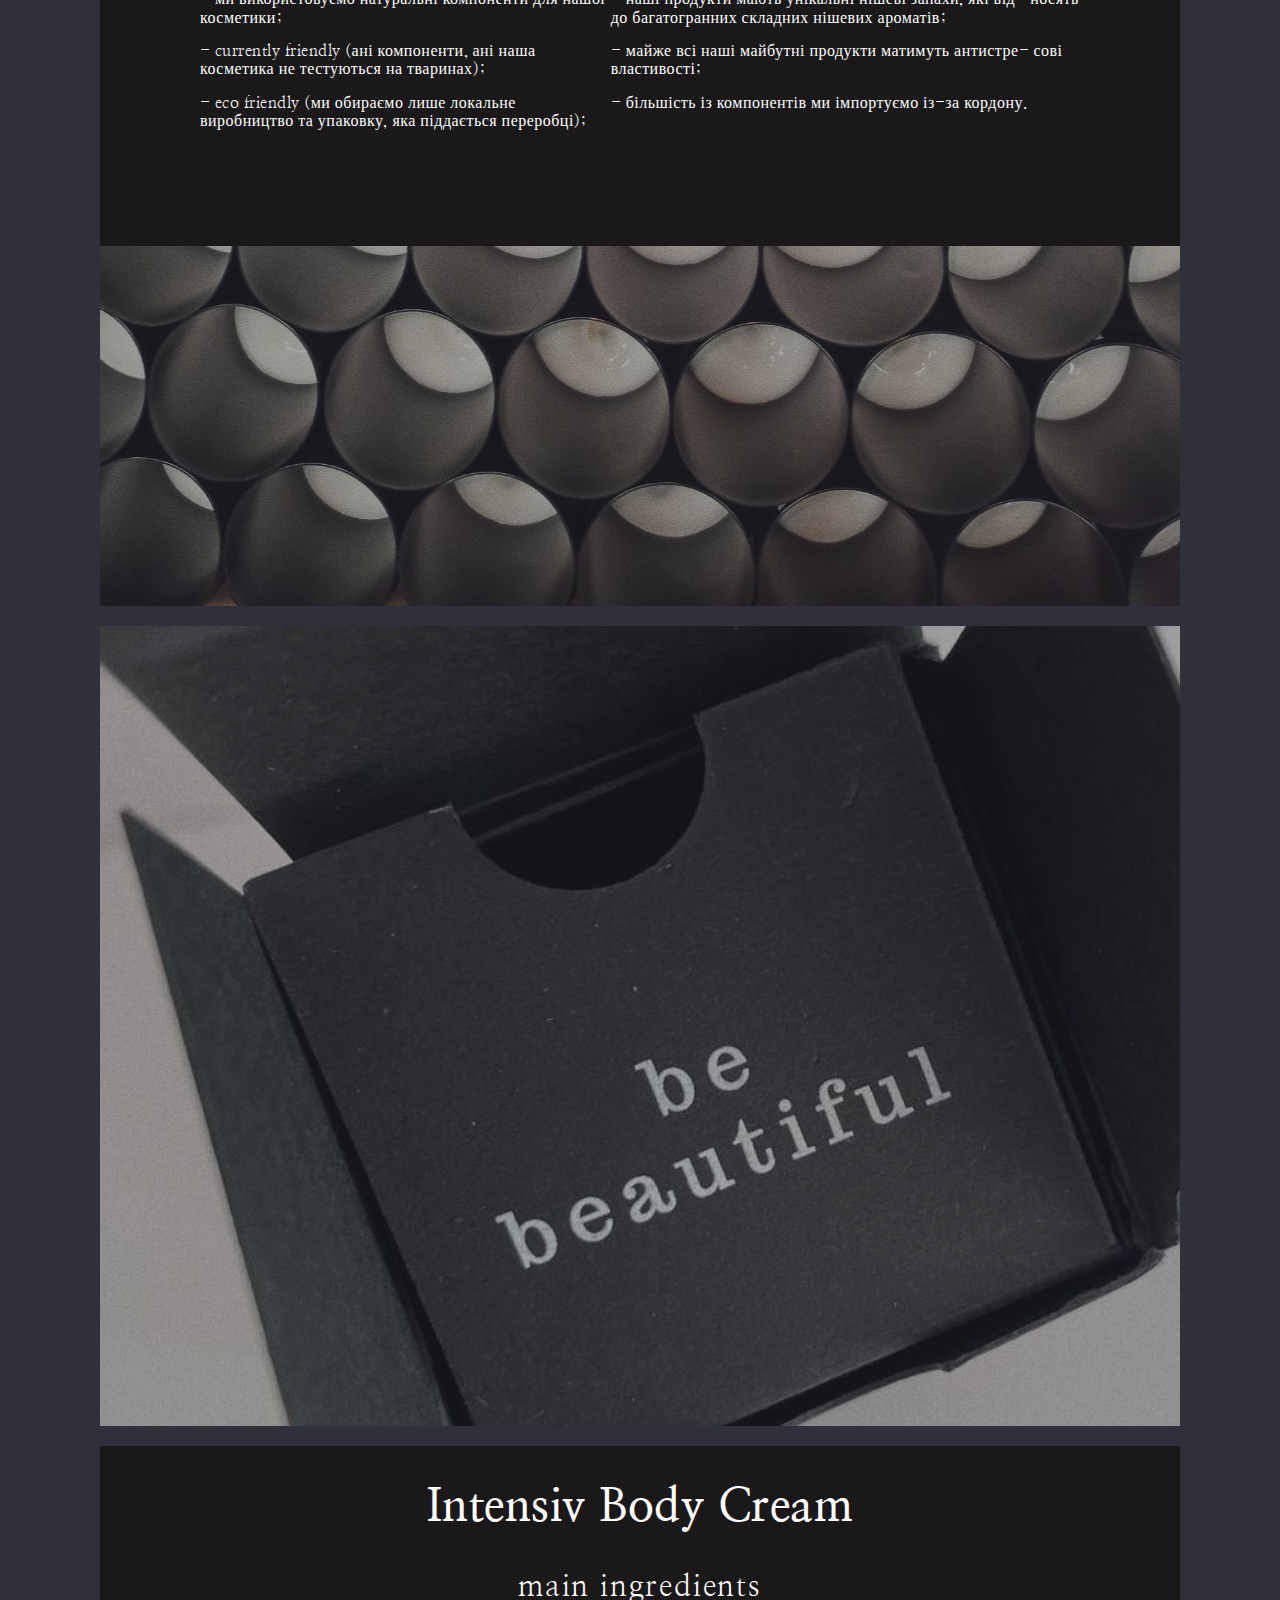
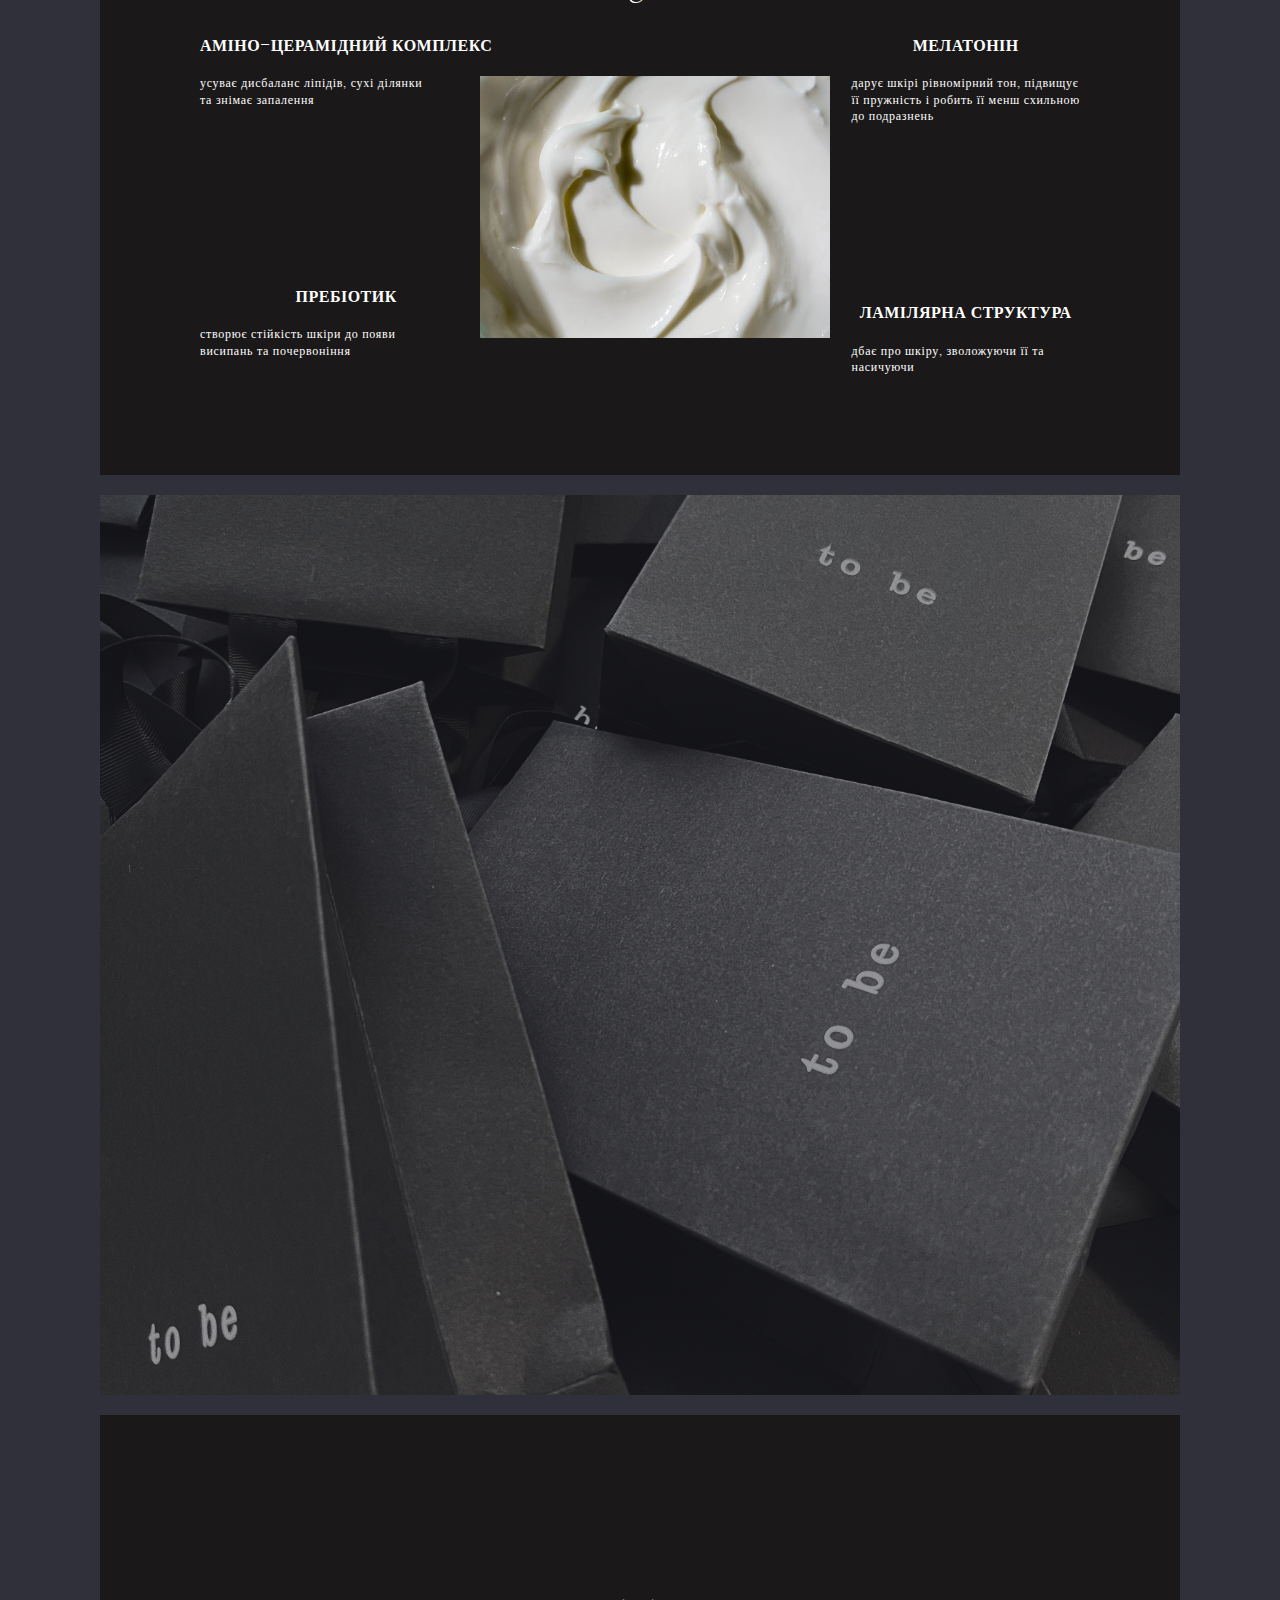
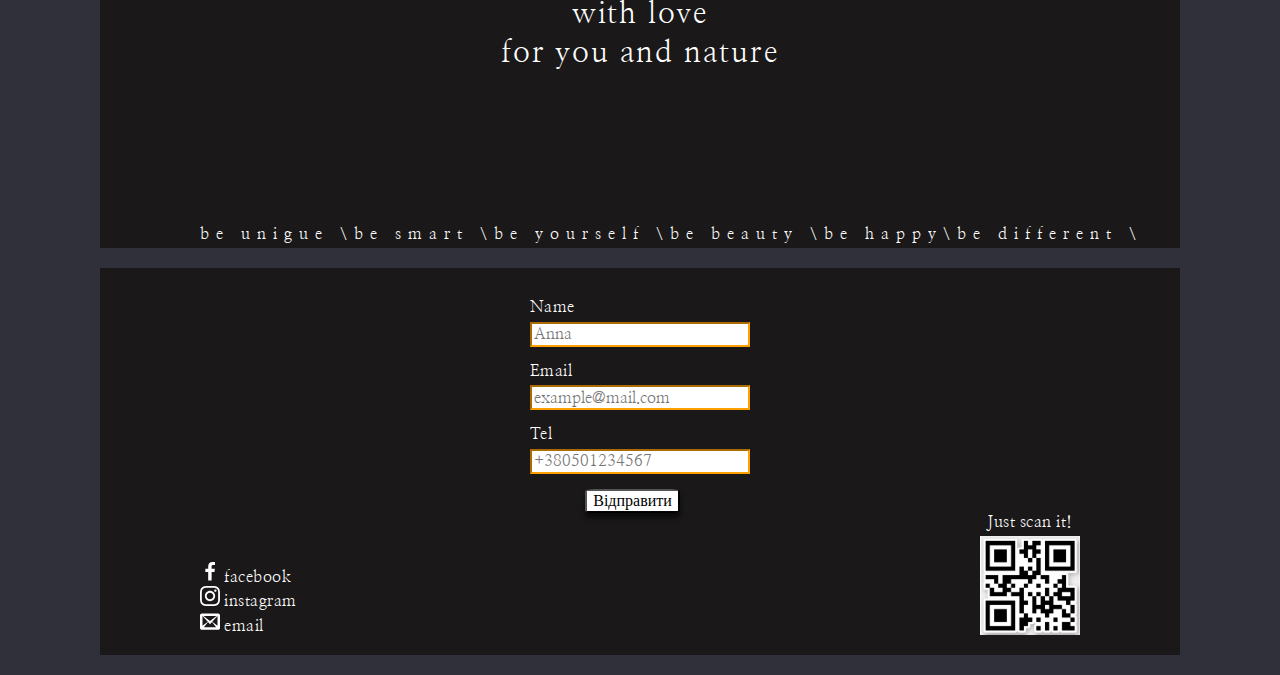
==== commit 696b0d27: "add new fonts" ====
--- a/index.html
+++ b/index.html
@@ -4,17 +4,17 @@
     <meta charset="UTF-8" />
     <meta http-equiv="X-UA-Compatible" content="IE=edge" />
     <meta name="viewport" content="width=device-width" />
-    <title>ToDo</title>
-    
-    
-    <link rel="shortcut icon" href="./images/symbol-defs.svg#icon-happy" type="image/svg" />
-    <link rel="preconnect" href="https://fonts.googleapis.com">
-<link rel="preconnect" href="https://fonts.gstatic.com" crossorigin>
+    <title>ToBe</title>
+   
 <link href="https://fonts.googleapis.com/css2?family=Darker+Grotesque:wght@400;600;700&display=swap" rel="stylesheet">
+<link href="https://fonts.googleapis.com/css2?family=Nanum+Myeongjo:wght@400;700;800&display=swap" rel="stylesheet">
     <link
       rel="stylesheet"
       href="https://cdnjs.cloudflare.com/ajax/libs/modern-normalize/1.1.0/modern-normalize.min.css"
     />
+    <link rel="preconnect" href="https://fonts.googleapis.com">
+<link rel="preconnect" href="https://fonts.gstatic.com" crossorigin>
+
     <!-- <link rel="shortcut icon" href="./images/symbol-defs.svg#icon-happy" type="image/svg" /> -->
     <link rel="stylesheet" href="./css/styles.css" />
   </head>
--- a/css/styles.css
+++ b/css/styles.css
@@ -59,7 +59,7 @@
   margin: 0;
   background-color: var(--bgr-color);
   color: var(--primary-text-color);
-  font-family: Darker Grotesque, sans-serif;
+  font-family: 'Nanum Myeongjo', serif;
   letter-spacing: 0.03em;
   font-style: normal;
 }
@@ -268,17 +268,7 @@
 .ibc-title4{
   margin-bottom: 20px;
 }
-/* .ibc-title4::before{
-  position: absolute;
-  border-style: solid;
-  border-width: 0 0.3em 0.25em 0;
-  transform: rotate(45deg);
-  content: "-";
-  color: rgb(167, 22, 22);
-  font-size: 30px;
-  width: 10px;
-  
-} */
+
 
 .ibc-item{
   margin-bottom: 180px;
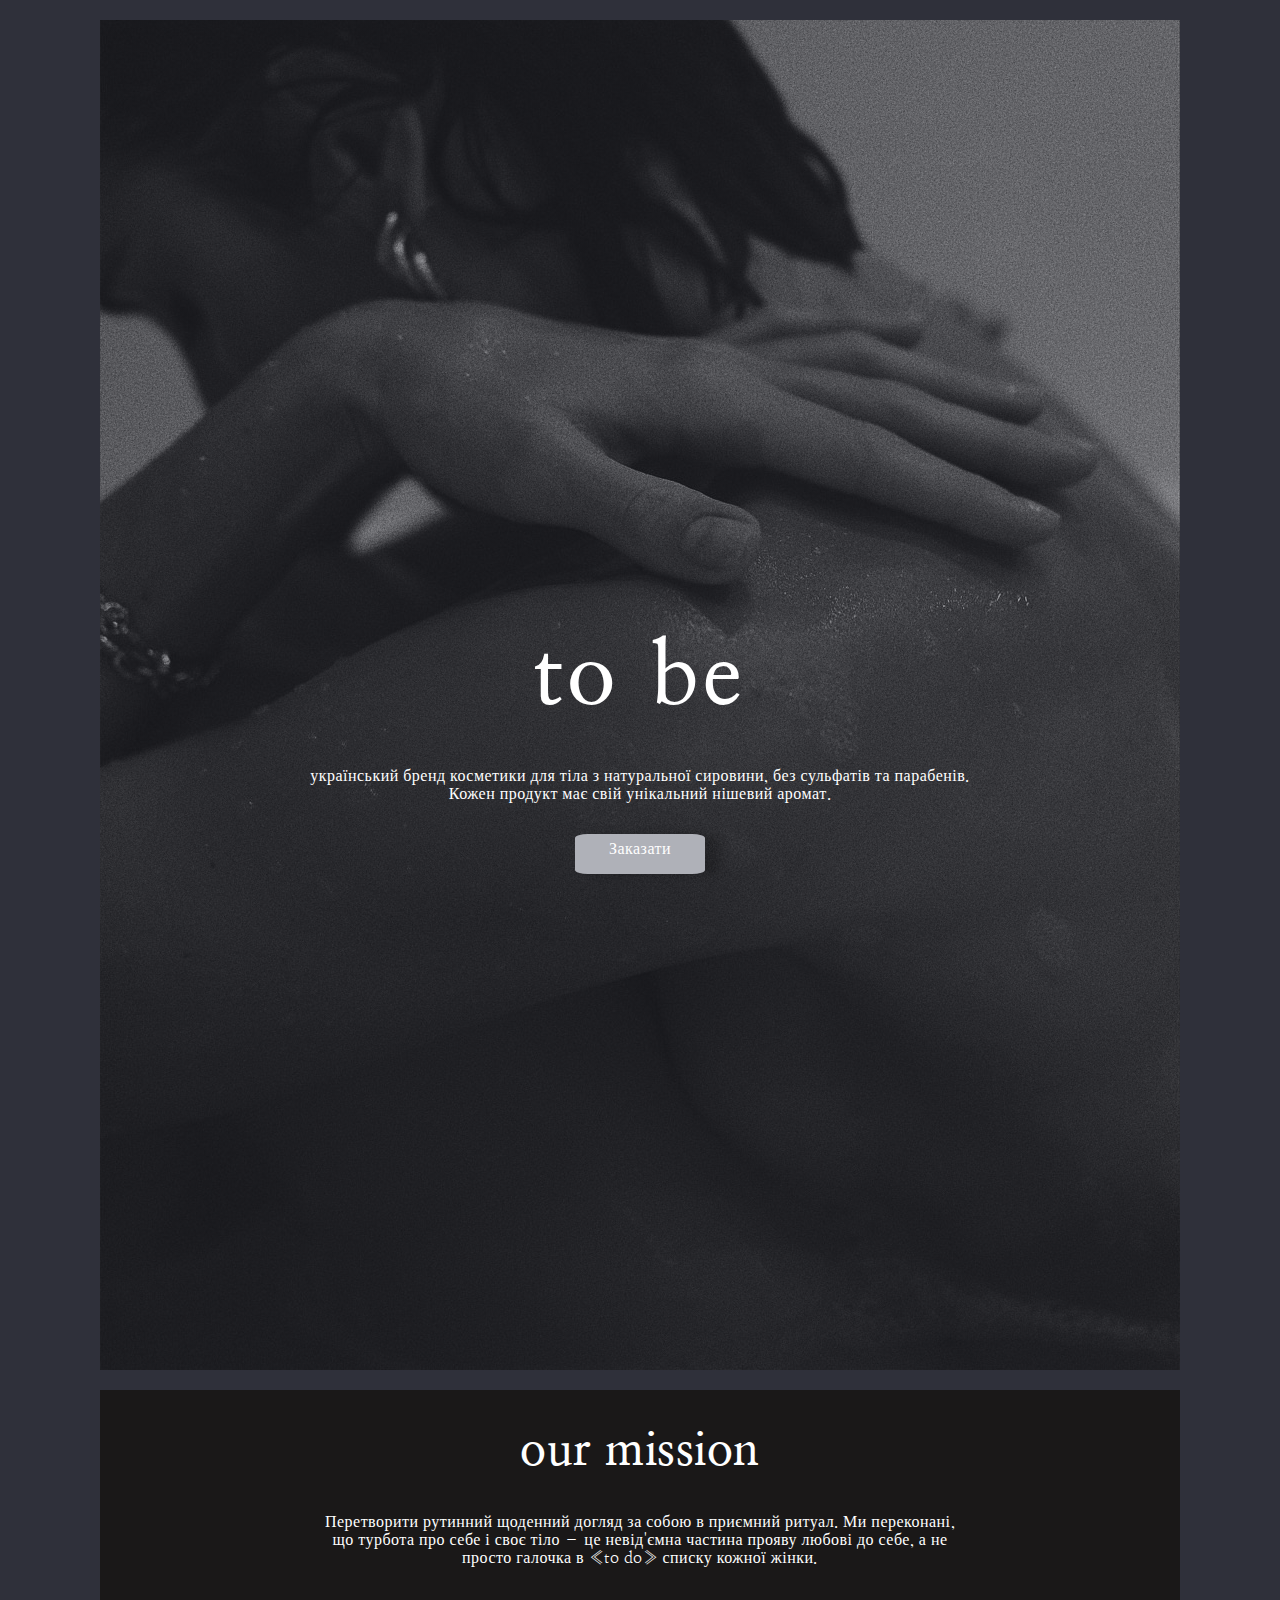
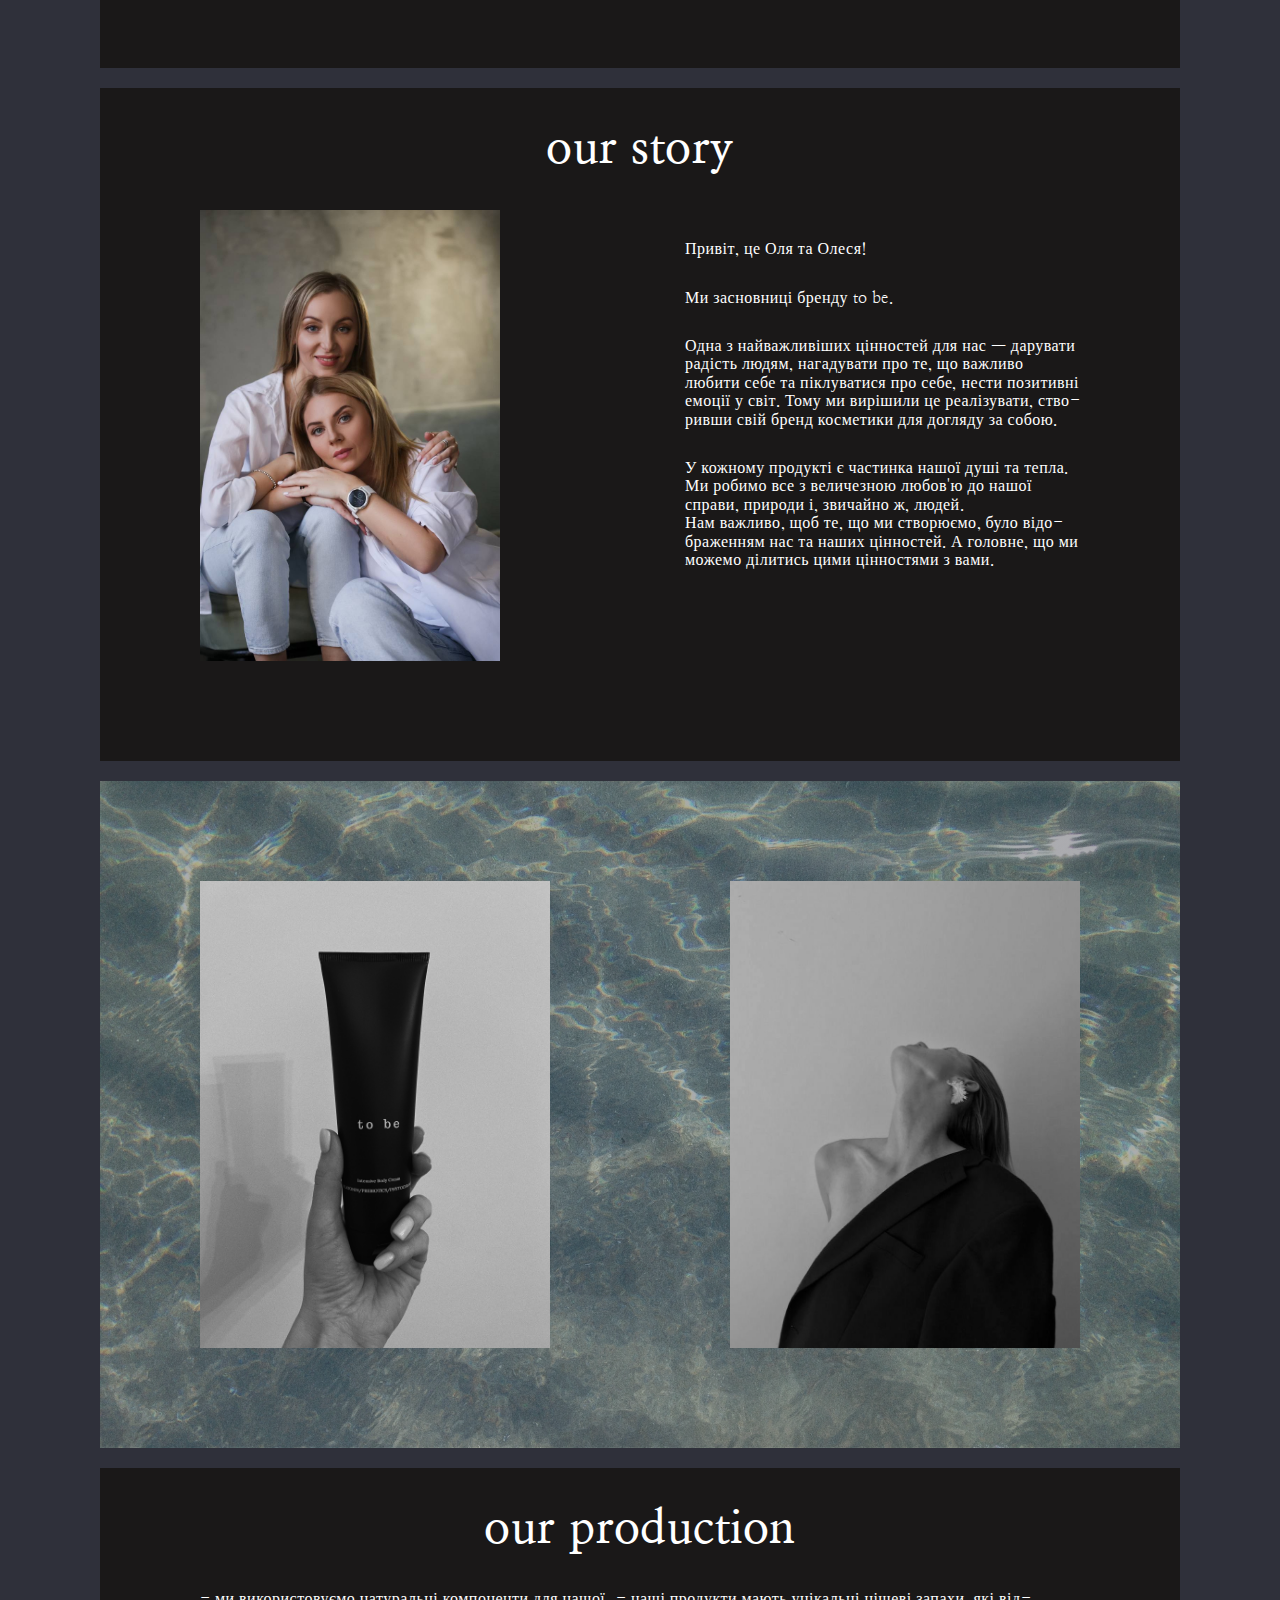
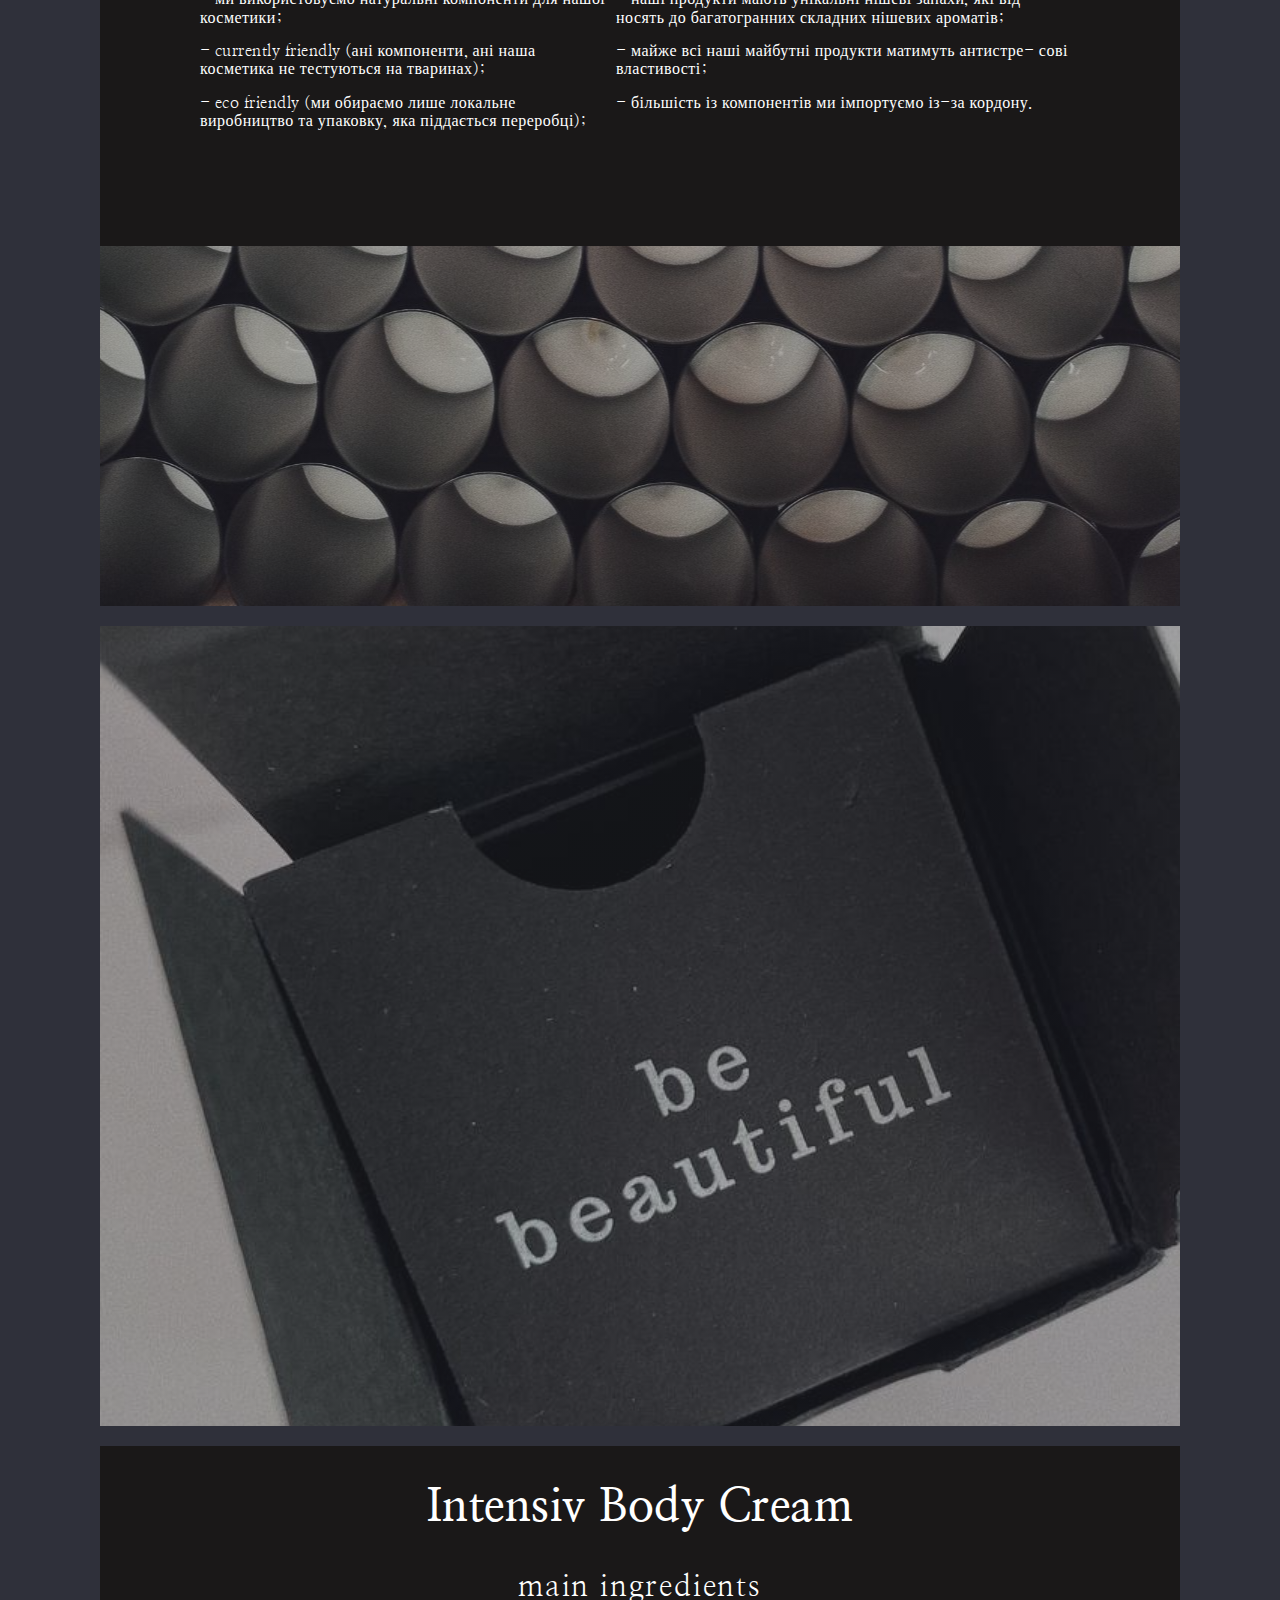
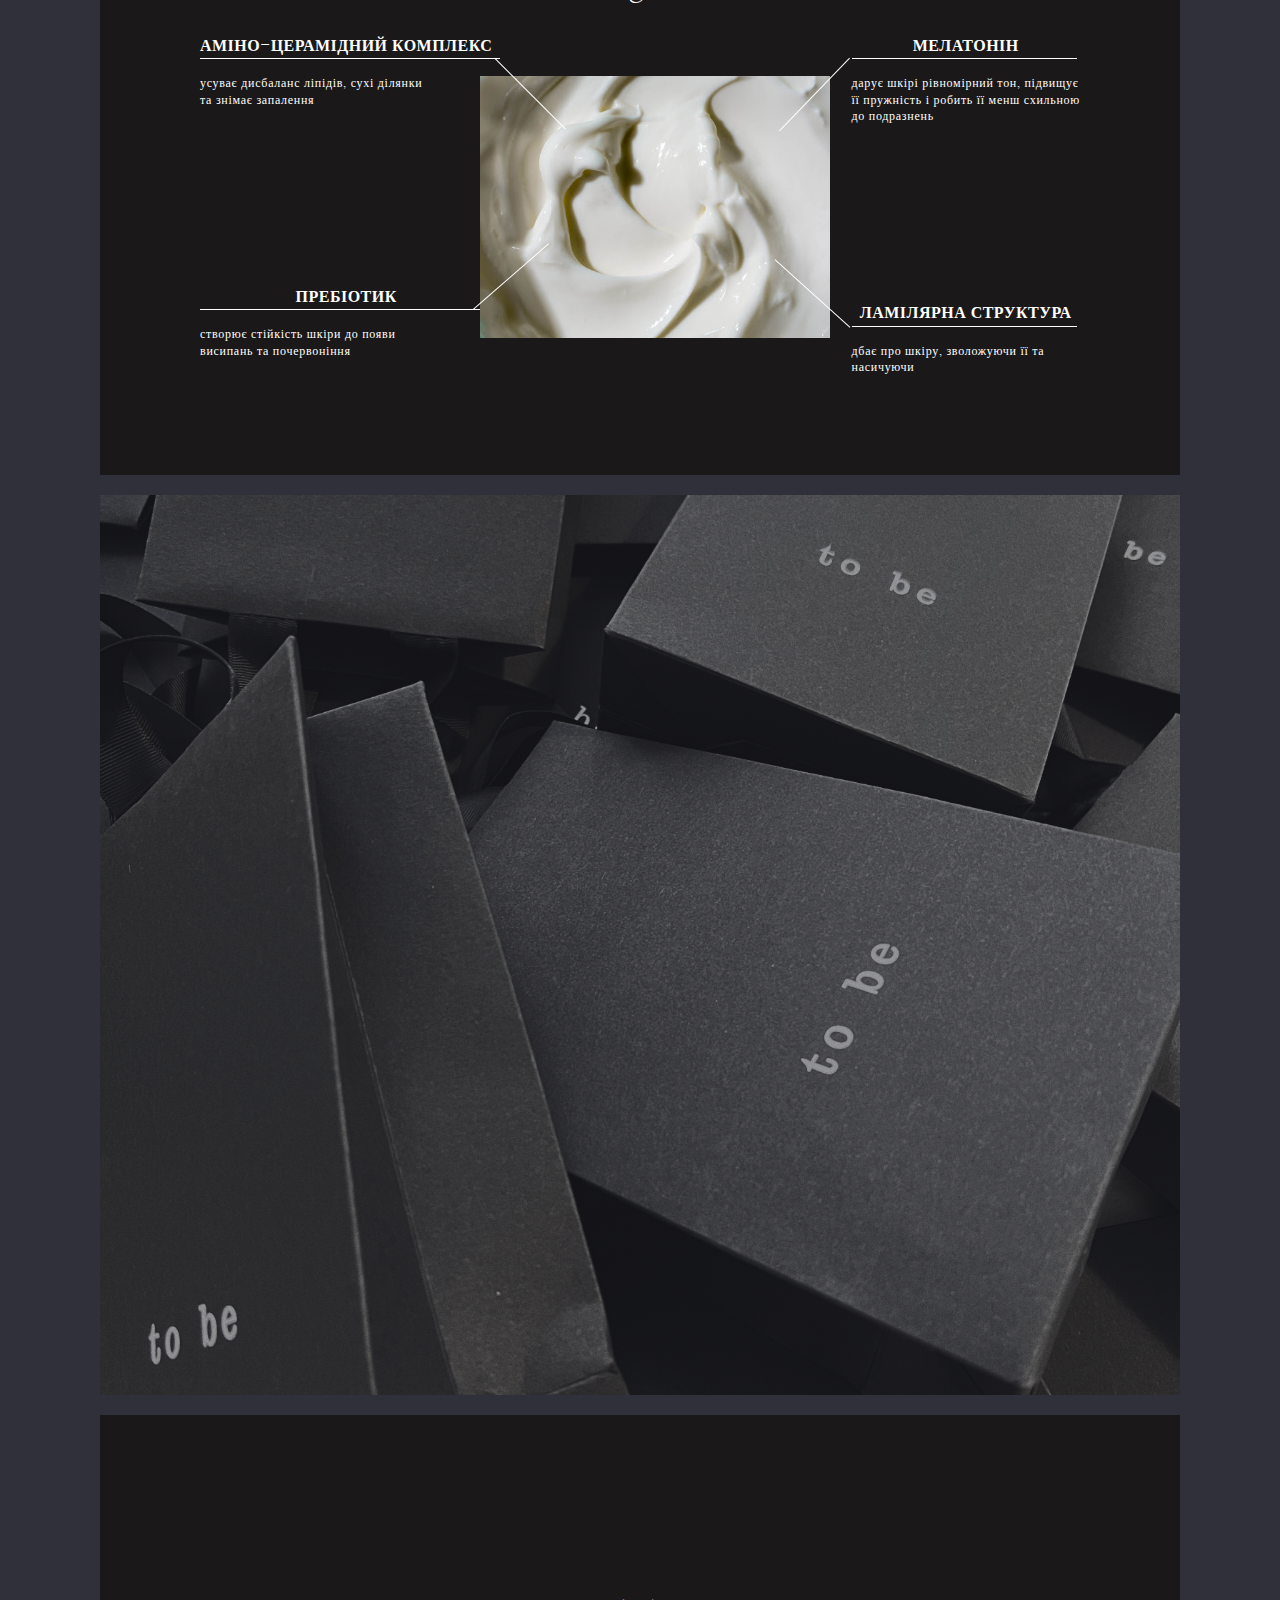
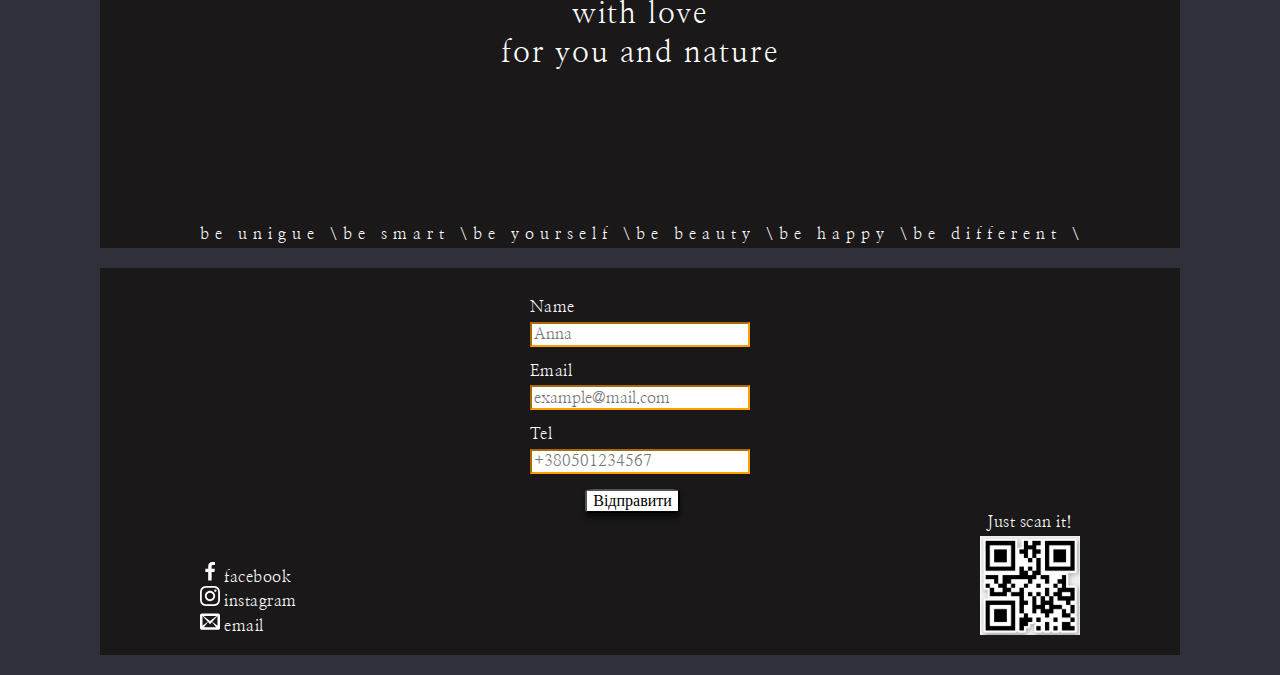
==== commit b7d1014a: "finish" ====
--- a/index.html
+++ b/index.html
@@ -13,10 +13,9 @@
       href="https://cdnjs.cloudflare.com/ajax/libs/modern-normalize/1.1.0/modern-normalize.min.css"
     />
     <link rel="preconnect" href="https://fonts.googleapis.com">
-<link rel="preconnect" href="https://fonts.gstatic.com" crossorigin>
-
-    <!-- <link rel="shortcut icon" href="./images/symbol-defs.svg#icon-happy" type="image/svg" /> -->
+    <link rel="preconnect" href="https://fonts.gstatic.com" crossorigin>
     <link rel="stylesheet" href="./css/styles.css" />
+    <link rel="shortcut icon" href="./images/smile.jpg" />
   </head>
   <body>
 
@@ -88,7 +87,8 @@
 
        <section class="container section prod">
          <h2 class="title">our production</h2>
-         <div class="prod-col"> <ul>
+         <div class="prod-col"> 
+           <ul class="prod-list">
           <li class="prod-li">
             <p class="prod-text">- ми використовуємо натуральні компоненти
              для нашої косметики;</p>
@@ -135,25 +135,26 @@
          <div class="ibc">
            <ul class="ibc-left"> 
            <li class="ibc-item">
-             <h4 class="ibc-title4">АМІНО-ЦЕРАМІДНИЙ КОМПЛЕКС</h4>
+             <h4 class="ibc-title4 one">АМІНО-ЦЕРАМІДНИЙ КОМПЛЕКС</h4>
+             
              <p class="ibc-text">усуває дисбаланс ліпідів, сухі ділянки<br>
               та знімає запалення</p>
            </li>
            <li class="ibc-item">
-            <h4 class="ibc-title4">ПРЕБІОТИК</h4>
+            <h4 class="ibc-title4 two">ПРЕБІОТИК</h4>
             <p class="ibc-text">створює стійкість шкіри до появи<br>
               висипань та почервоніння</p>
           </li>
           </ul>
           <ul>
           <li class="ibc-item">
-            <h4 class="ibc-title4">МЕЛАТОНІН</h4>
+            <h4 class="ibc-title4 three">МЕЛАТОНІН</h4>
             <p class="ibc-text">дарує шкірі рівномірний тон, підвищує<br>
               її пружність і робить її менш схильною<br>
               до подразнень</p>
           </li>
           <li class="ibc-item">
-            <h4 class="ibc-title4">ЛАМІЛЯРНА СТРУКТУРА</h4>
+            <h4 class="ibc-title4 four">ЛАМІЛЯРНА СТРУКТУРА</h4>
             <p class="ibc-text">дбає про шкіру, зволожуючи її та<br>
               насичуючи</p>
           </li>
@@ -173,7 +174,7 @@
        <section class="container section last-sec2">
          <h2 class="title3 last-sec2-title3">with love<br>
           for you and nature</h2>
-          <p class="last-sec2-text">be unigue \be smart \be yourself \be beauty \be happy\be different \</p>
+          <p class="last-sec2-text">be unigue \be smart \be yourself \be beauty \be happy \be different \</p>
        </section>
 
      
--- a/css/styles.css
+++ b/css/styles.css
@@ -119,7 +119,7 @@
 .last-sec2-text{
   position: absolute;
   bottom: 5px;
-  letter-spacing:7px;
+  letter-spacing:6px;
 }
 
 /*-----------------HERO--------------- */
@@ -212,6 +212,9 @@
 .prod-col{
   display: flex;
 }
+.prod-list{
+  margin-right: 10px;
+}
 .prod-li{
   margin-bottom: 15px;
 }
@@ -256,7 +259,8 @@
 .ibc{
   display: flex;
   justify-content: space-between;
-  /* position: relative; */
+  
+  
 }
 .ibc-left{
   margin-right: 20px;
@@ -267,11 +271,109 @@
 }
 .ibc-title4{
   margin-bottom: 20px;
-}
-
+ 
+
+}
+
+.one{
+  position: relative;
+}
+.one::after{
+  content: "";
+  background: #ffffff;
+  width: 300px;
+  height: 1px;
+  position: absolute;
+  bottom: -4px;
+  left: 0;
+}
+.one::before{
+  content: "";
+    background: #ffffff;
+    width: 100px;
+    height: 1px;
+    position: absolute;
+    bottom: -39px;
+    right: -88px;
+    transform: rotate(45deg);
+    z-index: 3;
+}
+
+.two{
+  position: relative;
+}
+.two::after{
+  content: "";
+  background: #ffffff;
+  width: 300px;
+  height: 1px;
+  position: absolute;
+  bottom: -4px;
+  left: 0;
+}
+.two::before{
+  content: "";
+    background: #ffffff;
+    width: 100px;
+    height: 1px;
+    position: absolute;
+    bottom: 29px;
+    right: -69px;
+    transform: rotate(-41deg);
+    z-index: 3;
+}
+
+.three{
+  position: relative;
+}
+.three::after{
+  content: "";
+  background: #ffffff;
+  width: 225px;
+  height: 1px;
+  position: absolute;
+  bottom: -4px;
+  left: 0;
+}
+.three::before{
+  content: "";
+  background: #ffffff;
+  width: 101px;
+  height: 1px;
+  position: absolute;
+  bottom: -40px;
+  right: 215px;
+  transform: rotate(-46deg);
+  z-index: 3;
+}
+.four{
+  position: relative;
+}
+
+.four::after{
+  content: "";
+  background: #ffffff;
+  width: 225px;
+  height: 1px;
+  position: absolute;
+  bottom: -4px;
+  left: 0;
+}
+.four::before{
+  content: "";
+  background: #ffffff;
+  width: 101px;
+  height: 1px;
+  position: absolute;
+  bottom: 29px;
+    right: 217px;
+    transform: rotate(42deg);
+  z-index: 3;
+}
 
 .ibc-item{
   margin-bottom: 180px;
+  
 }
 .ibc-item:nth-child(2n) {
   margin-bottom: 0;
